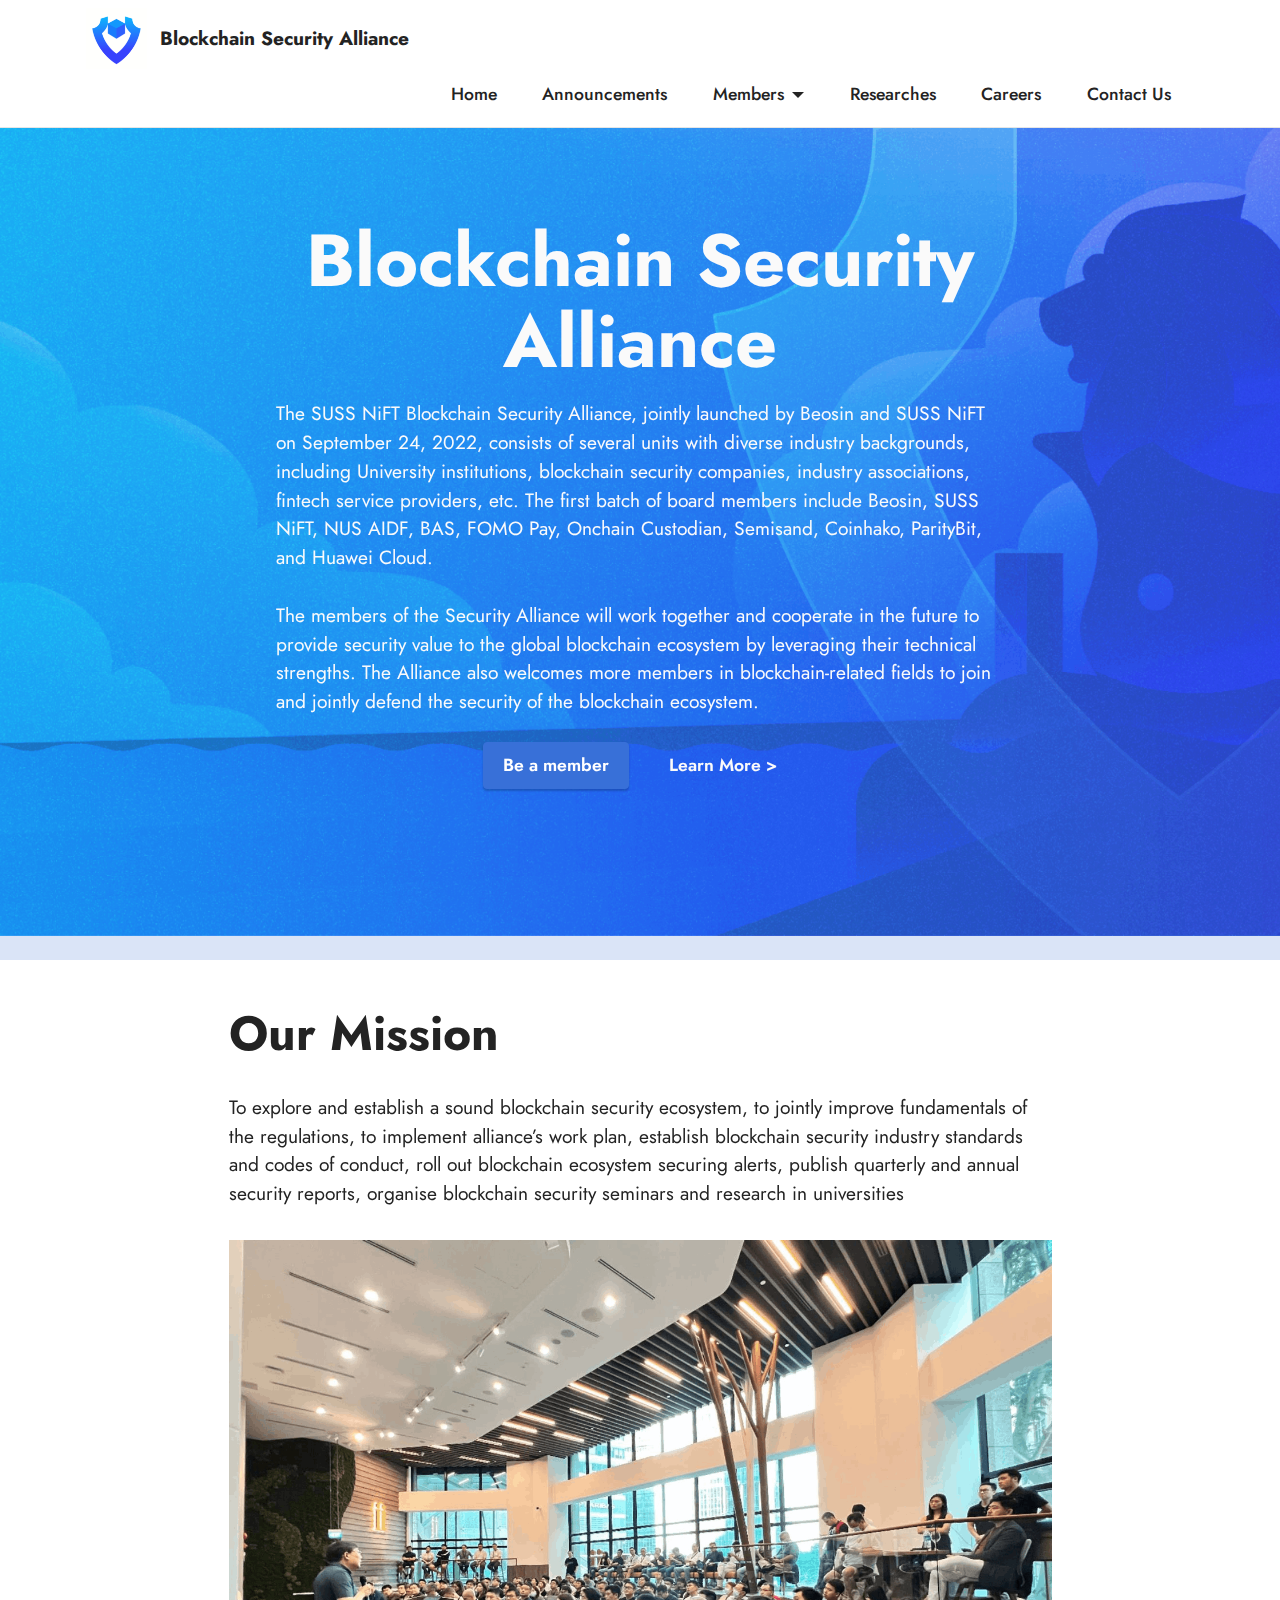
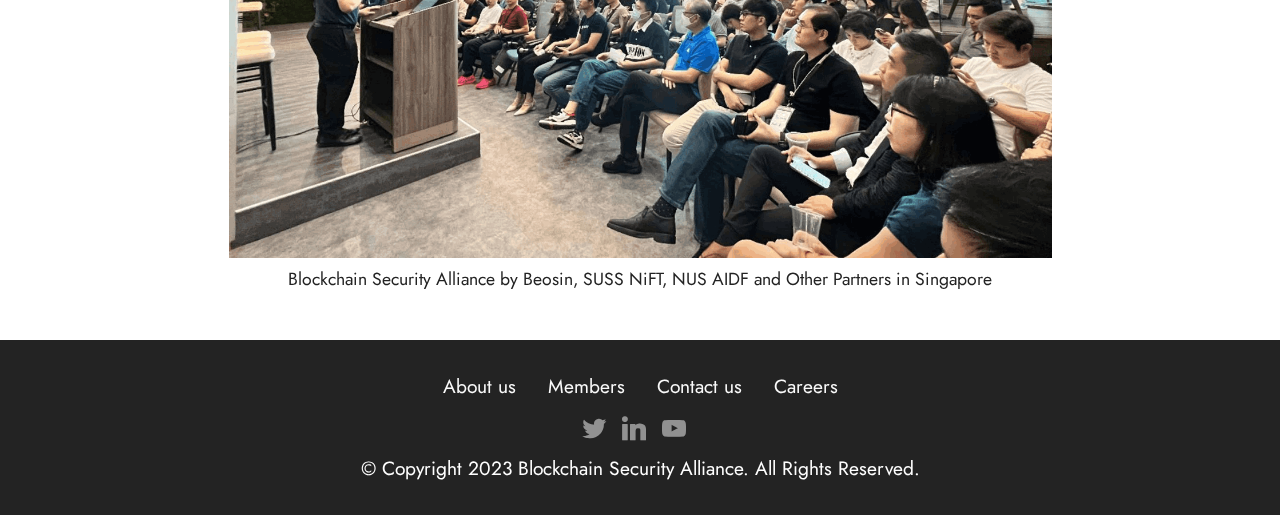
==== index.html @ 14bfdc86 "BSA" ====
<!DOCTYPE html>
<html>
  <head>
    <!-- Site made with Mobirise Website Builder v5.8.9, https://mobirise.com -->
    <meta charset="UTF-8" />
    <meta http-equiv="X-UA-Compatible" content="IE=edge" />
    <meta name="generator" content="Mobirise v5.8.9, mobirise.com" />
    <meta
      name="viewport"
      content="width=device-width, initial-scale=1, minimum-scale=1"
    />
    <link
      rel="shortcut icon"
      href="assets/images/untitled-design-241x241.png"
      type="image/x-icon"
    />
    <meta name="description" content="" />

    <title>Home</title>
    <link rel="stylesheet" href="assets/bootstrap/css/bootstrap.min.css" />
    <link rel="stylesheet" href="assets/bootstrap/css/bootstrap-grid.min.css" />
    <link
      rel="stylesheet"
      href="assets/bootstrap/css/bootstrap-reboot.min.css"
    />
    <link rel="stylesheet" href="assets/parallax/jarallax.css" />
    <link rel="stylesheet" href="assets/dropdown/css/style.css" />
    <link rel="stylesheet" href="assets/socicon/css/styles.css" />
    <link rel="stylesheet" href="assets/theme/css/style.css" />
    <link
      rel="preload"
      href="https://fonts.googleapis.com/css?family=Jost:100,200,300,400,500,600,700,800,900,100i,200i,300i,400i,500i,600i,700i,800i,900i&display=swap"
      as="style"
      onload="this.onload=null;this.rel='stylesheet'"
    />
    <noscript
      ><link
        rel="stylesheet"
        href="https://fonts.googleapis.com/css?family=Jost:100,200,300,400,500,600,700,800,900,100i,200i,300i,400i,500i,600i,700i,800i,900i&display=swap"
    /></noscript>
    <link
      rel="preload"
      as="style"
      href="assets/mobirise/css/mbr-additional.css"
    />
    <link
      rel="stylesheet"
      href="assets/mobirise/css/mbr-additional.css"
      type="text/css"
    />
  </head>
  <body>
    <section
      data-bs-version="5.1"
      class="menu cid-tE1Vtpq5dO"
      once="menu"
      id="menu1-25"
    >
      <nav class="navbar navbar-dropdown navbar-fixed-top navbar-expand-lg">
        <div class="container">
          <div class="navbar-brand">
            <span class="navbar-logo">
              <a href="index.html">
                <img
                  src="assets/images/untitled-design-241x241.png"
                  alt="Mobirise Website Builder"
                  style="height: 3.8rem"
                />
              </a>
            </span>
            <span class="navbar-caption-wrap"
              ><a
                class="navbar-caption text-black text-primary display-7"
                href="index.html"
                >Blockchain Security Alliance</a
              ></span
            >
          </div>
          <button
            class="navbar-toggler"
            type="button"
            data-toggle="collapse"
            data-bs-toggle="collapse"
            data-target="#navbarSupportedContent"
            data-bs-target="#navbarSupportedContent"
            aria-controls="navbarNavAltMarkup"
            aria-expanded="false"
            aria-label="Toggle navigation"
          >
            <div class="hamburger">
              <span></span>
              <span></span>
              <span></span>
              <span></span>
            </div>
          </button>
          <div class="collapse navbar-collapse" id="navbarSupportedContent">
            <ul
              class="navbar-nav nav-dropdown nav-right"
              data-app-modern-menu="true"
            >
              <li class="nav-item">
                <a
                  class="nav-link link text-black text-primary display-4"
                  href="index.html"
                  >Home</a
                >
              </li>
              <li class="nav-item">
                <a
                  class="nav-link link text-black text-primary display-4"
                  href="page5.html"
                  >Announcements</a
                >
              </li>
              <li class="nav-item dropdown">
                <a
                  class="nav-link link text-black text-primary dropdown-toggle show display-4"
                  href="page2.html"
                  data-toggle="dropdown-submenu"
                  data-bs-toggle="dropdown"
                  data-bs-auto-close="outside"
                  aria-expanded="false"
                  >Members</a
                >
                <div
                  class="dropdown-menu show"
                  aria-labelledby="dropdown-732"
                  data-bs-popper="none"
                >
                  <a
                    class="text-black text-primary dropdown-item display-4"
                    href="page2.html"
                    >Current</a
                  ><a
                    class="text-black text-primary show dropdown-item display-4"
                    href="page6.html"
                    >Be a member</a
                  >
                </div>
              </li>
              <li class="nav-item">
                <a
                  class="nav-link link text-black text-primary display-4"
                  href="page3.html"
                  >Researches</a
                >
              </li>
              <li class="nav-item">
                <a
                  class="nav-link link text-black text-primary display-4"
                  href="page4.html"
                  >Careers</a
                >
              </li>
              <li class="nav-item">
                <a
                  class="nav-link link text-black text-primary display-4"
                  href="page7.html"
                  target="_blank"
                  >Contact Us</a
                >
              </li>
            </ul>
          </div>
        </div>
      </nav>
    </section>

    <section
      data-bs-version="5.1"
      class="header1 cid-s48MCQYojq mbr-fullscreen mbr-parallax-background"
      id="header1-f"
    >
      <div
        class="mbr-overlay"
        style="opacity: 0.2; background-color: rgb(68, 121, 217)"
      ></div>

      <div class="align-center container">
        <div class="row justify-content-center">
          <div class="col-12 col-lg-8">
            <h1 class="mbr-section-title mbr-fonts-style mb-3 display-1">
              <strong>Blockchain Security Alliance</strong>
            </h1>

            <p class="mbr-text mbr-fonts-style display-7">
              The SUSS NiFT Blockchain Security Alliance, jointly launched by
              Beosin and SUSS NiFT on September 24, 2022, consists of several
              units with diverse industry backgrounds, including University
              institutions, blockchain security companies, industry
              associations, fintech service providers, etc. The first batch of
              board members include Beosin, SUSS NiFT, NUS AIDF, BAS, FOMO Pay,
              Onchain Custodian, Semisand, Coinhako, ParityBit, and Huawei
              Cloud.<br /><br />The members of the Security Alliance will work
              together and cooperate in the future to provide security value to
              the global blockchain ecosystem by leveraging their technical
              strengths. The Alliance also welcomes more members in
              blockchain-related fields to join and jointly defend the security
              of the blockchain ecosystem.<br />
            </p>
            <div class="mbr-section-btn mt-3">
              <a
                class="btn btn-primary display-4"
                href="https://forms.gle/74qaN1Ye8geXEo3w9"
                target="_blank"
                >Be a member</a
              >
              <a class="btn btn-white-outline display-4" href="page2.html"
                >Learn More &gt;</a
              >
            </div>
          </div>
        </div>
      </div>
    </section>

    <section
      data-bs-version="5.1"
      class="content1 cid-s48udlf8KU"
      id="content1-8"
    >
      <div class="container">
        <div class="row justify-content-center">
          <div class="title col-12 col-md-9">
            <h3
              class="mbr-section-title mbr-fonts-style align-center mb-4 display-2"
            >
              <strong>Our Mission</strong>
            </h3>
            <h4
              class="mbr-section-subtitle align-center mbr-fonts-style mb-4 display-7"
            >
              To explore and establish a sound blockchain security ecosystem, to
              jointly improve fundamentals of the regulations, to implement
              alliance’s work plan, establish blockchain security industry
              standards and codes of conduct, roll out blockchain ecosystem
              securing alerts, publish quarterly and annual security reports,
              organise blockchain security seminars and research in universities
            </h4>
          </div>
        </div>
      </div>
    </section>

    <section data-bs-version="5.1" class="image3 cid-s48upRUlSD" id="image3-9">
      <div class="container">
        <div class="row justify-content-center">
          <div class="col-12 col-lg-9">
            <div class="image-wrapper">
              <img
                src="assets/images/bsa10-1439x1080.png"
                alt="Mobirise Website Builder"
              />
              <p
                class="mbr-description mbr-fonts-style mt-2 align-center display-4"
              >
                Blockchain Security Alliance by Beosin, SUSS NiFT, NUS AIDF and
                Other Partners in Singapore
              </p>
            </div>
          </div>
        </div>
      </div>
    </section>

    <section
      data-bs-version="5.1"
      class="footer3 cid-tH3dw56JhU"
      once="footers"
      id="footer3-1p"
    >
      <div class="container">
        <div class="media-container-row align-center mbr-white">
          <div class="row row-links">
            <ul class="foot-menu">
              <li class="foot-menu-item mbr-fonts-style display-7">
                <a
                  class="text-white text-primary"
                  href="index.html#top"
                  target="_blank"
                  >About us</a
                >
              </li>
              <li class="foot-menu-item mbr-fonts-style display-7">
                <a
                  class="text-white text-primary"
                  href="page2.html"
                  target="_blank"
                  >Members</a
                >
              </li>
              <li class="foot-menu-item mbr-fonts-style display-7">
                <a
                  class="text-white text-primary"
                  href="page7.html"
                  target="_blank"
                  >Contact us</a
                >
              </li>
              <li class="foot-menu-item mbr-fonts-style display-7">
                <a
                  class="text-white text-primary"
                  href="page4.html"
                  target="_blank"
                  >Careers</a
                >
              </li>
            </ul>
          </div>
          <div class="row social-row">
            <div class="social-list align-right pb-2">
              <div class="soc-item">
                <a href="https://twitter.com/sussblockchain" target="_blank">
                  <span
                    class="mbr-iconfont mbr-iconfont-social socicon-twitter socicon"
                  ></span>
                </a>
              </div>
              <div class="soc-item">
                <a
                  href="https://www.linkedin.com/company/suss-nift/"
                  target="_blank"
                >
                  <span
                    class="mbr-iconfont mbr-iconfont-social socicon-linkedin socicon"
                  ></span>
                </a>
              </div>
              <div class="soc-item">
                <a href="https://www.youtube.com/@SUSSNiFT" target="_blank">
                  <span
                    class="mbr-iconfont mbr-iconfont-social socicon-youtube socicon"
                  ></span>
                </a>
              </div>
            </div>
          </div>
          <div class="row row-copirayt">
            <p
              class="mbr-text mb-0 mbr-fonts-style mbr-white align-center display-7"
            >
              © Copyright 2023 Blockchain Security Alliance. All Rights
              Reserved.
            </p>
          </div>
        </div>
      </div>
    </section>
    <script src="assets/bootstrap/js/bootstrap.bundle.min.js"></script>
    <script src="assets/parallax/jarallax.js"></script>
    <script src="assets/smoothscroll/smooth-scroll.js"></script>
    <script src="assets/ytplayer/index.js"></script>
    <script src="assets/dropdown/js/navbar-dropdown.js"></script>
    <script src="assets/theme/js/script.js"></script>
  </body>
</html>
---- assets/parallax/jarallax.css ----
.jarallax {
    position: relative;
    z-index: 0;
}
.jarallax > .jarallax-img {
    position: absolute;
    object-fit: cover;
    /* support for plugin https://github.com/bfred-it/object-fit-images */
    font-family: 'object-fit: cover;';
    top: 0;
    left: 0;
    width: 100%;
    height: 100%;
    z-index: -1;
}
---- assets/dropdown/css/style.css ----
.navbar-dropdown {
  left: 0;
  padding: 0;
  position: absolute;
  right: 0;
  top: 0;
  transition: all 0.45s ease;
  z-index: 1030;
  background: #282828; }
  .navbar-dropdown .navbar-logo {
    margin-right: 0.8rem;
    transition: margin 0.3s ease-in-out;
    vertical-align: middle; }
    .navbar-dropdown .navbar-logo img {
      height: 3.125rem;
      transition: all 0.3s ease-in-out; }
    .navbar-dropdown .navbar-logo.mbr-iconfont {
      font-size: 3.125rem;
      line-height: 3.125rem; }
  .navbar-dropdown .navbar-caption {
    font-weight: 700;
    white-space: normal;
    vertical-align: -4px;
    line-height: 3.125rem !important; }
    .navbar-dropdown .navbar-caption, .navbar-dropdown .navbar-caption:hover {
      color: inherit;
      text-decoration: none; }
  .navbar-dropdown .mbr-iconfont + .navbar-caption {
    vertical-align: -1px; }
  .navbar-dropdown.navbar-fixed-top {
    position: fixed; }
  .navbar-dropdown .navbar-brand span {
    vertical-align: -4px; }
  .navbar-dropdown.bg-color.transparent {
    background: none; }
  .navbar-dropdown.navbar-short .navbar-brand {
    padding: 0.625rem 0; }
    .navbar-dropdown.navbar-short .navbar-brand span {
      vertical-align: -1px; }
  .navbar-dropdown.navbar-short .navbar-caption {
    line-height: 2.375rem !important;
    vertical-align: -2px; }
  .navbar-dropdown.navbar-short .navbar-logo {
    margin-right: 0.5rem; }
    .navbar-dropdown.navbar-short .navbar-logo img {
      height: 2.375rem; }
    .navbar-dropdown.navbar-short .navbar-logo.mbr-iconfont {
      font-size: 2.375rem;
      line-height: 2.375rem; }
  .navbar-dropdown.navbar-short .mbr-table-cell {
    height: 3.625rem; }
  .navbar-dropdown .navbar-close {
    left: 0.6875rem;
    position: fixed;
    top: 0.75rem;
    z-index: 1000; }
  .navbar-dropdown .hamburger-icon {
    content: "";
    display: inline-block;
    vertical-align: middle;
    width: 16px;
    -webkit-box-shadow: 0 -6px 0 1px #282828,0 0 0 1px #282828,0 6px 0 1px #282828;
    -moz-box-shadow: 0 -6px 0 1px #282828,0 0 0 1px #282828,0 6px 0 1px #282828;
    box-shadow: 0 -6px 0 1px #282828,0 0 0 1px #282828,0 6px 0 1px #282828; }

.dropdown-menu .dropdown-toggle[data-toggle="dropdown-submenu"]::after {
  border-bottom: 0.35em solid transparent;
  border-left: 0.35em solid;
  border-right: 0;
  border-top: 0.35em solid transparent;
  margin-left: 0.3rem; }

.dropdown-menu .dropdown-item:focus {
  outline: 0; }

.nav-dropdown {
  font-size: 0.75rem;
  font-weight: 500;
  height: auto !important; }
  .nav-dropdown .nav-btn {
    padding-left: 1rem; }
  .nav-dropdown .link {
    margin: .667em 1.667em;
    font-weight: 500;
    padding: 0;
    transition: color .2s ease-in-out; }
    .nav-dropdown .link.dropdown-toggle {
      margin-right: 2.583em; }
      .nav-dropdown .link.dropdown-toggle::after {
        margin-left: .25rem;
        border-top: 0.35em solid;
        border-right: 0.35em solid transparent;
        border-left: 0.35em solid transparent;
        border-bottom: 0; }
      .nav-dropdown .link.dropdown-toggle[aria-expanded="true"] {
        margin: 0;
        padding: 0.667em 3.263em  0.667em 1.667em; }
  .nav-dropdown .link::after,
  .nav-dropdown .dropdown-item::after {
    color: inherit; }
  .nav-dropdown .btn {
    font-size: 0.75rem;
    font-weight: 700;
    letter-spacing: 0;
    margin-bottom: 0;
    padding-left: 1.25rem;
    padding-right: 1.25rem; }
  .nav-dropdown .dropdown-menu {
    border-radius: 0;
    border: 0;
    left: 0;
    margin: 0;
    padding-bottom: 1.25rem;
    padding-top: 1.25rem;
    position: relative; }
  .nav-dropdown .dropdown-submenu {
    margin-left: 0.125rem;
    top: 0; }
  .nav-dropdown .dropdown-item {
    font-weight: 500;
    line-height: 2;
    padding: 0.3846em 4.615em 0.3846em 1.5385em;
    position: relative;
    transition: color .2s ease-in-out, background-color .2s ease-in-out; }
    .nav-dropdown .dropdown-item::after {
      margin-top: -0.3077em;
      position: absolute;
      right: 1.1538em;
      top: 50%; }
    .nav-dropdown .dropdown-item:focus, .nav-dropdown .dropdown-item:hover {
      background: none; }

@media (max-width: 767px) {
  .nav-dropdown.navbar-toggleable-sm {
    bottom: 0;
    display: none;
    left: 0;
    overflow-x: hidden;
    position: fixed;
    top: 0;
    transform: translateX(-100%);
    -ms-transform: translateX(-100%);
    -webkit-transform: translateX(-100%);
    width: 18.75rem;
    z-index: 999; } }
.nav-dropdown.navbar-toggleable-xl {
  bottom: 0;
  display: none;
  left: 0;
  overflow-x: hidden;
  position: fixed;
  top: 0;
  transform: translateX(-100%);
  -ms-transform: translateX(-100%);
  -webkit-transform: translateX(-100%);
  width: 18.75rem;
  z-index: 999; }

.nav-dropdown-sm {
  display: block !important;
  overflow-x: hidden;
  overflow: auto;
  padding-top: 3.875rem; }
  .nav-dropdown-sm::after {
    content: "";
    display: block;
    height: 3rem;
    width: 100%; }
  .nav-dropdown-sm.collapse.in ~ .navbar-close {
    display: block !important; }
  .nav-dropdown-sm.collapsing, .nav-dropdown-sm.collapse.in {
    transform: translateX(0);
    -ms-transform: translateX(0);
    -webkit-transform: translateX(0);
    transition: all 0.25s ease-out;
    -webkit-transition: all 0.25s ease-out;
    background: #282828; }
  .nav-dropdown-sm.collapsing[aria-expanded="false"] {
    transform: translateX(-100%);
    -ms-transform: translateX(-100%);
    -webkit-transform: translateX(-100%); }
  .nav-dropdown-sm .nav-item {
    display: block;
    margin-left: 0 !important;
    padding-left: 0; }
  .nav-dropdown-sm .link,
  .nav-dropdown-sm .dropdown-item {
    border-top: 1px dotted rgba(255, 255, 255, 0.1);
    font-size: 0.8125rem;
    line-height: 1.6;
    margin: 0 !important;
    padding: 0.875rem 2.4rem 0.875rem 1.5625rem !important;
    position: relative;
    white-space: normal; }
    .nav-dropdown-sm .link:focus, .nav-dropdown-sm .link:hover,
    .nav-dropdown-sm .dropdown-item:focus,
    .nav-dropdown-sm .dropdown-item:hover {
      background: rgba(0, 0, 0, 0.2) !important;
      color: #c0a375; }
  .nav-dropdown-sm .nav-btn {
    position: relative;
    padding: 1.5625rem 1.5625rem 0 1.5625rem; }
    .nav-dropdown-sm .nav-btn::before {
      border-top: 1px dotted rgba(255, 255, 255, 0.1);
      content: "";
      left: 0;
      position: absolute;
      top: 0;
      width: 100%; }
    .nav-dropdown-sm .nav-btn + .nav-btn {
      padding-top: 0.625rem; }
      .nav-dropdown-sm .nav-btn + .nav-btn::before {
        display: none; }
  .nav-dropdown-sm .btn {
    padding: 0.625rem 0; }
  .nav-dropdown-sm .dropdown-toggle[data-toggle="dropdown-submenu"]::after {
    margin-left: .25rem;
    border-top: 0.35em solid;
    border-right: 0.35em solid transparent;
    border-left: 0.35em solid transparent;
    border-bottom: 0; }
  .nav-dropdown-sm .dropdown-toggle[data-toggle="dropdown-submenu"][aria-expanded="true"]::after {
    border-top: 0;
    border-right: 0.35em solid transparent;
    border-left: 0.35em solid transparent;
    border-bottom: 0.35em solid; }
  .nav-dropdown-sm .dropdown-menu {
    margin: 0;
    padding: 0;
    position: relative;
    top: 0;
    left: 0;
    width: 100%;
    border: 0;
    float: none;
    border-radius: 0;
    background: none; }
  .nav-dropdown-sm .dropdown-submenu {
    left: 100%;
    margin-left: 0.125rem;
    margin-top: -1.25rem;
    top: 0; }

.navbar-toggleable-sm .nav-dropdown .dropdown-menu {
  position: absolute; }

.navbar-toggleable-sm .nav-dropdown .dropdown-submenu {
  left: 100%;
  margin-left: 0.125rem;
  margin-top: -1.25rem;
  top: 0; }

.navbar-toggleable-sm.opened .nav-dropdown .dropdown-menu {
  position: relative; }

.navbar-toggleable-sm.opened .nav-dropdown .dropdown-submenu {
  left: 0;
  margin-left: 00rem;
  margin-top: 0rem;
  top: 0; }

.is-builder .nav-dropdown.collapsing {
  transition: none !important; }
---- assets/socicon/css/styles.css ----
@charset "UTF-8";

@font-face {
  font-family: 'Socicon';
  src:  url('../fonts/socicon.eot');
  src:  url('../fonts/socicon.eot?#iefix') format('embedded-opentype'),
    url('../fonts/socicon.woff2') format('woff2'),
    url('../fonts/socicon.ttf') format('truetype'),
    url('../fonts/socicon.woff') format('woff'),
    url('../fonts/socicon.svg#socicon') format('svg');
  font-weight: normal;
  font-style: normal;
  font-display: swap;
}

[data-icon]:before {
  font-family: "socicon" !important;
  content: attr(data-icon);
  font-style: normal !important;
  font-weight: normal !important;
  font-variant: normal !important;
  text-transform: none !important;
  speak: none;
  line-height: 1;
  -webkit-font-smoothing: antialiased;
  -moz-osx-font-smoothing: grayscale;
}

[class^="socicon-"], [class*=" socicon-"] {
  /* use !important to prevent issues with browser extensions that change fonts */
  font-family: 'Socicon' !important;
  speak: none;
  font-style: normal;
  font-weight: normal;
  font-variant: normal;
  text-transform: none;
  line-height: 1;

  /* Better Font Rendering =========== */
  -webkit-font-smoothing: antialiased;
  -moz-osx-font-smoothing: grayscale;
}

.socicon-eitaa:before {
  content: "\e97c";
}
.socicon-soroush:before {
  content: "\e97d";
}
.socicon-bale:before {
  content: "\e97e";
}
.socicon-zazzle:before {
  content: "\e97b";
}
.socicon-society6:before {
  content: "\e97a";
}
.socicon-redbubble:before {
  content: "\e979";
}
.socicon-avvo:before {
  content: "\e978";
}
.socicon-stitcher:before {
  content: "\e977";
}
.socicon-googlehangouts:before {
  content: "\e974";
}
.socicon-dlive:before {
  content: "\e975";
}
.socicon-vsco:before {
  content: "\e976";
}
.socicon-flipboard:before {
  content: "\e973";
}
.socicon-ubuntu:before {
  content: "\e958";
}
.socicon-artstation:before {
  content: "\e959";
}
.socicon-invision:before {
  content: "\e95a";
}
.socicon-torial:before {
  content: "\e95b";
}
.socicon-collectorz:before {
  content: "\e95c";
}
.socicon-seenthis:before {
  content: "\e95d";
}
.socicon-googleplaymusic:before {
  content: "\e95e";
}
.socicon-debian:before {
  content: "\e95f";
}
.socicon-filmfreeway:before {
  content: "\e960";
}
.socicon-gnome:before {
  content: "\e961";
}
.socicon-itchio:before {
  content: "\e962";
}
.socicon-jamendo:before {
  content: "\e963";
}
.socicon-mix:before {
  content: "\e964";
}
.socicon-sharepoint:before {
  content: "\e965";
}
.socicon-tinder:before {
  content: "\e966";
}
.socicon-windguru:before {
  content: "\e967";
}
.socicon-cdbaby:before {
  content: "\e968";
}
.socicon-elementaryos:before {
  content: "\e969";
}
.socicon-stage32:before {
  content: "\e96a";
}
.socicon-tiktok:before {
  content: "\e96b";
}
.socicon-gitter:before {
  content: "\e96c";
}
.socicon-letterboxd:before {
  content: "\e96d";
}
.socicon-threema:before {
  content: "\e96e";
}
.socicon-splice:before {
  content: "\e96f";
}
.socicon-metapop:before {
  content: "\e970";
}
.socicon-naver:before {
  content: "\e971";
}
.socicon-remote:before {
  content: "\e972";
}
.socicon-internet:before {
  content: "\e957";
}
.socicon-moddb:before {
  content: "\e94b";
}
.socicon-indiedb:before {
  content: "\e94c";
}
.socicon-traxsource:before {
  content: "\e94d";
}
.socicon-gamefor:before {
  content: "\e94e";
}
.socicon-pixiv:before {
  content: "\e94f";
}
.socicon-myanimelist:before {
  content: "\e950";
}
.socicon-blackberry:before {
  content: "\e951";
}
.socicon-wickr:before {
  content: "\e952";
}
.socicon-spip:before {
  content: "\e953";
}
.socicon-napster:before {
  content: "\e954";
}
.socicon-beatport:before {
  content: "\e955";
}
.socicon-hackerone:before {
  content: "\e956";
}
.socicon-hackernews:before {
  content: "\e946";
}
.socicon-smashwords:before {
  content: "\e947";
}
.socicon-kobo:before {
  content: "\e948";
}
.socicon-bookbub:before {
  content: "\e949";
}
.socicon-mailru:before {
  content: "\e94a";
}
.socicon-gitlab:before {
  content: "\e945";
}
.socicon-instructables:before {
  content: "\e944";
}
.socicon-portfolio:before {
  content: "\e943";
}
.socicon-codered:before {
  content: "\e940";
}
.socicon-origin:before {
  content: "\e941";
}
.socicon-nextdoor:before {
  content: "\e942";
}
.socicon-udemy:before {
  content: "\e93f";
}
.socicon-livemaster:before {
  content: "\e93e";
}
.socicon-crunchbase:before {
  content: "\e93b";
}
.socicon-homefy:before {
  content: "\e93c";
}
.socicon-calendly:before {
  content: "\e93d";
}
.socicon-realtor:before {
  content: "\e90f";
}
.socicon-tidal:before {
  content: "\e910";
}
.socicon-qobuz:before {
  content: "\e911";
}
.socicon-natgeo:before {
  content: "\e912";
}
.socicon-mastodon:before {
  content: "\e913";
}
.socicon-unsplash:before {
  content: "\e914";
}
.socicon-homeadvisor:before {
  content: "\e915";
}
.socicon-angieslist:before {
  content: "\e916";
}
.socicon-codepen:before {
  content: "\e917";
}
.socicon-slack:before {
  content: "\e918";
}
.socicon-openaigym:before {
  content: "\e919";
}
.socicon-logmein:before {
  content: "\e91a";
}
.socicon-fiverr:before {
  content: "\e91b";
}
.socicon-gotomeeting:before {
  content: "\e91c";
}
.socicon-aliexpress:before {
  content: "\e91d";
}
.socicon-guru:before {
  content: "\e91e";
}
.socicon-appstore:before {
  content: "\e91f";
}
.socicon-homes:before {
  content: "\e920";
}
.socicon-zoom:before {
  content: "\e921";
}
.socicon-alibaba:before {
  content: "\e922";
}
.socicon-craigslist:before {
  content: "\e923";
}
.socicon-wix:before {
  content: "\e924";
}
.socicon-redfin:before {
  content: "\e925";
}
.socicon-googlecalendar:before {
  content: "\e926";
}
.socicon-shopify:before {
  content: "\e927";
}
.socicon-freelancer:before {
  content: "\e928";
}
.socicon-seedrs:before {
  content: "\e929";
}
.socicon-bing:before {
  content: "\e92a";
}
.socicon-doodle:before {
  content: "\e92b";
}
.socicon-bonanza:before {
  content: "\e92c";
}
.socicon-squarespace:before {
  content: "\e92d";
}
.socicon-toptal:before {
  content: "\e92e";
}
.socicon-gust:before {
  content: "\e92f";
}
.socicon-ask:before {
  content: "\e930";
}
.socicon-trulia:before {
  content: "\e931";
}
.socicon-loomly:before {
  content: "\e932";
}
.socicon-ghost:before {
  content: "\e933";
}
.socicon-upwork:before {
  content: "\e934";
}
.socicon-fundable:before {
  content: "\e935";
}
.socicon-booking:before {
  content: "\e936";
}
.socicon-googlemaps:before {
  content: "\e937";
}
.socicon-zillow:before {
  content: "\e938";
}
.socicon-niconico:before {
  content: "\e939";
}
.socicon-toneden:before {
  content: "\e93a";
}
.socicon-augment:before {
  content: "\e908";
}
.socicon-bitbucket:before {
  content: "\e909";
}
.socicon-fyuse:before {
  content: "\e90a";
}
.socicon-yt-gaming:before {
  content: "\e90b";
}
.socicon-sketchfab:before {
  content: "\e90c";
}
.socicon-mobcrush:before {
  content: "\e90d";
}
.socicon-microsoft:before {
  content: "\e90e";
}
.socicon-pandora:before {
  content: "\e907";
}
.socicon-messenger:before {
  content: "\e906";
}
.socicon-gamewisp:before {
  content: "\e905";
}
.socicon-bloglovin:before {
  content: "\e904";
}
.socicon-tunein:before {
  content: "\e903";
}
.socicon-gamejolt:before {
  content: "\e901";
}
.socicon-trello:before {
  content: "\e902";
}
.socicon-spreadshirt:before {
  content: "\e900";
}
.socicon-500px:before {
  content: "\e000";
}
.socicon-8tracks:before {
  content: "\e001";
}
.socicon-airbnb:before {
  content: "\e002";
}
.socicon-alliance:before {
  content: "\e003";
}
.socicon-amazon:before {
  content: "\e004";
}
.socicon-amplement:before {
  content: "\e005";
}
.socicon-android:before {
  content: "\e006";
}
.socicon-angellist:before {
  content: "\e007";
}
.socicon-apple:before {
  content: "\e008";
}
.socicon-appnet:before {
  content: "\e009";
}
.socicon-baidu:before {
  content: "\e00a";
}
.socicon-bandcamp:before {
  content: "\e00b";
}
.socicon-battlenet:before {
  content: "\e00c";
}
.socicon-mixer:before {
  content: "\e00d";
}
.socicon-bebee:before {
  content: "\e00e";
}
.socicon-bebo:before {
  content: "\e00f";
}
.socicon-behance:before {
  content: "\e010";
}
.socicon-blizzard:before {
  content: "\e011";
}
.socicon-blogger:before {
  content: "\e012";
}
.socicon-buffer:before {
  content: "\e013";
}
.socicon-chrome:before {
  content: "\e014";
}
.socicon-coderwall:before {
  content: "\e015";
}
.socicon-curse:before {
  content: "\e016";
}
.socicon-dailymotion:before {
  content: "\e017";
}
.socicon-deezer:before {
  content: "\e018";
}
.socicon-delicious:before {
  content: "\e019";
}
.socicon-deviantart:before {
  content: "\e01a";
}
.socicon-diablo:before {
  content: "\e01b";
}
.socicon-digg:before {
  content: "\e01c";
}
.socicon-discord:before {
  content: "\e01d";
}
.socicon-disqus:before {
  content: "\e01e";
}
.socicon-douban:before {
  content: "\e01f";
}
.socicon-draugiem:before {
  content: "\e020";
}
.socicon-dribbble:before {
  content: "\e021";
}
.socicon-drupal:before {
  content: "\e022";
}
.socicon-ebay:before {
  content: "\e023";
}
.socicon-ello:before {
  content: "\e024";
}
.socicon-endomodo:before {
  content: "\e025";
}
.socicon-envato:before {
  content: "\e026";
}
.socicon-etsy:before {
  content: "\e027";
}
.socicon-facebook:before {
  content: "\e028";
}
.socicon-feedburner:before {
  content: "\e029";
}
.socicon-filmweb:before {
  content: "\e02a";
}
.socicon-firefox:before {
  content: "\e02b";
}
.socicon-flattr:before {
  content: "\e02c";
}
.socicon-flickr:before {
  content: "\e02d";
}
.socicon-formulr:before {
  content: "\e02e";
}
.socicon-forrst:before {
  content: "\e02f";
}
.socicon-foursquare:before {
  content: "\e030";
}
.socicon-friendfeed:before {
  content: "\e031";
}
.socicon-github:before {
  content: "\e032";
}
.socicon-goodreads:before {
  content: "\e033";
}
.socicon-google:before {
  content: "\e034";
}
.socicon-googlescholar:before {
  content: "\e035";
}
.socicon-googlegroups:before {
  content: "\e036";
}
.socicon-googlephotos:before {
  content: "\e037";
}
.socicon-googleplus:before {
  content: "\e038";
}
.socicon-grooveshark:before {
  content: "\e039";
}
.socicon-hackerrank:before {
  content: "\e03a";
}
.socicon-hearthstone:before {
  content: "\e03b";
}
.socicon-hellocoton:before {
  content: "\e03c";
}
.socicon-heroes:before {
  content: "\e03d";
}
.socicon-smashcast:before {
  content: "\e03e";
}
.socicon-horde:before {
  content: "\e03f";
}
.socicon-houzz:before {
  content: "\e040";
}
.socicon-icq:before {
  content: "\e041";
}
.socicon-identica:before {
  content: "\e042";
}
.socicon-imdb:before {
  content: "\e043";
}
.socicon-instagram:before {
  content: "\e044";
}
.socicon-issuu:before {
  content: "\e045";
}
.socicon-istock:before {
  content: "\e046";
}
.socicon-itunes:before {
  content: "\e047";
}
.socicon-keybase:before {
  content: "\e048";
}
.socicon-lanyrd:before {
  content: "\e049";
}
.socicon-lastfm:before {
  content: "\e04a";
}
.socicon-line:before {
  content: "\e04b";
}
.socicon-linkedin:before {
  content: "\e04c";
}
.socicon-livejournal:before {
  content: "\e04d";
}
.socicon-lyft:before {
  content: "\e04e";
}
.socicon-macos:before {
  content: "\e04f";
}
.socicon-mail:before {
  content: "\e050";
}
.socicon-medium:before {
  content: "\e051";
}
.socicon-meetup:before {
  content: "\e052";
}
.socicon-mixcloud:before {
  content: "\e053";
}
.socicon-modelmayhem:before {
  content: "\e054";
}
.socicon-mumble:before {
  content: "\e055";
}
.socicon-myspace:before {
  content: "\e056";
}
.socicon-newsvine:before {
  content: "\e057";
}
.socicon-nintendo:before {
  content: "\e058";
}
.socicon-npm:before {
  content: "\e059";
}
.socicon-odnoklassniki:before {
  content: "\e05a";
}
.socicon-openid:before {
  content: "\e05b";
}
.socicon-opera:before {
  content: "\e05c";
}
.socicon-outlook:before {
  content: "\e05d";
}
.socicon-overwatch:before {
  content: "\e05e";
}
.socicon-patreon:before {
  content: "\e05f";
}
.socicon-paypal:before {
  content: "\e060";
}
.socicon-periscope:before {
  content: "\e061";
}
.socicon-persona:before {
  content: "\e062";
}
.socicon-pinterest:before {
  content: "\e063";
}
.socicon-play:before {
  content: "\e064";
}
.socicon-player:before {
  content: "\e065";
}
.socicon-playstation:before {
  content: "\e066";
}
.socicon-pocket:before {
  content: "\e067";
}
.socicon-qq:before {
  content: "\e068";
}
.socicon-quora:before {
  content: "\e069";
}
.socicon-raidcall:before {
  content: "\e06a";
}
.socicon-ravelry:before {
  content: "\e06b";
}
.socicon-reddit:before {
  content: "\e06c";
}
.socicon-renren:before {
  content: "\e06d";
}
.socicon-researchgate:before {
  content: "\e06e";
}
.socicon-residentadvisor:before {
  content: "\e06f";
}
.socicon-reverbnation:before {
  content: "\e070";
}
.socicon-rss:before {
  content: "\e071";
}
.socicon-sharethis:before {
  content: "\e072";
}
.socicon-skype:before {
  content: "\e073";
}
.socicon-slideshare:before {
  content: "\e074";
}
.socicon-smugmug:before {
  content: "\e075";
}
.socicon-snapchat:before {
  content: "\e076";
}
.socicon-songkick:before {
  content: "\e077";
}
.socicon-soundcloud:before {
  content: "\e078";
}
.socicon-spotify:before {
  content: "\e079";
}
.socicon-stackexchange:before {
  content: "\e07a";
}
.socicon-stackoverflow:before {
  content: "\e07b";
}
.socicon-starcraft:before {
  content: "\e07c";
}
.socicon-stayfriends:before {
  content: "\e07d";
}
.socicon-steam:before {
  content: "\e07e";
}
.socicon-storehouse:before {
  content: "\e07f";
}
.socicon-strava:before {
  content: "\e080";
}
.socicon-streamjar:before {
  content: "\e081";
}
.socicon-stumbleupon:before {
  content: "\e082";
}
.socicon-swarm:before {
  content: "\e083";
}
.socicon-teamspeak:before {
  content: "\e084";
}
.socicon-teamviewer:before {
  content: "\e085";
}
.socicon-technorati:before {
  content: "\e086";
}
.socicon-telegram:before {
  content: "\e087";
}
.socicon-tripadvisor:before {
  content: "\e088";
}
.socicon-tripit:before {
  content: "\e089";
}
.socicon-triplej:before {
  content: "\e08a";
}
.socicon-tumblr:before {
  content: "\e08b";
}
.socicon-twitch:before {
  content: "\e08c";
}
.socicon-twitter:before {
  content: "\e08d";
}
.socicon-uber:before {
  content: "\e08e";
}
.socicon-ventrilo:before {
  content: "\e08f";
}
.socicon-viadeo:before {
  content: "\e090";
}
.socicon-viber:before {
  content: "\e091";
}
.socicon-viewbug:before {
  content: "\e092";
}
.socicon-vimeo:before {
  content: "\e093";
}
.socicon-vine:before {
  content: "\e094";
}
.socicon-vkontakte:before {
  content: "\e095";
}
.socicon-warcraft:before {
  content: "\e096";
}
.socicon-wechat:before {
  content: "\e097";
}
.socicon-weibo:before {
  content: "\e098";
}
.socicon-whatsapp:before {
  content: "\e099";
}
.socicon-wikipedia:before {
  content: "\e09a";
}
.socicon-windows:before {
  content: "\e09b";
}
.socicon-wordpress:before {
  content: "\e09c";
}
.socicon-wykop:before {
  content: "\e09d";
}
.socicon-xbox:before {
  content: "\e09e";
}
.socicon-xing:before {
  content: "\e09f";
}
.socicon-yahoo:before {
  content: "\e0a0";
}
.socicon-yammer:before {
  content: "\e0a1";
}
.socicon-yandex:before {
  content: "\e0a2";
}
.socicon-yelp:before {
  content: "\e0a3";
}
.socicon-younow:before {
  content: "\e0a4";
}
.socicon-youtube:before {
  content: "\e0a5";
}
.socicon-zapier:before {
  content: "\e0a6";
}
.socicon-zerply:before {
  content: "\e0a7";
}
.socicon-zomato:before {
  content: "\e0a8";
}
.socicon-zynga:before {
  content: "\e0a9";
}
---- assets/theme/css/style.css ----
@charset "UTF-8";
section {
  background-color: #ffffff;
}

body {
  font-style: normal;
  line-height: 1.5;
  font-weight: 400;
  color: #232323;
  position: relative;
}

button {
  background-color: transparent;
  border-color: transparent;
}

section,
.container,
.container-fluid {
  position: relative;
  word-wrap: break-word;
}

a.mbr-iconfont:hover {
  text-decoration: none;
}

.article .lead p,
.article .lead ul,
.article .lead ol,
.article .lead pre,
.article .lead blockquote {
  margin-bottom: 0;
}

a {
  font-style: normal;
  font-weight: 400;
  cursor: pointer;
}
a, a:hover {
  text-decoration: none;
}

.mbr-section-title {
  font-style: normal;
  line-height: 1.3;
}

.mbr-section-subtitle {
  line-height: 1.3;
}

.mbr-text {
  font-style: normal;
  line-height: 1.7;
}

h1,
h2,
h3,
h4,
h5,
h6,
.display-1,
.display-2,
.display-4,
.display-5,
.display-7,
span,
p,
a {
  line-height: 1;
  word-break: break-word;
  word-wrap: break-word;
  font-weight: 400;
}

b,
strong {
  font-weight: bold;
}

input:-webkit-autofill, input:-webkit-autofill:hover, input:-webkit-autofill:focus, input:-webkit-autofill:active {
  transition-delay: 9999s;
  -webkit-transition-property: background-color, color;
  transition-property: background-color, color;
}

textarea[type=hidden] {
  display: none;
}

section {
  background-position: 50% 50%;
  background-repeat: no-repeat;
  background-size: cover;
}
section .mbr-background-video,
section .mbr-background-video-preview {
  position: absolute;
  bottom: 0;
  left: 0;
  right: 0;
  top: 0;
}

.hidden {
  visibility: hidden;
}

.mbr-z-index20 {
  z-index: 20;
}

/*! Base colors */
.mbr-white {
  color: #ffffff;
}

.mbr-black {
  color: #111111;
}

.mbr-bg-white {
  background-color: #ffffff;
}

.mbr-bg-black {
  background-color: #000000;
}

/*! Text-aligns */
.align-left {
  text-align: left;
}

.align-center {
  text-align: center;
}

.align-right {
  text-align: right;
}

/*! Font-weight  */
.mbr-light {
  font-weight: 300;
}

.mbr-regular {
  font-weight: 400;
}

.mbr-semibold {
  font-weight: 500;
}

.mbr-bold {
  font-weight: 700;
}

/*! Media  */
.media-content {
  flex-basis: 100%;
}

.media-container-row {
  display: flex;
  flex-direction: row;
  flex-wrap: wrap;
  justify-content: center;
  align-content: center;
  align-items: start;
}
.media-container-row .media-size-item {
  width: 400px;
}

.media-container-column {
  display: flex;
  flex-direction: column;
  flex-wrap: wrap;
  justify-content: center;
  align-content: center;
  align-items: stretch;
}
.media-container-column > * {
  width: 100%;
}

@media (min-width: 992px) {
  .media-container-row {
    flex-wrap: nowrap;
  }
}
figure {
  margin-bottom: 0;
  overflow: hidden;
}

figure[mbr-media-size] {
  transition: width 0.1s;
}

img,
iframe {
  display: block;
  width: 100%;
}

.card {
  background-color: transparent;
  border: none;
}

.card-box {
  width: 100%;
}

.card-img {
  text-align: center;
  flex-shrink: 0;
  -webkit-flex-shrink: 0;
}

.media {
  max-width: 100%;
  margin: 0 auto;
}

.mbr-figure {
  align-self: center;
}

.media-container > div {
  max-width: 100%;
}

.mbr-figure img,
.card-img img {
  width: 100%;
}

@media (max-width: 991px) {
  .media-size-item {
    width: auto !important;
  }

  .media {
    width: auto;
  }

  .mbr-figure {
    width: 100% !important;
  }
}
/*! Buttons */
.mbr-section-btn {
  margin-left: -0.6rem;
  margin-right: -0.6rem;
  font-size: 0;
}

.btn {
  font-weight: 600;
  border-width: 1px;
  font-style: normal;
  margin: 0.6rem 0.6rem;
  white-space: normal;
  transition: all 0.2s ease-in-out;
  display: inline-flex;
  align-items: center;
  justify-content: center;
  word-break: break-word;
}

.btn-sm {
  font-weight: 600;
  letter-spacing: 0px;
  transition: all 0.3s ease-in-out;
}

.btn-md {
  font-weight: 600;
  letter-spacing: 0px;
  transition: all 0.3s ease-in-out;
}

.btn-lg {
  font-weight: 600;
  letter-spacing: 0px;
  transition: all 0.3s ease-in-out;
}

.btn-form {
  margin: 0;
}
.btn-form:hover {
  cursor: pointer;
}

nav .mbr-section-btn {
  margin-left: 0rem;
  margin-right: 0rem;
}

/*! Btn icon margin */
.btn .mbr-iconfont,
.btn.btn-sm .mbr-iconfont {
  order: 1;
  cursor: pointer;
  margin-left: 0.5rem;
  vertical-align: sub;
}

.btn.btn-md .mbr-iconfont,
.btn.btn-md .mbr-iconfont {
  margin-left: 0.8rem;
}

.mbr-regular {
  font-weight: 400;
}

.mbr-semibold {
  font-weight: 500;
}

.mbr-bold {
  font-weight: 700;
}

[type=submit] {
  -webkit-appearance: none;
}

/*! Full-screen */
.mbr-fullscreen .mbr-overlay {
  min-height: 100vh;
}

.mbr-fullscreen {
  display: flex;
  display: -moz-flex;
  display: -ms-flex;
  display: -o-flex;
  align-items: center;
  min-height: 100vh;
  padding-top: 3rem;
  padding-bottom: 3rem;
}

/*! Map */
.map {
  height: 25rem;
  position: relative;
}
.map iframe {
  width: 100%;
  height: 100%;
}

/*! Scroll to top arrow */
.mbr-arrow-up {
  bottom: 25px;
  right: 90px;
  position: fixed;
  text-align: right;
  z-index: 5000;
  color: #ffffff;
  font-size: 22px;
}

.mbr-arrow-up a {
  background: rgba(0, 0, 0, 0.2);
  border-radius: 50%;
  color: #fff;
  display: inline-block;
  height: 60px;
  width: 60px;
  border: 2px solid #fff;
  outline-style: none !important;
  position: relative;
  text-decoration: none;
  transition: all 0.3s ease-in-out;
  cursor: pointer;
  text-align: center;
}
.mbr-arrow-up a:hover {
  background-color: rgba(0, 0, 0, 0.4);
}
.mbr-arrow-up a i {
  line-height: 60px;
}

.mbr-arrow-up-icon {
  display: block;
  color: #fff;
}

.mbr-arrow-up-icon::before {
  content: "›";
  display: inline-block;
  font-family: serif;
  font-size: 22px;
  line-height: 1;
  font-style: normal;
  position: relative;
  top: 6px;
  left: -4px;
  transform: rotate(-90deg);
}

/*! Arrow Down */
.mbr-arrow {
  position: absolute;
  bottom: 45px;
  left: 50%;
  width: 60px;
  height: 60px;
  cursor: pointer;
  background-color: rgba(80, 80, 80, 0.5);
  border-radius: 50%;
  transform: translateX(-50%);
}
@media (max-width: 767px) {
  .mbr-arrow {
    display: none;
  }
}
.mbr-arrow > a {
  display: inline-block;
  text-decoration: none;
  outline-style: none;
  -webkit-animation: arrowdown 1.7s ease-in-out infinite;
          animation: arrowdown 1.7s ease-in-out infinite;
  color: #ffffff;
}
.mbr-arrow > a > i {
  position: absolute;
  top: -2px;
  left: 15px;
  font-size: 2rem;
}

#scrollToTop a i::before {
  content: "";
  position: absolute;
  display: block;
  border-bottom: 2.5px solid #fff;
  border-left: 2.5px solid #fff;
  width: 27.8%;
  height: 27.8%;
  left: 50%;
  top: 51%;
  transform: translateY(-30%) translateX(-50%) rotate(135deg);
}

@keyframes arrowdown {
  0% {
    transform: translateY(0px);
  }
  50% {
    transform: translateY(-5px);
  }
  100% {
    transform: translateY(0px);
  }
}
@-webkit-keyframes arrowdown {
  0% {
    transform: translateY(0px);
  }
  50% {
    transform: translateY(-5px);
  }
  100% {
    transform: translateY(0px);
  }
}
@media (max-width: 500px) {
  .mbr-arrow-up {
    left: 0;
    right: 0;
    text-align: center;
  }
}
/*Gradients animation*/
@keyframes gradient-animation {
  from {
    background-position: 0% 100%;
    -webkit-animation-timing-function: ease-in-out;
            animation-timing-function: ease-in-out;
  }
  to {
    background-position: 100% 0%;
    -webkit-animation-timing-function: ease-in-out;
            animation-timing-function: ease-in-out;
  }
}
@-webkit-keyframes gradient-animation {
  from {
    background-position: 0% 100%;
    -webkit-animation-timing-function: ease-in-out;
            animation-timing-function: ease-in-out;
  }
  to {
    background-position: 100% 0%;
    -webkit-animation-timing-function: ease-in-out;
            animation-timing-function: ease-in-out;
  }
}
.bg-gradient {
  background-size: 200% 200%;
  animation: gradient-animation 5s infinite alternate;
  -webkit-animation: gradient-animation 5s infinite alternate;
}

.menu .navbar-brand {
  display: -webkit-flex;
}
.menu .navbar-brand span {
  display: flex;
  display: -webkit-flex;
}
.menu .navbar-brand .navbar-caption-wrap {
  display: -webkit-flex;
}
.menu .navbar-brand .navbar-logo img {
  display: -webkit-flex;
  width: auto;
}
@media (min-width: 768px) and (max-width: 991px) {
  .menu .navbar-toggleable-sm .navbar-nav {
    display: -ms-flexbox;
  }
}
@media (max-width: 991px) {
  .menu .navbar-collapse {
    max-height: 93.5vh;
  }
  .menu .navbar-collapse.show {
    overflow: auto;
  }
}
@media (min-width: 992px) {
  .menu .navbar-nav.nav-dropdown {
    display: -webkit-flex;
  }
  .menu .navbar-toggleable-sm .navbar-collapse {
    display: -webkit-flex !important;
  }
  .menu .collapsed .navbar-collapse {
    max-height: 93.5vh;
  }
  .menu .collapsed .navbar-collapse.show {
    overflow: auto;
  }
}
@media (max-width: 767px) {
  .menu .navbar-collapse {
    max-height: 80vh;
  }
}

.nav-link .mbr-iconfont {
  margin-right: 0.5rem;
}

.navbar {
  display: -webkit-flex;
  -webkit-flex-wrap: wrap;
  -webkit-align-items: center;
  -webkit-justify-content: space-between;
}

.navbar-collapse {
  -webkit-flex-basis: 100%;
  -webkit-flex-grow: 1;
  -webkit-align-items: center;
}

.nav-dropdown .link {
  padding: 0.667em 1.667em !important;
  margin: 0 !important;
}

.nav {
  display: -webkit-flex;
  -webkit-flex-wrap: wrap;
}

.row {
  display: -webkit-flex;
  -webkit-flex-wrap: wrap;
}

.justify-content-center {
  -webkit-justify-content: center;
}

.form-inline {
  display: -webkit-flex;
}

.card-wrapper {
  -webkit-flex: 1;
}

.carousel-control {
  z-index: 10;
  display: -webkit-flex;
}

.carousel-controls {
  display: -webkit-flex;
}

.media {
  display: -webkit-flex;
}

.form-group:focus {
  outline: none;
}

.jq-selectbox__select {
  padding: 7px 0;
  position: relative;
}

.jq-selectbox__dropdown {
  overflow: hidden;
  border-radius: 10px;
  position: absolute;
  top: 100%;
  left: 0 !important;
  width: 100% !important;
}

.jq-selectbox__trigger-arrow {
  right: 0;
  transform: translateY(-50%);
}

.jq-selectbox li {
  padding: 1.07em 0.5em;
}

input[type=range] {
  padding-left: 0 !important;
  padding-right: 0 !important;
}

.modal-dialog,
.modal-content {
  height: 100%;
}

.modal-dialog .carousel-inner {
  height: calc(100vh - 1.75rem);
}
@media (max-width: 575px) {
  .modal-dialog .carousel-inner {
    height: calc(100vh - 1rem);
  }
}

.carousel-item {
  text-align: center;
}

.carousel-item img {
  margin: auto;
}

.navbar-toggler {
  align-self: flex-start;
  padding: 0.25rem 0.75rem;
  font-size: 1.25rem;
  line-height: 1;
  background: transparent;
  border: 1px solid transparent;
  border-radius: 0.25rem;
}

.navbar-toggler:focus,
.navbar-toggler:hover {
  text-decoration: none;
  box-shadow: none;
}

.navbar-toggler-icon {
  display: inline-block;
  width: 1.5em;
  height: 1.5em;
  vertical-align: middle;
  content: "";
  background: no-repeat center center;
  background-size: 100% 100%;
}

.navbar-toggler-left {
  position: absolute;
  left: 1rem;
}

.navbar-toggler-right {
  position: absolute;
  right: 1rem;
}

.card-img {
  width: auto;
}

.menu .navbar.collapsed:not(.beta-menu) {
  flex-direction: column;
}

.carousel-item.active,
.carousel-item-next,
.carousel-item-prev {
  display: flex;
}

.note-air-layout .dropup .dropdown-menu,
.note-air-layout .navbar-fixed-bottom .dropdown .dropdown-menu {
  bottom: initial !important;
}

html,
body {
  height: auto;
  min-height: 100vh;
}

.dropup .dropdown-toggle::after {
  display: none;
}

.form-asterisk {
  font-family: initial;
  position: absolute;
  top: -2px;
  font-weight: normal;
}

.form-control-label {
  position: relative;
  cursor: pointer;
  margin-bottom: 0.357em;
  padding: 0;
}

.alert {
  color: #ffffff;
  border-radius: 0;
  border: 0;
  font-size: 1.1rem;
  line-height: 1.5;
  margin-bottom: 1.875rem;
  padding: 1.25rem;
  position: relative;
  text-align: center;
}
.alert.alert-form::after {
  background-color: inherit;
  bottom: -7px;
  content: "";
  display: block;
  height: 14px;
  left: 50%;
  margin-left: -7px;
  position: absolute;
  transform: rotate(45deg);
  width: 14px;
}

.form-control {
  background-color: #ffffff;
  background-clip: border-box;
  color: #232323;
  line-height: 1rem !important;
  height: auto;
  padding: 0.6rem 1.2rem;
  transition: border-color 0.25s ease 0s;
  border: 1px solid transparent !important;
  border-radius: 4px;
  box-shadow: rgba(0, 0, 0, 0.07) 0px 1px 1px 0px, rgba(0, 0, 0, 0.07) 0px 1px 3px 0px, rgba(0, 0, 0, 0.03) 0px 0px 0px 1px;
}
.form-active .form-control:invalid {
  border-color: red;
}

form .row {
  margin-left: -0.6rem;
  margin-right: -0.6rem;
}
form .row [class*=col] {
  padding-left: 0.6rem;
  padding-right: 0.6rem;
}

form .mbr-section-btn {
  margin: 0;
  padding-left: 0.6rem;
  padding-right: 0.6rem;
}

form .btn {
  display: flex;
  padding: 0.6rem 1.2rem;
  margin: 0;
}

form .form-check-input {
  margin-top: 0.5;
}

textarea.form-control {
  line-height: 1.5rem !important;
}

.form-group {
  margin-bottom: 1.2rem;
}

.form-control,
form .btn {
  min-height: 48px;
}

.gdpr-block label span.textGDPR input[name=gdpr] {
  top: 7px;
}

.form-control:focus {
  box-shadow: none;
}

:focus {
  outline: none;
}

.mbr-overlay {
  background-color: #000;
  bottom: 0;
  left: 0;
  opacity: 0.5;
  position: absolute;
  right: 0;
  top: 0;
  z-index: 0;
  pointer-events: none;
}

blockquote {
  font-style: italic;
  padding: 3rem;
  font-size: 1.09rem;
  position: relative;
  border-left: 3px solid;
}

ul,
ol,
pre,
blockquote {
  margin-bottom: 2.3125rem;
}

.mt-4 {
  margin-top: 2rem !important;
}

.mb-4 {
  margin-bottom: 2rem !important;
}

@media (min-width: 992px) {
  .container {
    padding-left: 16px;
    padding-right: 16px;
  }

  .row {
    margin-left: -16px;
    margin-right: -16px;
  }
  .row > [class*=col] {
    padding-left: 16px;
    padding-right: 16px;
  }
}
@media (min-width: 768px) {
  .container-fluid {
    padding-left: 32px;
    padding-right: 32px;
  }
}
@media (min-width: 768px) and (max-width: 991px) {
  .mbr-container {
    padding-left: 32px;
    padding-right: 32px;
  }
}
@media (max-width: 767px) {
  .mbr-container {
    padding-left: 16px;
    padding-right: 16px;
  }
}
.card-wrapper,
.item-wrapper {
  overflow: hidden;
}

.app-video-wrapper > img {
  opacity: 1;
}

.item {
  position: relative;
}

.dropdown-menu .dropdown-menu {
  left: 100%;
}

.dropdown-item + .dropdown-menu {
  display: none;
}

.dropdown-item:hover + .dropdown-menu,
.dropdown-menu:hover {
  display: block;
}

@media (min-aspect-ratio: 16/9) {
  .mbr-video-foreground {
    height: 300% !important;
    top: -100% !important;
  }
}
@media (max-aspect-ratio: 16/9) {
  .mbr-video-foreground {
    width: 300% !important;
    left: -100% !important;
  }
}.engine {
	position: absolute;
	text-indent: -2400px;
	text-align: center;
	padding: 0;
	top: 0;
	left: -2400px;
}
---- assets/mobirise/css/mbr-additional.css ----
body {
  font-family: Jost;
}
.display-1 {
  font-family: 'Jost', sans-serif;
  font-size: 4.6rem;
  line-height: 1.1;
}
.display-1 > .mbr-iconfont {
  font-size: 5.75rem;
}
.display-2 {
  font-family: 'Jost', sans-serif;
  font-size: 3rem;
  line-height: 1.1;
}
.display-2 > .mbr-iconfont {
  font-size: 3.75rem;
}
.display-4 {
  font-family: 'Jost', sans-serif;
  font-size: 1.1rem;
  line-height: 1.5;
}
.display-4 > .mbr-iconfont {
  font-size: 1.375rem;
}
.display-5 {
  font-family: 'Jost', sans-serif;
  font-size: 2.2rem;
  line-height: 1.5;
}
.display-5 > .mbr-iconfont {
  font-size: 2.75rem;
}
.display-7 {
  font-family: 'Jost', sans-serif;
  font-size: 1.2rem;
  line-height: 1.5;
}
.display-7 > .mbr-iconfont {
  font-size: 1.5rem;
}
/* ---- Fluid typography for mobile devices ---- */
/* 1.4 - font scale ratio ( bootstrap == 1.42857 ) */
/* 100vw - current viewport width */
/* (48 - 20)  48 == 48rem == 768px, 20 == 20rem == 320px(minimal supported viewport) */
/* 0.65 - min scale variable, may vary */
@media (max-width: 992px) {
  .display-1 {
    font-size: 3.68rem;
  }
}
@media (max-width: 768px) {
  .display-1 {
    font-size: 3.22rem;
    font-size: calc( 2.26rem + (4.6 - 2.26) * ((100vw - 20rem) / (48 - 20)));
    line-height: calc( 1.1 * (2.26rem + (4.6 - 2.26) * ((100vw - 20rem) / (48 - 20))));
  }
  .display-2 {
    font-size: 2.4rem;
    font-size: calc( 1.7rem + (3 - 1.7) * ((100vw - 20rem) / (48 - 20)));
    line-height: calc( 1.3 * (1.7rem + (3 - 1.7) * ((100vw - 20rem) / (48 - 20))));
  }
  .display-4 {
    font-size: 0.88rem;
    font-size: calc( 1.0350000000000001rem + (1.1 - 1.0350000000000001) * ((100vw - 20rem) / (48 - 20)));
    line-height: calc( 1.4 * (1.0350000000000001rem + (1.1 - 1.0350000000000001) * ((100vw - 20rem) / (48 - 20))));
  }
  .display-5 {
    font-size: 1.76rem;
    font-size: calc( 1.42rem + (2.2 - 1.42) * ((100vw - 20rem) / (48 - 20)));
    line-height: calc( 1.4 * (1.42rem + (2.2 - 1.42) * ((100vw - 20rem) / (48 - 20))));
  }
  .display-7 {
    font-size: 0.96rem;
    font-size: calc( 1.07rem + (1.2 - 1.07) * ((100vw - 20rem) / (48 - 20)));
    line-height: calc( 1.4 * (1.07rem + (1.2 - 1.07) * ((100vw - 20rem) / (48 - 20))));
  }
}
/* Buttons */
.btn {
  padding: 0.6rem 1.2rem;
  border-radius: 4px;
}
.btn-sm {
  padding: 0.6rem 1.2rem;
  border-radius: 4px;
}
.btn-md {
  padding: 0.6rem 1.2rem;
  border-radius: 4px;
}
.btn-lg {
  padding: 1rem 2.6rem;
  border-radius: 4px;
}
.bg-primary {
  background-color: #3870d8 !important;
}
.bg-success {
  background-color: #40b0bf !important;
}
.bg-info {
  background-color: #47b5ed !important;
}
.bg-warning {
  background-color: #ffe161 !important;
}
.bg-danger {
  background-color: #ff9966 !important;
}
.btn-primary,
.btn-primary:active {
  background-color: #3870d8 !important;
  border-color: #3870d8 !important;
  color: #ffffff !important;
  box-shadow: 0 2px 2px 0 rgba(0, 0, 0, 0.2);
}
.btn-primary:hover,
.btn-primary:focus,
.btn-primary.focus,
.btn-primary.active {
  color: #ffffff !important;
  background-color: #1e4a9b !important;
  border-color: #1e4a9b !important;
  box-shadow: 0 2px 5px 0 rgba(0, 0, 0, 0.2);
}
.btn-primary.disabled,
.btn-primary:disabled {
  color: #ffffff !important;
  background-color: #1e4a9b !important;
  border-color: #1e4a9b !important;
}
.btn-secondary,
.btn-secondary:active {
  background-color: #ff6666 !important;
  border-color: #ff6666 !important;
  color: #ffffff !important;
  box-shadow: 0 2px 2px 0 rgba(0, 0, 0, 0.2);
}
.btn-secondary:hover,
.btn-secondary:focus,
.btn-secondary.focus,
.btn-secondary.active {
  color: #ffffff !important;
  background-color: #ff0f0f !important;
  border-color: #ff0f0f !important;
  box-shadow: 0 2px 5px 0 rgba(0, 0, 0, 0.2);
}
.btn-secondary.disabled,
.btn-secondary:disabled {
  color: #ffffff !important;
  background-color: #ff0f0f !important;
  border-color: #ff0f0f !important;
}
.btn-info,
.btn-info:active {
  background-color: #47b5ed !important;
  border-color: #47b5ed !important;
  color: #ffffff !important;
  box-shadow: 0 2px 2px 0 rgba(0, 0, 0, 0.2);
}
.btn-info:hover,
.btn-info:focus,
.btn-info.focus,
.btn-info.active {
  color: #ffffff !important;
  background-color: #148cca !important;
  border-color: #148cca !important;
  box-shadow: 0 2px 5px 0 rgba(0, 0, 0, 0.2);
}
.btn-info.disabled,
.btn-info:disabled {
  color: #ffffff !important;
  background-color: #148cca !important;
  border-color: #148cca !important;
}
.btn-success,
.btn-success:active {
  background-color: #40b0bf !important;
  border-color: #40b0bf !important;
  color: #ffffff !important;
  box-shadow: 0 2px 2px 0 rgba(0, 0, 0, 0.2);
}
.btn-success:hover,
.btn-success:focus,
.btn-success.focus,
.btn-success.active {
  color: #ffffff !important;
  background-color: #2a747e !important;
  border-color: #2a747e !important;
  box-shadow: 0 2px 5px 0 rgba(0, 0, 0, 0.2);
}
.btn-success.disabled,
.btn-success:disabled {
  color: #ffffff !important;
  background-color: #2a747e !important;
  border-color: #2a747e !important;
}
.btn-warning,
.btn-warning:active {
  background-color: #ffe161 !important;
  border-color: #ffe161 !important;
  color: #614f00 !important;
  box-shadow: 0 2px 2px 0 rgba(0, 0, 0, 0.2);
}
.btn-warning:hover,
.btn-warning:focus,
.btn-warning.focus,
.btn-warning.active {
  color: #0a0800 !important;
  background-color: #ffd10a !important;
  border-color: #ffd10a !important;
  box-shadow: 0 2px 5px 0 rgba(0, 0, 0, 0.2);
}
.btn-warning.disabled,
.btn-warning:disabled {
  color: #614f00 !important;
  background-color: #ffd10a !important;
  border-color: #ffd10a !important;
}
.btn-danger,
.btn-danger:active {
  background-color: #ff9966 !important;
  border-color: #ff9966 !important;
  color: #ffffff !important;
  box-shadow: 0 2px 2px 0 rgba(0, 0, 0, 0.2);
}
.btn-danger:hover,
.btn-danger:focus,
.btn-danger.focus,
.btn-danger.active {
  color: #ffffff !important;
  background-color: #ff5f0f !important;
  border-color: #ff5f0f !important;
  box-shadow: 0 2px 5px 0 rgba(0, 0, 0, 0.2);
}
.btn-danger.disabled,
.btn-danger:disabled {
  color: #ffffff !important;
  background-color: #ff5f0f !important;
  border-color: #ff5f0f !important;
}
.btn-white,
.btn-white:active {
  background-color: #fafafa !important;
  border-color: #fafafa !important;
  color: #7a7a7a !important;
  box-shadow: 0 2px 2px 0 rgba(0, 0, 0, 0.2);
}
.btn-white:hover,
.btn-white:focus,
.btn-white.focus,
.btn-white.active {
  color: #4f4f4f !important;
  background-color: #cfcfcf !important;
  border-color: #cfcfcf !important;
  box-shadow: 0 2px 5px 0 rgba(0, 0, 0, 0.2);
}
.btn-white.disabled,
.btn-white:disabled {
  color: #7a7a7a !important;
  background-color: #cfcfcf !important;
  border-color: #cfcfcf !important;
}
.btn-black,
.btn-black:active {
  background-color: #232323 !important;
  border-color: #232323 !important;
  color: #ffffff !important;
  box-shadow: 0 2px 2px 0 rgba(0, 0, 0, 0.2);
}
.btn-black:hover,
.btn-black:focus,
.btn-black.focus,
.btn-black.active {
  color: #ffffff !important;
  background-color: #000000 !important;
  border-color: #000000 !important;
  box-shadow: 0 2px 5px 0 rgba(0, 0, 0, 0.2);
}
.btn-black.disabled,
.btn-black:disabled {
  color: #ffffff !important;
  background-color: #000000 !important;
  border-color: #000000 !important;
}
.btn-primary-outline,
.btn-primary-outline:active {
  background-color: transparent !important;
  border-color: transparent;
  color: #3870d8;
}
.btn-primary-outline:hover,
.btn-primary-outline:focus,
.btn-primary-outline.focus,
.btn-primary-outline.active {
  color: #1e4a9b !important;
  background-color: transparent!important;
  border-color: transparent!important;
  box-shadow: none!important;
}
.btn-primary-outline.disabled,
.btn-primary-outline:disabled {
  color: #ffffff !important;
  background-color: #3870d8 !important;
  border-color: #3870d8 !important;
}
.btn-secondary-outline,
.btn-secondary-outline:active {
  background-color: transparent !important;
  border-color: transparent;
  color: #ff6666;
}
.btn-secondary-outline:hover,
.btn-secondary-outline:focus,
.btn-secondary-outline.focus,
.btn-secondary-outline.active {
  color: #ff0f0f !important;
  background-color: transparent!important;
  border-color: transparent!important;
  box-shadow: none!important;
}
.btn-secondary-outline.disabled,
.btn-secondary-outline:disabled {
  color: #ffffff !important;
  background-color: #ff6666 !important;
  border-color: #ff6666 !important;
}
.btn-info-outline,
.btn-info-outline:active {
  background-color: transparent !important;
  border-color: transparent;
  color: #47b5ed;
}
.btn-info-outline:hover,
.btn-info-outline:focus,
.btn-info-outline.focus,
.btn-info-outline.active {
  color: #148cca !important;
  background-color: transparent!important;
  border-color: transparent!important;
  box-shadow: none!important;
}
.btn-info-outline.disabled,
.btn-info-outline:disabled {
  color: #ffffff !important;
  background-color: #47b5ed !important;
  border-color: #47b5ed !important;
}
.btn-success-outline,
.btn-success-outline:active {
  background-color: transparent !important;
  border-color: transparent;
  color: #40b0bf;
}
.btn-success-outline:hover,
.btn-success-outline:focus,
.btn-success-outline.focus,
.btn-success-outline.active {
  color: #2a747e !important;
  background-color: transparent!important;
  border-color: transparent!important;
  box-shadow: none!important;
}
.btn-success-outline.disabled,
.btn-success-outline:disabled {
  color: #ffffff !important;
  background-color: #40b0bf !important;
  border-color: #40b0bf !important;
}
.btn-warning-outline,
.btn-warning-outline:active {
  background-color: transparent !important;
  border-color: transparent;
  color: #ffe161;
}
.btn-warning-outline:hover,
.btn-warning-outline:focus,
.btn-warning-outline.focus,
.btn-warning-outline.active {
  color: #ffd10a !important;
  background-color: transparent!important;
  border-color: transparent!important;
  box-shadow: none!important;
}
.btn-warning-outline.disabled,
.btn-warning-outline:disabled {
  color: #614f00 !important;
  background-color: #ffe161 !important;
  border-color: #ffe161 !important;
}
.btn-danger-outline,
.btn-danger-outline:active {
  background-color: transparent !important;
  border-color: transparent;
  color: #ff9966;
}
.btn-danger-outline:hover,
.btn-danger-outline:focus,
.btn-danger-outline.focus,
.btn-danger-outline.active {
  color: #ff5f0f !important;
  background-color: transparent!important;
  border-color: transparent!important;
  box-shadow: none!important;
}
.btn-danger-outline.disabled,
.btn-danger-outline:disabled {
  color: #ffffff !important;
  background-color: #ff9966 !important;
  border-color: #ff9966 !important;
}
.btn-black-outline,
.btn-black-outline:active {
  background-color: transparent !important;
  border-color: transparent;
  color: #232323;
}
.btn-black-outline:hover,
.btn-black-outline:focus,
.btn-black-outline.focus,
.btn-black-outline.active {
  color: #000000 !important;
  background-color: transparent!important;
  border-color: transparent!important;
  box-shadow: none!important;
}
.btn-black-outline.disabled,
.btn-black-outline:disabled {
  color: #ffffff !important;
  background-color: #232323 !important;
  border-color: #232323 !important;
}
.btn-white-outline,
.btn-white-outline:active {
  background-color: transparent !important;
  border-color: transparent;
  color: #fafafa;
}
.btn-white-outline:hover,
.btn-white-outline:focus,
.btn-white-outline.focus,
.btn-white-outline.active {
  color: #cfcfcf !important;
  background-color: transparent!important;
  border-color: transparent!important;
  box-shadow: none!important;
}
.btn-white-outline.disabled,
.btn-white-outline:disabled {
  color: #7a7a7a !important;
  background-color: #fafafa !important;
  border-color: #fafafa !important;
}
.text-primary {
  color: #3870d8 !important;
}
.text-secondary {
  color: #ff6666 !important;
}
.text-success {
  color: #40b0bf !important;
}
.text-info {
  color: #47b5ed !important;
}
.text-warning {
  color: #ffe161 !important;
}
.text-danger {
  color: #ff9966 !important;
}
.text-white {
  color: #fafafa !important;
}
.text-black {
  color: #232323 !important;
}
a.text-primary:hover,
a.text-primary:focus,
a.text-primary.active {
  color: #1c448e !important;
}
a.text-secondary:hover,
a.text-secondary:focus,
a.text-secondary.active {
  color: #ff0000 !important;
}
a.text-success:hover,
a.text-success:focus,
a.text-success.active {
  color: #266a73 !important;
}
a.text-info:hover,
a.text-info:focus,
a.text-info.active {
  color: #1283bc !important;
}
a.text-warning:hover,
a.text-warning:focus,
a.text-warning.active {
  color: #facb00 !important;
}
a.text-danger:hover,
a.text-danger:focus,
a.text-danger.active {
  color: #ff5500 !important;
}
a.text-white:hover,
a.text-white:focus,
a.text-white.active {
  color: #c7c7c7 !important;
}
a.text-black:hover,
a.text-black:focus,
a.text-black.active {
  color: #000000 !important;
}
a[class*="text-"]:not(.nav-link):not(.dropdown-item):not([role]):not(.navbar-caption) {
  position: relative;
  background-image: transparent;
  background-size: 10000px 2px;
  background-repeat: no-repeat;
  background-position: 0px 1.2em;
  background-position: -10000px 1.2em;
}
a[class*="text-"]:not(.nav-link):not(.dropdown-item):not([role]):not(.navbar-caption):hover {
  transition: background-position 2s ease-in-out;
  background-image: linear-gradient(currentColor 50%, currentColor 50%);
  background-position: 0px 1.2em;
}
.nav-tabs .nav-link.active {
  color: #3870d8;
}
.nav-tabs .nav-link:not(.active) {
  color: #232323;
}
.alert-success {
  background-color: #70c770;
}
.alert-info {
  background-color: #47b5ed;
}
.alert-warning {
  background-color: #ffe161;
}
.alert-danger {
  background-color: #ff9966;
}
.mbr-gallery-filter li.active .btn {
  background-color: #3870d8;
  border-color: #3870d8;
  color: #ffffff;
}
.mbr-gallery-filter li.active .btn:focus {
  box-shadow: none;
}
a,
a:hover {
  color: #3870d8;
}
.mbr-plan-header.bg-primary .mbr-plan-subtitle,
.mbr-plan-header.bg-primary .mbr-plan-price-desc {
  color: #e3ebf9;
}
.mbr-plan-header.bg-success .mbr-plan-subtitle,
.mbr-plan-header.bg-success .mbr-plan-price-desc {
  color: #a0d8df;
}
.mbr-plan-header.bg-info .mbr-plan-subtitle,
.mbr-plan-header.bg-info .mbr-plan-price-desc {
  color: #ffffff;
}
.mbr-plan-header.bg-warning .mbr-plan-subtitle,
.mbr-plan-header.bg-warning .mbr-plan-price-desc {
  color: #ffffff;
}
.mbr-plan-header.bg-danger .mbr-plan-subtitle,
.mbr-plan-header.bg-danger .mbr-plan-price-desc {
  color: #ffffff;
}
/* Scroll to top button*/
.scrollToTop_wraper {
  display: none;
}
.form-control {
  font-family: 'Jost', sans-serif;
  font-size: 1.1rem;
  line-height: 1.5;
  font-weight: 400;
}
.form-control > .mbr-iconfont {
  font-size: 1.375rem;
}
.form-control:hover,
.form-control:focus {
  box-shadow: rgba(0, 0, 0, 0.07) 0px 1px 1px 0px, rgba(0, 0, 0, 0.07) 0px 1px 3px 0px, rgba(0, 0, 0, 0.03) 0px 0px 0px 1px;
  border-color: #3870d8 !important;
}
.form-control:-webkit-input-placeholder {
  font-family: 'Jost', sans-serif;
  font-size: 1.1rem;
  line-height: 1.5;
  font-weight: 400;
}
.form-control:-webkit-input-placeholder > .mbr-iconfont {
  font-size: 1.375rem;
}
blockquote {
  border-color: #3870d8;
}
/* Forms */
.jq-selectbox li:hover,
.jq-selectbox li.selected {
  background-color: #3870d8;
  color: #ffffff;
}
.jq-number__spin {
  transition: 0.25s ease;
}
.jq-number__spin:hover {
  border-color: #3870d8;
}
.jq-selectbox .jq-selectbox__trigger-arrow,
.jq-number__spin.minus:after,
.jq-number__spin.plus:after {
  transition: 0.4s;
  border-top-color: #353535;
  border-bottom-color: #353535;
}
.jq-selectbox:hover .jq-selectbox__trigger-arrow,
.jq-number__spin.minus:hover:after,
.jq-number__spin.plus:hover:after {
  border-top-color: #3870d8;
  border-bottom-color: #3870d8;
}
.xdsoft_datetimepicker .xdsoft_calendar td.xdsoft_default,
.xdsoft_datetimepicker .xdsoft_calendar td.xdsoft_current,
.xdsoft_datetimepicker .xdsoft_timepicker .xdsoft_time_box > div > div.xdsoft_current {
  color: #ffffff !important;
  background-color: #3870d8 !important;
  box-shadow: none !important;
}
.xdsoft_datetimepicker .xdsoft_calendar td:hover,
.xdsoft_datetimepicker .xdsoft_timepicker .xdsoft_time_box > div > div:hover {
  color: #000000 !important;
  background: #ff6666 !important;
  box-shadow: none !important;
}
.lazy-bg {
  background-image: none !important;
}
.lazy-placeholder:not(section),
.lazy-none {
  display: block;
  position: relative;
  padding-bottom: 56.25%;
  width: 100%;
  height: auto;
}
iframe.lazy-placeholder,
.lazy-placeholder:after {
  content: '';
  position: absolute;
  width: 200px;
  height: 200px;
  background: transparent no-repeat center;
  background-size: contain;
  top: 50%;
  left: 50%;
  transform: translateX(-50%) translateY(-50%);
  background-image: url("data:image/svg+xml;charset=UTF-8,%3csvg width='32' height='32' viewBox='0 0 64 64' xmlns='http://www.w3.org/2000/svg' stroke='%233870d8' %3e%3cg fill='none' fill-rule='evenodd'%3e%3cg transform='translate(16 16)' stroke-width='2'%3e%3ccircle stroke-opacity='.5' cx='16' cy='16' r='16'/%3e%3cpath d='M32 16c0-9.94-8.06-16-16-16'%3e%3canimateTransform attributeName='transform' type='rotate' from='0 16 16' to='360 16 16' dur='1s' repeatCount='indefinite'/%3e%3c/path%3e%3c/g%3e%3c/g%3e%3c/svg%3e");
}
section.lazy-placeholder:after {
  opacity: 0.5;
}
body {
  overflow-x: hidden;
}
a {
  transition: color 0.6s;
}
.cid-tE1Vtpq5dO {
  z-index: 1000;
  width: 100%;
  position: relative;
  min-height: 60px;
}
.cid-tE1Vtpq5dO nav.navbar {
  position: fixed;
}
.cid-tE1Vtpq5dO .dropdown-item:before {
  font-family: Moririse2 !important;
  content: '\e966';
  display: inline-block;
  width: 0;
  position: absolute;
  left: 1rem;
  top: 0.5rem;
  margin-right: 0.5rem;
  line-height: 1;
  font-size: inherit;
  vertical-align: middle;
  text-align: center;
  overflow: hidden;
  transform: scale(0, 1);
  transition: all 0.25s ease-in-out;
}
.cid-tE1Vtpq5dO .dropdown-menu {
  padding: 0;
}
.cid-tE1Vtpq5dO .dropdown-item {
  border-bottom: 1px solid #e6e6e6;
}
.cid-tE1Vtpq5dO .dropdown-item:hover,
.cid-tE1Vtpq5dO .dropdown-item:focus {
  background: #3870d8 !important;
  color: white !important;
}
.cid-tE1Vtpq5dO .nav-dropdown .link {
  padding: 0 0.3em !important;
  margin: .667em 1em !important;
}
.cid-tE1Vtpq5dO .nav-dropdown .link.dropdown-toggle::after {
  margin-left: 0.5rem;
  margin-top: 0.2rem;
}
.cid-tE1Vtpq5dO .nav-link {
  position: relative;
}
.cid-tE1Vtpq5dO .container {
  display: flex;
  margin: auto;
}
.cid-tE1Vtpq5dO .iconfont-wrapper {
  color: #000000 !important;
  font-size: 1.5rem;
  padding-right: .5rem;
}
.cid-tE1Vtpq5dO .navbar-caption {
  padding-right: 4rem;
}
.cid-tE1Vtpq5dO .dropdown-menu,
.cid-tE1Vtpq5dO .navbar.opened {
  background: #ffffff !important;
}
.cid-tE1Vtpq5dO .nav-item:focus,
.cid-tE1Vtpq5dO .nav-link:focus {
  outline: none;
}
.cid-tE1Vtpq5dO .dropdown .dropdown-menu .dropdown-item {
  width: auto;
  transition: all 0.25s ease-in-out;
}
.cid-tE1Vtpq5dO .dropdown .dropdown-menu .dropdown-item::after {
  right: 0.5rem;
}
.cid-tE1Vtpq5dO .dropdown .dropdown-menu .dropdown-item .mbr-iconfont {
  margin-left: -1.8rem;
  padding-right: 1rem;
  font-size: inherit;
}
.cid-tE1Vtpq5dO .dropdown .dropdown-menu .dropdown-item .mbr-iconfont:before {
  display: inline-block;
  transform: scale(1, 1);
  transition: all 0.25s ease-in-out;
}
.cid-tE1Vtpq5dO .collapsed .dropdown-menu .dropdown-item:before {
  display: none;
}
.cid-tE1Vtpq5dO .collapsed .dropdown .dropdown-menu .dropdown-item {
  padding: 0.235em 1.5em 0.235em 1.5em !important;
  transition: none;
  margin: 0 !important;
}
.cid-tE1Vtpq5dO .navbar {
  min-height: 77px;
  transition: all .3s;
  border-bottom: 1px solid transparent;
  background: #ffffff;
}
.cid-tE1Vtpq5dO .navbar:not(.navbar-short) {
  border-bottom: 1px solid #e6e6e6;
}
.cid-tE1Vtpq5dO .navbar.opened {
  transition: all .3s;
}
.cid-tE1Vtpq5dO .navbar .dropdown-item {
  padding: .5rem 1.8rem;
}
.cid-tE1Vtpq5dO .navbar .navbar-logo img {
  width: auto;
}
.cid-tE1Vtpq5dO .navbar .navbar-collapse {
  justify-content: flex-end;
  z-index: 1;
}
.cid-tE1Vtpq5dO .navbar.collapsed .nav-item .nav-link::before {
  display: none;
}
.cid-tE1Vtpq5dO .navbar.collapsed.opened .dropdown-menu {
  top: 0;
}
@media (min-width: 992px) {
  .cid-tE1Vtpq5dO .navbar.collapsed.opened:not(.navbar-short) .navbar-collapse {
    max-height: calc(98.5vh - 3.8rem);
  }
}
.cid-tE1Vtpq5dO .navbar.collapsed .dropdown-menu .dropdown-submenu {
  left: 0 !important;
}
.cid-tE1Vtpq5dO .navbar.collapsed .dropdown-menu .dropdown-item:after {
  right: auto;
}
.cid-tE1Vtpq5dO .navbar.collapsed .dropdown-menu .dropdown-toggle[data-toggle="dropdown-submenu"]:after {
  margin-left: 0.5rem;
  margin-top: 0.2rem;
  border-top: 0.35em solid;
  border-right: 0.35em solid transparent;
  border-left: 0.35em solid transparent;
  border-bottom: 0;
  top: 55%;
}
.cid-tE1Vtpq5dO .navbar.collapsed ul.navbar-nav li {
  margin: auto;
}
.cid-tE1Vtpq5dO .navbar.collapsed .dropdown-menu .dropdown-item {
  padding: .25rem 1.5rem;
  text-align: center;
}
.cid-tE1Vtpq5dO .navbar.collapsed .icons-menu {
  padding-left: 0;
  padding-right: 0;
  padding-top: .5rem;
  padding-bottom: .5rem;
}
@media (max-width: 991px) {
  .cid-tE1Vtpq5dO .navbar .nav-item .nav-link::before {
    display: none;
  }
  .cid-tE1Vtpq5dO .navbar.opened .dropdown-menu {
    top: 0;
  }
  .cid-tE1Vtpq5dO .navbar .dropdown-menu .dropdown-submenu {
    left: 0 !important;
  }
  .cid-tE1Vtpq5dO .navbar .dropdown-menu .dropdown-item:after {
    right: auto;
  }
  .cid-tE1Vtpq5dO .navbar .dropdown-menu .dropdown-toggle[data-toggle="dropdown-submenu"]:after {
    margin-left: 0.5rem;
    margin-top: 0.2rem;
    border-top: 0.35em solid;
    border-right: 0.35em solid transparent;
    border-left: 0.35em solid transparent;
    border-bottom: 0;
    top: 55%;
  }
  .cid-tE1Vtpq5dO .navbar .navbar-logo img {
    height: 3.8rem !important;
  }
  .cid-tE1Vtpq5dO .navbar ul.navbar-nav li {
    margin: auto;
  }
  .cid-tE1Vtpq5dO .navbar .dropdown-menu .dropdown-item {
    padding: .25rem 1.5rem !important;
    text-align: center;
  }
  .cid-tE1Vtpq5dO .navbar .navbar-brand {
    flex-shrink: initial;
    flex-basis: auto;
    word-break: break-word;
    padding-right: 2rem;
  }
  .cid-tE1Vtpq5dO .navbar .navbar-toggler {
    flex-basis: auto;
  }
  .cid-tE1Vtpq5dO .navbar .icons-menu {
    padding-left: 0;
    padding-top: .5rem;
    padding-bottom: .5rem;
  }
}
.cid-tE1Vtpq5dO .navbar.navbar-short {
  min-height: 60px;
}
.cid-tE1Vtpq5dO .navbar.navbar-short .navbar-logo img {
  height: 3rem !important;
}
.cid-tE1Vtpq5dO .navbar.navbar-short .navbar-brand {
  padding: 0;
}
.cid-tE1Vtpq5dO .navbar-brand {
  flex-shrink: 0;
  align-items: center;
  margin-right: 0;
  padding: 0;
  transition: all .3s;
  word-break: break-word;
  z-index: 1;
}
.cid-tE1Vtpq5dO .navbar-brand .navbar-caption {
  line-height: inherit !important;
}
.cid-tE1Vtpq5dO .navbar-brand .navbar-logo a {
  outline: none;
}
.cid-tE1Vtpq5dO .dropdown-item.active,
.cid-tE1Vtpq5dO .dropdown-item:active {
  background-color: transparent;
}
.cid-tE1Vtpq5dO .navbar-expand-lg .navbar-nav .nav-link {
  padding: 0;
}
.cid-tE1Vtpq5dO .nav-dropdown .link.dropdown-toggle {
  margin-right: 1.667em;
}
.cid-tE1Vtpq5dO .nav-dropdown .link.dropdown-toggle[aria-expanded="true"] {
  margin-right: 0;
  padding: 0.667em 1.667em;
}
.cid-tE1Vtpq5dO .navbar.navbar-expand-lg .dropdown .dropdown-menu {
  background: #ffffff;
}
.cid-tE1Vtpq5dO .navbar.navbar-expand-lg .dropdown .dropdown-menu .dropdown-submenu {
  margin: 0;
  left: 100%;
}
.cid-tE1Vtpq5dO .navbar .dropdown.open > .dropdown-menu {
  display: block;
}
.cid-tE1Vtpq5dO ul.navbar-nav {
  flex-wrap: wrap;
}
.cid-tE1Vtpq5dO .navbar-buttons {
  text-align: center;
  min-width: 170px;
}
.cid-tE1Vtpq5dO button.navbar-toggler {
  outline: none;
  width: 31px;
  height: 20px;
  cursor: pointer;
  transition: all .2s;
  position: relative;
  align-self: center;
}
.cid-tE1Vtpq5dO button.navbar-toggler .hamburger span {
  position: absolute;
  right: 0;
  width: 30px;
  height: 2px;
  border-right: 5px;
  background-color: currentColor;
}
.cid-tE1Vtpq5dO button.navbar-toggler .hamburger span:nth-child(1) {
  top: 0;
  transition: all .2s;
}
.cid-tE1Vtpq5dO button.navbar-toggler .hamburger span:nth-child(2) {
  top: 8px;
  transition: all .15s;
}
.cid-tE1Vtpq5dO button.navbar-toggler .hamburger span:nth-child(3) {
  top: 8px;
  transition: all .15s;
}
.cid-tE1Vtpq5dO button.navbar-toggler .hamburger span:nth-child(4) {
  top: 16px;
  transition: all .2s;
}
.cid-tE1Vtpq5dO nav.opened .hamburger span:nth-child(1) {
  top: 8px;
  width: 0;
  opacity: 0;
  right: 50%;
  transition: all .2s;
}
.cid-tE1Vtpq5dO nav.opened .hamburger span:nth-child(2) {
  transform: rotate(45deg);
  transition: all .25s;
}
.cid-tE1Vtpq5dO nav.opened .hamburger span:nth-child(3) {
  transform: rotate(-45deg);
  transition: all .25s;
}
.cid-tE1Vtpq5dO nav.opened .hamburger span:nth-child(4) {
  top: 8px;
  width: 0;
  opacity: 0;
  right: 50%;
  transition: all .2s;
}
.cid-tE1Vtpq5dO .navbar-dropdown {
  padding: .5rem 1rem;
  position: fixed;
}
.cid-tE1Vtpq5dO a.nav-link {
  display: flex;
  align-items: center;
  justify-content: center;
}
.cid-tE1Vtpq5dO .icons-menu {
  flex-wrap: nowrap;
  display: flex;
  justify-content: center;
  padding-left: 1rem;
  padding-right: 1rem;
  padding-top: 0.3rem;
  text-align: center;
}
@media screen and (-ms-high-contrast: active), (-ms-high-contrast: none) {
  .cid-tE1Vtpq5dO .navbar {
    height: 77px;
  }
  .cid-tE1Vtpq5dO .navbar.opened {
    height: auto;
  }
  .cid-tE1Vtpq5dO .nav-item .nav-link:hover::before {
    width: 175%;
    max-width: calc(100% + 2rem);
    left: -1rem;
  }
}
.cid-s48MCQYojq {
  background-image: url("../../../assets/images/background-2000x1125.png");
}
.cid-s48MCQYojq .mbr-section-title {
  text-align: center;
  color: #fafafa;
}
.cid-s48MCQYojq .mbr-text {
  color: #000000;
  text-align: left;
}
@media (max-width: 991px) {
  .cid-s48MCQYojq .mbr-section-title,
  .cid-s48MCQYojq .mbr-section-btn,
  .cid-s48MCQYojq .mbr-text {
    text-align: center;
  }
}
.cid-s48MCQYojq .mbr-text,
.cid-s48MCQYojq .mbr-section-btn {
  color: #fafafa;
}
.cid-s48udlf8KU {
  padding-top: 3rem;
  padding-bottom: 0rem;
  background-color: #ffffff;
}
.cid-s48udlf8KU .mbr-section-title {
  text-align: left;
}
.cid-s48udlf8KU .mbr-section-subtitle {
  text-align: left;
}
.cid-s48upRUlSD {
  padding-top: 0rem;
  padding-bottom: 2rem;
  background-color: #ffffff;
}
@media (max-width: 991px) {
  .cid-s48upRUlSD .image-wrapper {
    margin-bottom: 1rem;
  }
}
.cid-s48upRUlSD .row {
  flex-direction: row-reverse;
}
.cid-s48upRUlSD img {
  width: 100%;
}
.cid-tH3dw56JhU {
  padding-top: 2rem;
  padding-bottom: 2rem;
  background-color: #232323;
}
.cid-tH3dw56JhU .row-links {
  width: 100%;
  justify-content: center;
}
.cid-tH3dw56JhU .social-row {
  width: 100%;
  justify-content: center;
}
.cid-tH3dw56JhU .media-container-row {
  flex-direction: column;
  justify-content: center;
  align-items: center;
}
.cid-tH3dw56JhU .media-container-row .foot-menu {
  list-style: none;
  display: flex;
  justify-content: center;
  flex-wrap: wrap;
  padding: 0;
  margin-bottom: 0;
}
.cid-tH3dw56JhU .media-container-row .foot-menu li {
  padding: 0 1rem 1rem 1rem;
}
.cid-tH3dw56JhU .media-container-row .foot-menu li p {
  margin: 0;
}
.cid-tH3dw56JhU .media-container-row .social-list {
  width: auto;
  padding-left: 0;
  margin-bottom: 0;
  list-style: none;
  display: flex;
  flex-wrap: wrap;
  justify-content: flex-end;
}
.cid-tH3dw56JhU .media-container-row .social-list .mbr-iconfont-social {
  font-size: 1.5rem;
  color: #ffffff;
}
.cid-tH3dw56JhU .media-container-row .social-list .soc-item {
  margin: 0 .5rem;
}
.cid-tH3dw56JhU .media-container-row .social-list a {
  margin: 0;
  opacity: .5;
  transition: .2s linear;
}
.cid-tH3dw56JhU .media-container-row .social-list a:hover {
  opacity: 1;
}
@media (max-width: 767px) {
  .cid-tH3dw56JhU .media-container-row .social-list {
    -webkit-justify-content: center;
    justify-content: center;
  }
}
.cid-tH3dw56JhU .media-container-row .row-copirayt {
  word-break: break-word;
  width: 100%;
}
.cid-tH3dw56JhU .media-container-row .row-copirayt p {
  width: 100%;
}
.cid-tE1Vtpq5dO {
  z-index: 1000;
  width: 100%;
  position: relative;
  min-height: 60px;
}
.cid-tE1Vtpq5dO nav.navbar {
  position: fixed;
}
.cid-tE1Vtpq5dO .dropdown-item:before {
  font-family: Moririse2 !important;
  content: '\e966';
  display: inline-block;
  width: 0;
  position: absolute;
  left: 1rem;
  top: 0.5rem;
  margin-right: 0.5rem;
  line-height: 1;
  font-size: inherit;
  vertical-align: middle;
  text-align: center;
  overflow: hidden;
  transform: scale(0, 1);
  transition: all 0.25s ease-in-out;
}
.cid-tE1Vtpq5dO .dropdown-menu {
  padding: 0;
}
.cid-tE1Vtpq5dO .dropdown-item {
  border-bottom: 1px solid #e6e6e6;
}
.cid-tE1Vtpq5dO .dropdown-item:hover,
.cid-tE1Vtpq5dO .dropdown-item:focus {
  background: #3870d8 !important;
  color: white !important;
}
.cid-tE1Vtpq5dO .nav-dropdown .link {
  padding: 0 0.3em !important;
  margin: .667em 1em !important;
}
.cid-tE1Vtpq5dO .nav-dropdown .link.dropdown-toggle::after {
  margin-left: 0.5rem;
  margin-top: 0.2rem;
}
.cid-tE1Vtpq5dO .nav-link {
  position: relative;
}
.cid-tE1Vtpq5dO .container {
  display: flex;
  margin: auto;
}
.cid-tE1Vtpq5dO .iconfont-wrapper {
  color: #000000 !important;
  font-size: 1.5rem;
  padding-right: .5rem;
}
.cid-tE1Vtpq5dO .navbar-caption {
  padding-right: 4rem;
}
.cid-tE1Vtpq5dO .dropdown-menu,
.cid-tE1Vtpq5dO .navbar.opened {
  background: #ffffff !important;
}
.cid-tE1Vtpq5dO .nav-item:focus,
.cid-tE1Vtpq5dO .nav-link:focus {
  outline: none;
}
.cid-tE1Vtpq5dO .dropdown .dropdown-menu .dropdown-item {
  width: auto;
  transition: all 0.25s ease-in-out;
}
.cid-tE1Vtpq5dO .dropdown .dropdown-menu .dropdown-item::after {
  right: 0.5rem;
}
.cid-tE1Vtpq5dO .dropdown .dropdown-menu .dropdown-item .mbr-iconfont {
  margin-left: -1.8rem;
  padding-right: 1rem;
  font-size: inherit;
}
.cid-tE1Vtpq5dO .dropdown .dropdown-menu .dropdown-item .mbr-iconfont:before {
  display: inline-block;
  transform: scale(1, 1);
  transition: all 0.25s ease-in-out;
}
.cid-tE1Vtpq5dO .collapsed .dropdown-menu .dropdown-item:before {
  display: none;
}
.cid-tE1Vtpq5dO .collapsed .dropdown .dropdown-menu .dropdown-item {
  padding: 0.235em 1.5em 0.235em 1.5em !important;
  transition: none;
  margin: 0 !important;
}
.cid-tE1Vtpq5dO .navbar {
  min-height: 77px;
  transition: all .3s;
  border-bottom: 1px solid transparent;
  background: #ffffff;
}
.cid-tE1Vtpq5dO .navbar:not(.navbar-short) {
  border-bottom: 1px solid #e6e6e6;
}
.cid-tE1Vtpq5dO .navbar.opened {
  transition: all .3s;
}
.cid-tE1Vtpq5dO .navbar .dropdown-item {
  padding: .5rem 1.8rem;
}
.cid-tE1Vtpq5dO .navbar .navbar-logo img {
  width: auto;
}
.cid-tE1Vtpq5dO .navbar .navbar-collapse {
  justify-content: flex-end;
  z-index: 1;
}
.cid-tE1Vtpq5dO .navbar.collapsed .nav-item .nav-link::before {
  display: none;
}
.cid-tE1Vtpq5dO .navbar.collapsed.opened .dropdown-menu {
  top: 0;
}
@media (min-width: 992px) {
  .cid-tE1Vtpq5dO .navbar.collapsed.opened:not(.navbar-short) .navbar-collapse {
    max-height: calc(98.5vh - 3.8rem);
  }
}
.cid-tE1Vtpq5dO .navbar.collapsed .dropdown-menu .dropdown-submenu {
  left: 0 !important;
}
.cid-tE1Vtpq5dO .navbar.collapsed .dropdown-menu .dropdown-item:after {
  right: auto;
}
.cid-tE1Vtpq5dO .navbar.collapsed .dropdown-menu .dropdown-toggle[data-toggle="dropdown-submenu"]:after {
  margin-left: 0.5rem;
  margin-top: 0.2rem;
  border-top: 0.35em solid;
  border-right: 0.35em solid transparent;
  border-left: 0.35em solid transparent;
  border-bottom: 0;
  top: 55%;
}
.cid-tE1Vtpq5dO .navbar.collapsed ul.navbar-nav li {
  margin: auto;
}
.cid-tE1Vtpq5dO .navbar.collapsed .dropdown-menu .dropdown-item {
  padding: .25rem 1.5rem;
  text-align: center;
}
.cid-tE1Vtpq5dO .navbar.collapsed .icons-menu {
  padding-left: 0;
  padding-right: 0;
  padding-top: .5rem;
  padding-bottom: .5rem;
}
@media (max-width: 991px) {
  .cid-tE1Vtpq5dO .navbar .nav-item .nav-link::before {
    display: none;
  }
  .cid-tE1Vtpq5dO .navbar.opened .dropdown-menu {
    top: 0;
  }
  .cid-tE1Vtpq5dO .navbar .dropdown-menu .dropdown-submenu {
    left: 0 !important;
  }
  .cid-tE1Vtpq5dO .navbar .dropdown-menu .dropdown-item:after {
    right: auto;
  }
  .cid-tE1Vtpq5dO .navbar .dropdown-menu .dropdown-toggle[data-toggle="dropdown-submenu"]:after {
    margin-left: 0.5rem;
    margin-top: 0.2rem;
    border-top: 0.35em solid;
    border-right: 0.35em solid transparent;
    border-left: 0.35em solid transparent;
    border-bottom: 0;
    top: 55%;
  }
  .cid-tE1Vtpq5dO .navbar .navbar-logo img {
    height: 3.8rem !important;
  }
  .cid-tE1Vtpq5dO .navbar ul.navbar-nav li {
    margin: auto;
  }
  .cid-tE1Vtpq5dO .navbar .dropdown-menu .dropdown-item {
    padding: .25rem 1.5rem !important;
    text-align: center;
  }
  .cid-tE1Vtpq5dO .navbar .navbar-brand {
    flex-shrink: initial;
    flex-basis: auto;
    word-break: break-word;
    padding-right: 2rem;
  }
  .cid-tE1Vtpq5dO .navbar .navbar-toggler {
    flex-basis: auto;
  }
  .cid-tE1Vtpq5dO .navbar .icons-menu {
    padding-left: 0;
    padding-top: .5rem;
    padding-bottom: .5rem;
  }
}
.cid-tE1Vtpq5dO .navbar.navbar-short {
  min-height: 60px;
}
.cid-tE1Vtpq5dO .navbar.navbar-short .navbar-logo img {
  height: 3rem !important;
}
.cid-tE1Vtpq5dO .navbar.navbar-short .navbar-brand {
  padding: 0;
}
.cid-tE1Vtpq5dO .navbar-brand {
  flex-shrink: 0;
  align-items: center;
  margin-right: 0;
  padding: 0;
  transition: all .3s;
  word-break: break-word;
  z-index: 1;
}
.cid-tE1Vtpq5dO .navbar-brand .navbar-caption {
  line-height: inherit !important;
}
.cid-tE1Vtpq5dO .navbar-brand .navbar-logo a {
  outline: none;
}
.cid-tE1Vtpq5dO .dropdown-item.active,
.cid-tE1Vtpq5dO .dropdown-item:active {
  background-color: transparent;
}
.cid-tE1Vtpq5dO .navbar-expand-lg .navbar-nav .nav-link {
  padding: 0;
}
.cid-tE1Vtpq5dO .nav-dropdown .link.dropdown-toggle {
  margin-right: 1.667em;
}
.cid-tE1Vtpq5dO .nav-dropdown .link.dropdown-toggle[aria-expanded="true"] {
  margin-right: 0;
  padding: 0.667em 1.667em;
}
.cid-tE1Vtpq5dO .navbar.navbar-expand-lg .dropdown .dropdown-menu {
  background: #ffffff;
}
.cid-tE1Vtpq5dO .navbar.navbar-expand-lg .dropdown .dropdown-menu .dropdown-submenu {
  margin: 0;
  left: 100%;
}
.cid-tE1Vtpq5dO .navbar .dropdown.open > .dropdown-menu {
  display: block;
}
.cid-tE1Vtpq5dO ul.navbar-nav {
  flex-wrap: wrap;
}
.cid-tE1Vtpq5dO .navbar-buttons {
  text-align: center;
  min-width: 170px;
}
.cid-tE1Vtpq5dO button.navbar-toggler {
  outline: none;
  width: 31px;
  height: 20px;
  cursor: pointer;
  transition: all .2s;
  position: relative;
  align-self: center;
}
.cid-tE1Vtpq5dO button.navbar-toggler .hamburger span {
  position: absolute;
  right: 0;
  width: 30px;
  height: 2px;
  border-right: 5px;
  background-color: currentColor;
}
.cid-tE1Vtpq5dO button.navbar-toggler .hamburger span:nth-child(1) {
  top: 0;
  transition: all .2s;
}
.cid-tE1Vtpq5dO button.navbar-toggler .hamburger span:nth-child(2) {
  top: 8px;
  transition: all .15s;
}
.cid-tE1Vtpq5dO button.navbar-toggler .hamburger span:nth-child(3) {
  top: 8px;
  transition: all .15s;
}
.cid-tE1Vtpq5dO button.navbar-toggler .hamburger span:nth-child(4) {
  top: 16px;
  transition: all .2s;
}
.cid-tE1Vtpq5dO nav.opened .hamburger span:nth-child(1) {
  top: 8px;
  width: 0;
  opacity: 0;
  right: 50%;
  transition: all .2s;
}
.cid-tE1Vtpq5dO nav.opened .hamburger span:nth-child(2) {
  transform: rotate(45deg);
  transition: all .25s;
}
.cid-tE1Vtpq5dO nav.opened .hamburger span:nth-child(3) {
  transform: rotate(-45deg);
  transition: all .25s;
}
.cid-tE1Vtpq5dO nav.opened .hamburger span:nth-child(4) {
  top: 8px;
  width: 0;
  opacity: 0;
  right: 50%;
  transition: all .2s;
}
.cid-tE1Vtpq5dO .navbar-dropdown {
  padding: .5rem 1rem;
  position: fixed;
}
.cid-tE1Vtpq5dO a.nav-link {
  display: flex;
  align-items: center;
  justify-content: center;
}
.cid-tE1Vtpq5dO .icons-menu {
  flex-wrap: nowrap;
  display: flex;
  justify-content: center;
  padding-left: 1rem;
  padding-right: 1rem;
  padding-top: 0.3rem;
  text-align: center;
}
@media screen and (-ms-high-contrast: active), (-ms-high-contrast: none) {
  .cid-tE1Vtpq5dO .navbar {
    height: 77px;
  }
  .cid-tE1Vtpq5dO .navbar.opened {
    height: auto;
  }
  .cid-tE1Vtpq5dO .nav-item .nav-link:hover::before {
    width: 175%;
    max-width: calc(100% + 2rem);
    left: -1rem;
  }
}
.cid-sFzxmVl7J6 {
  padding-top: 0rem;
  padding-bottom: 0rem;
  background-color: #ffffff;
}
.cid-sFzxmVl7J6 .row {
  flex-direction: row-reverse;
}
@media (max-width: 991px) {
  .cid-sFzxmVl7J6 .image-wrapper {
    margin-bottom: 2rem;
  }
}
.cid-sFzxmVl7J6 .image-wrapper img {
  width: 100%;
  object-fit: cover;
}
@media (min-width: 992px) {
  .cid-sFzxmVl7J6 .text-wrapper {
    padding: 0 2rem;
  }
}
@media (max-width: 768px) {
  .cid-sFzxmVl7J6 .text-wrapper {
    margin-bottom: 2rem;
  }
}
.cid-sFzxmVl7J6 .mbr-text,
.cid-sFzxmVl7J6 .mbr-section-btn {
  color: #353535;
}
.cid-tH2PiKcrlD {
  padding-top: 0rem;
  padding-bottom: 2rem;
  background-color: #ffffff;
}
.cid-tH2PiKcrlD img {
  width: 120px;
  margin: auto;
}
.cid-tH2PiKcrlD .card {
  transition: all 0.3s;
  height: fit-content;
  padding: 1rem 0;
  opacity: 0.7;
  margin-bottom: 1rem;
}
@media (min-width: 992px) {
  .cid-tH2PiKcrlD .card {
    max-width: 12.5%;
  }
}
.cid-tH2PiKcrlD .mbr-section-subtitle {
  color: #353535;
}
.cid-tH2GndI6h5 {
  padding-top: 0rem;
  padding-bottom: 0rem;
  background-color: #fafafa;
}
.cid-tH2GndI6h5 .mbr-fallback-image.disabled {
  display: none;
}
.cid-tH2GndI6h5 .mbr-fallback-image {
  display: block;
  background-size: cover;
  background-position: center center;
  width: 100%;
  height: 100%;
  position: absolute;
  top: 0;
}
@media (max-width: 767px) {
  .cid-tH2GndI6h5 .card-box {
    padding: 1rem;
  }
}
@media (min-width: 768px) {
  .cid-tH2GndI6h5 .card-box {
    padding-right: 2rem;
  }
}
@media (min-width: 992px) {
  .cid-tH2GndI6h5 .card-box {
    padding-left: 2rem;
    padding-right: 4rem;
  }
}
.cid-tH2GndI6h5 .card-wrapper {
  border-radius: 4px;
  background-color: #ffffff;
}
.cid-tH2GndI6h5 .image-wrapper img {
  width: 100%;
  object-fit: cover;
}
.cid-tH2GndI6h5 .card:not(:nth-last-child(1)) {
  margin-bottom: 2rem;
}
.cid-tH2HjCindm {
  padding-top: 2rem;
  padding-bottom: 2rem;
  background-color: #fafafa;
}
.cid-tH2HjCindm .mbr-fallback-image.disabled {
  display: none;
}
.cid-tH2HjCindm .mbr-fallback-image {
  display: block;
  background-size: cover;
  background-position: center center;
  width: 100%;
  height: 100%;
  position: absolute;
  top: 0;
}
@media (max-width: 767px) {
  .cid-tH2HjCindm .card-box {
    padding: 1rem;
  }
}
@media (min-width: 768px) {
  .cid-tH2HjCindm .card-box {
    padding-right: 2rem;
  }
}
@media (min-width: 992px) {
  .cid-tH2HjCindm .card-box {
    padding-left: 2rem;
    padding-right: 4rem;
  }
}
.cid-tH2HjCindm .card-wrapper {
  border-radius: 4px;
  background-color: #ffffff;
}
.cid-tH2HjCindm .image-wrapper img {
  width: 100%;
  object-fit: cover;
}
.cid-tH2HjCindm .card:not(:nth-last-child(1)) {
  margin-bottom: 2rem;
}
.cid-tH2HVMXVxq {
  padding-top: 0rem;
  padding-bottom: 2rem;
  background-color: #fafafa;
}
.cid-tH2HVMXVxq .mbr-fallback-image.disabled {
  display: none;
}
.cid-tH2HVMXVxq .mbr-fallback-image {
  display: block;
  background-size: cover;
  background-position: center center;
  width: 100%;
  height: 100%;
  position: absolute;
  top: 0;
}
@media (max-width: 767px) {
  .cid-tH2HVMXVxq .card-box {
    padding: 1rem;
  }
}
@media (min-width: 768px) {
  .cid-tH2HVMXVxq .card-box {
    padding-right: 2rem;
  }
}
@media (min-width: 992px) {
  .cid-tH2HVMXVxq .card-box {
    padding-left: 2rem;
    padding-right: 4rem;
  }
}
.cid-tH2HVMXVxq .card-wrapper {
  border-radius: 4px;
  background-color: #ffffff;
}
.cid-tH2HVMXVxq .image-wrapper img {
  width: 100%;
  object-fit: cover;
}
.cid-tH2HVMXVxq .card:not(:nth-last-child(1)) {
  margin-bottom: 2rem;
}
.cid-tH2INJXMjP {
  padding-top: 0rem;
  padding-bottom: 2rem;
  background-color: #fafafa;
}
.cid-tH2INJXMjP .mbr-fallback-image.disabled {
  display: none;
}
.cid-tH2INJXMjP .mbr-fallback-image {
  display: block;
  background-size: cover;
  background-position: center center;
  width: 100%;
  height: 100%;
  position: absolute;
  top: 0;
}
@media (max-width: 767px) {
  .cid-tH2INJXMjP .card-box {
    padding: 1rem;
  }
}
@media (min-width: 768px) {
  .cid-tH2INJXMjP .card-box {
    padding-right: 2rem;
  }
}
@media (min-width: 992px) {
  .cid-tH2INJXMjP .card-box {
    padding-left: 2rem;
    padding-right: 4rem;
  }
}
.cid-tH2INJXMjP .card-wrapper {
  border-radius: 4px;
  background-color: #ffffff;
}
.cid-tH2INJXMjP .image-wrapper img {
  width: 100%;
  object-fit: cover;
}
.cid-tH2INJXMjP .card:not(:nth-last-child(1)) {
  margin-bottom: 2rem;
}
.cid-sFAw7z51L3 {
  padding-top: 3rem;
  padding-bottom: 0rem;
  background-color: #fafafa;
}
.cid-sFAw7z51L3 img {
  width: 120px;
  margin: auto;
}
.cid-sFAw7z51L3 .card {
  transition: all 0.3s;
  height: fit-content;
  padding: 1rem 0;
  opacity: 0.7;
  margin-bottom: 1rem;
}
@media (min-width: 992px) {
  .cid-sFAw7z51L3 .card {
    max-width: 12.5%;
  }
}
.cid-sFAw7z51L3 .mbr-section-subtitle {
  color: #353535;
}
.cid-tH3eVojiLh {
  padding-top: 2rem;
  padding-bottom: 2rem;
  background-color: #232323;
}
.cid-tH3eVojiLh .row-links {
  width: 100%;
  justify-content: center;
}
.cid-tH3eVojiLh .social-row {
  width: 100%;
  justify-content: center;
}
.cid-tH3eVojiLh .media-container-row {
  flex-direction: column;
  justify-content: center;
  align-items: center;
}
.cid-tH3eVojiLh .media-container-row .foot-menu {
  list-style: none;
  display: flex;
  justify-content: center;
  flex-wrap: wrap;
  padding: 0;
  margin-bottom: 0;
}
.cid-tH3eVojiLh .media-container-row .foot-menu li {
  padding: 0 1rem 1rem 1rem;
}
.cid-tH3eVojiLh .media-container-row .foot-menu li p {
  margin: 0;
}
.cid-tH3eVojiLh .media-container-row .social-list {
  width: auto;
  padding-left: 0;
  margin-bottom: 0;
  list-style: none;
  display: flex;
  flex-wrap: wrap;
  justify-content: flex-end;
}
.cid-tH3eVojiLh .media-container-row .social-list .mbr-iconfont-social {
  font-size: 1.5rem;
  color: #ffffff;
}
.cid-tH3eVojiLh .media-container-row .social-list .soc-item {
  margin: 0 .5rem;
}
.cid-tH3eVojiLh .media-container-row .social-list a {
  margin: 0;
  opacity: .5;
  transition: .2s linear;
}
.cid-tH3eVojiLh .media-container-row .social-list a:hover {
  opacity: 1;
}
@media (max-width: 767px) {
  .cid-tH3eVojiLh .media-container-row .social-list {
    -webkit-justify-content: center;
    justify-content: center;
  }
}
.cid-tH3eVojiLh .media-container-row .row-copirayt {
  word-break: break-word;
  width: 100%;
}
.cid-tH3eVojiLh .media-container-row .row-copirayt p {
  width: 100%;
}
.cid-tE1Vtpq5dO {
  z-index: 1000;
  width: 100%;
  position: relative;
  min-height: 60px;
}
.cid-tE1Vtpq5dO nav.navbar {
  position: fixed;
}
.cid-tE1Vtpq5dO .dropdown-item:before {
  font-family: Moririse2 !important;
  content: '\e966';
  display: inline-block;
  width: 0;
  position: absolute;
  left: 1rem;
  top: 0.5rem;
  margin-right: 0.5rem;
  line-height: 1;
  font-size: inherit;
  vertical-align: middle;
  text-align: center;
  overflow: hidden;
  transform: scale(0, 1);
  transition: all 0.25s ease-in-out;
}
.cid-tE1Vtpq5dO .dropdown-menu {
  padding: 0;
}
.cid-tE1Vtpq5dO .dropdown-item {
  border-bottom: 1px solid #e6e6e6;
}
.cid-tE1Vtpq5dO .dropdown-item:hover,
.cid-tE1Vtpq5dO .dropdown-item:focus {
  background: #3870d8 !important;
  color: white !important;
}
.cid-tE1Vtpq5dO .nav-dropdown .link {
  padding: 0 0.3em !important;
  margin: .667em 1em !important;
}
.cid-tE1Vtpq5dO .nav-dropdown .link.dropdown-toggle::after {
  margin-left: 0.5rem;
  margin-top: 0.2rem;
}
.cid-tE1Vtpq5dO .nav-link {
  position: relative;
}
.cid-tE1Vtpq5dO .container {
  display: flex;
  margin: auto;
}
.cid-tE1Vtpq5dO .iconfont-wrapper {
  color: #000000 !important;
  font-size: 1.5rem;
  padding-right: .5rem;
}
.cid-tE1Vtpq5dO .navbar-caption {
  padding-right: 4rem;
}
.cid-tE1Vtpq5dO .dropdown-menu,
.cid-tE1Vtpq5dO .navbar.opened {
  background: #ffffff !important;
}
.cid-tE1Vtpq5dO .nav-item:focus,
.cid-tE1Vtpq5dO .nav-link:focus {
  outline: none;
}
.cid-tE1Vtpq5dO .dropdown .dropdown-menu .dropdown-item {
  width: auto;
  transition: all 0.25s ease-in-out;
}
.cid-tE1Vtpq5dO .dropdown .dropdown-menu .dropdown-item::after {
  right: 0.5rem;
}
.cid-tE1Vtpq5dO .dropdown .dropdown-menu .dropdown-item .mbr-iconfont {
  margin-left: -1.8rem;
  padding-right: 1rem;
  font-size: inherit;
}
.cid-tE1Vtpq5dO .dropdown .dropdown-menu .dropdown-item .mbr-iconfont:before {
  display: inline-block;
  transform: scale(1, 1);
  transition: all 0.25s ease-in-out;
}
.cid-tE1Vtpq5dO .collapsed .dropdown-menu .dropdown-item:before {
  display: none;
}
.cid-tE1Vtpq5dO .collapsed .dropdown .dropdown-menu .dropdown-item {
  padding: 0.235em 1.5em 0.235em 1.5em !important;
  transition: none;
  margin: 0 !important;
}
.cid-tE1Vtpq5dO .navbar {
  min-height: 77px;
  transition: all .3s;
  border-bottom: 1px solid transparent;
  background: #ffffff;
}
.cid-tE1Vtpq5dO .navbar:not(.navbar-short) {
  border-bottom: 1px solid #e6e6e6;
}
.cid-tE1Vtpq5dO .navbar.opened {
  transition: all .3s;
}
.cid-tE1Vtpq5dO .navbar .dropdown-item {
  padding: .5rem 1.8rem;
}
.cid-tE1Vtpq5dO .navbar .navbar-logo img {
  width: auto;
}
.cid-tE1Vtpq5dO .navbar .navbar-collapse {
  justify-content: flex-end;
  z-index: 1;
}
.cid-tE1Vtpq5dO .navbar.collapsed .nav-item .nav-link::before {
  display: none;
}
.cid-tE1Vtpq5dO .navbar.collapsed.opened .dropdown-menu {
  top: 0;
}
@media (min-width: 992px) {
  .cid-tE1Vtpq5dO .navbar.collapsed.opened:not(.navbar-short) .navbar-collapse {
    max-height: calc(98.5vh - 3.8rem);
  }
}
.cid-tE1Vtpq5dO .navbar.collapsed .dropdown-menu .dropdown-submenu {
  left: 0 !important;
}
.cid-tE1Vtpq5dO .navbar.collapsed .dropdown-menu .dropdown-item:after {
  right: auto;
}
.cid-tE1Vtpq5dO .navbar.collapsed .dropdown-menu .dropdown-toggle[data-toggle="dropdown-submenu"]:after {
  margin-left: 0.5rem;
  margin-top: 0.2rem;
  border-top: 0.35em solid;
  border-right: 0.35em solid transparent;
  border-left: 0.35em solid transparent;
  border-bottom: 0;
  top: 55%;
}
.cid-tE1Vtpq5dO .navbar.collapsed ul.navbar-nav li {
  margin: auto;
}
.cid-tE1Vtpq5dO .navbar.collapsed .dropdown-menu .dropdown-item {
  padding: .25rem 1.5rem;
  text-align: center;
}
.cid-tE1Vtpq5dO .navbar.collapsed .icons-menu {
  padding-left: 0;
  padding-right: 0;
  padding-top: .5rem;
  padding-bottom: .5rem;
}
@media (max-width: 991px) {
  .cid-tE1Vtpq5dO .navbar .nav-item .nav-link::before {
    display: none;
  }
  .cid-tE1Vtpq5dO .navbar.opened .dropdown-menu {
    top: 0;
  }
  .cid-tE1Vtpq5dO .navbar .dropdown-menu .dropdown-submenu {
    left: 0 !important;
  }
  .cid-tE1Vtpq5dO .navbar .dropdown-menu .dropdown-item:after {
    right: auto;
  }
  .cid-tE1Vtpq5dO .navbar .dropdown-menu .dropdown-toggle[data-toggle="dropdown-submenu"]:after {
    margin-left: 0.5rem;
    margin-top: 0.2rem;
    border-top: 0.35em solid;
    border-right: 0.35em solid transparent;
    border-left: 0.35em solid transparent;
    border-bottom: 0;
    top: 55%;
  }
  .cid-tE1Vtpq5dO .navbar .navbar-logo img {
    height: 3.8rem !important;
  }
  .cid-tE1Vtpq5dO .navbar ul.navbar-nav li {
    margin: auto;
  }
  .cid-tE1Vtpq5dO .navbar .dropdown-menu .dropdown-item {
    padding: .25rem 1.5rem !important;
    text-align: center;
  }
  .cid-tE1Vtpq5dO .navbar .navbar-brand {
    flex-shrink: initial;
    flex-basis: auto;
    word-break: break-word;
    padding-right: 2rem;
  }
  .cid-tE1Vtpq5dO .navbar .navbar-toggler {
    flex-basis: auto;
  }
  .cid-tE1Vtpq5dO .navbar .icons-menu {
    padding-left: 0;
    padding-top: .5rem;
    padding-bottom: .5rem;
  }
}
.cid-tE1Vtpq5dO .navbar.navbar-short {
  min-height: 60px;
}
.cid-tE1Vtpq5dO .navbar.navbar-short .navbar-logo img {
  height: 3rem !important;
}
.cid-tE1Vtpq5dO .navbar.navbar-short .navbar-brand {
  padding: 0;
}
.cid-tE1Vtpq5dO .navbar-brand {
  flex-shrink: 0;
  align-items: center;
  margin-right: 0;
  padding: 0;
  transition: all .3s;
  word-break: break-word;
  z-index: 1;
}
.cid-tE1Vtpq5dO .navbar-brand .navbar-caption {
  line-height: inherit !important;
}
.cid-tE1Vtpq5dO .navbar-brand .navbar-logo a {
  outline: none;
}
.cid-tE1Vtpq5dO .dropdown-item.active,
.cid-tE1Vtpq5dO .dropdown-item:active {
  background-color: transparent;
}
.cid-tE1Vtpq5dO .navbar-expand-lg .navbar-nav .nav-link {
  padding: 0;
}
.cid-tE1Vtpq5dO .nav-dropdown .link.dropdown-toggle {
  margin-right: 1.667em;
}
.cid-tE1Vtpq5dO .nav-dropdown .link.dropdown-toggle[aria-expanded="true"] {
  margin-right: 0;
  padding: 0.667em 1.667em;
}
.cid-tE1Vtpq5dO .navbar.navbar-expand-lg .dropdown .dropdown-menu {
  background: #ffffff;
}
.cid-tE1Vtpq5dO .navbar.navbar-expand-lg .dropdown .dropdown-menu .dropdown-submenu {
  margin: 0;
  left: 100%;
}
.cid-tE1Vtpq5dO .navbar .dropdown.open > .dropdown-menu {
  display: block;
}
.cid-tE1Vtpq5dO ul.navbar-nav {
  flex-wrap: wrap;
}
.cid-tE1Vtpq5dO .navbar-buttons {
  text-align: center;
  min-width: 170px;
}
.cid-tE1Vtpq5dO button.navbar-toggler {
  outline: none;
  width: 31px;
  height: 20px;
  cursor: pointer;
  transition: all .2s;
  position: relative;
  align-self: center;
}
.cid-tE1Vtpq5dO button.navbar-toggler .hamburger span {
  position: absolute;
  right: 0;
  width: 30px;
  height: 2px;
  border-right: 5px;
  background-color: currentColor;
}
.cid-tE1Vtpq5dO button.navbar-toggler .hamburger span:nth-child(1) {
  top: 0;
  transition: all .2s;
}
.cid-tE1Vtpq5dO button.navbar-toggler .hamburger span:nth-child(2) {
  top: 8px;
  transition: all .15s;
}
.cid-tE1Vtpq5dO button.navbar-toggler .hamburger span:nth-child(3) {
  top: 8px;
  transition: all .15s;
}
.cid-tE1Vtpq5dO button.navbar-toggler .hamburger span:nth-child(4) {
  top: 16px;
  transition: all .2s;
}
.cid-tE1Vtpq5dO nav.opened .hamburger span:nth-child(1) {
  top: 8px;
  width: 0;
  opacity: 0;
  right: 50%;
  transition: all .2s;
}
.cid-tE1Vtpq5dO nav.opened .hamburger span:nth-child(2) {
  transform: rotate(45deg);
  transition: all .25s;
}
.cid-tE1Vtpq5dO nav.opened .hamburger span:nth-child(3) {
  transform: rotate(-45deg);
  transition: all .25s;
}
.cid-tE1Vtpq5dO nav.opened .hamburger span:nth-child(4) {
  top: 8px;
  width: 0;
  opacity: 0;
  right: 50%;
  transition: all .2s;
}
.cid-tE1Vtpq5dO .navbar-dropdown {
  padding: .5rem 1rem;
  position: fixed;
}
.cid-tE1Vtpq5dO a.nav-link {
  display: flex;
  align-items: center;
  justify-content: center;
}
.cid-tE1Vtpq5dO .icons-menu {
  flex-wrap: nowrap;
  display: flex;
  justify-content: center;
  padding-left: 1rem;
  padding-right: 1rem;
  padding-top: 0.3rem;
  text-align: center;
}
@media screen and (-ms-high-contrast: active), (-ms-high-contrast: none) {
  .cid-tE1Vtpq5dO .navbar {
    height: 77px;
  }
  .cid-tE1Vtpq5dO .navbar.opened {
    height: auto;
  }
  .cid-tE1Vtpq5dO .nav-item .nav-link:hover::before {
    width: 175%;
    max-width: calc(100% + 2rem);
    left: -1rem;
  }
}
.cid-tLR0qrE8HN {
  padding-top: 0rem;
  padding-bottom: 0rem;
  background-color: #ffffff;
}
@media (min-width: 992px) {
  .cid-tLR0qrE8HN .carousel {
    min-height: 800px;
  }
  .cid-tLR0qrE8HN .carousel img {
    max-height: 800px;
    object-fit: contain;
  }
}
@media (max-width: 991px) and (min-width: 768px) {
  .cid-tLR0qrE8HN .carousel {
    min-height: 520px;
  }
  .cid-tLR0qrE8HN .carousel img {
    max-height: 520px;
    object-fit: contain;
  }
}
@media (max-width: 767px) {
  .cid-tLR0qrE8HN .carousel {
    min-height: 440px;
  }
  .cid-tLR0qrE8HN .carousel img {
    max-height: 440px;
    object-fit: contain;
  }
  .cid-tLR0qrE8HN .container .carousel-control {
    margin-bottom: 0;
  }
  .cid-tLR0qrE8HN .content-slider-wrap {
    width: 100% !important;
  }
}
.cid-tLR0qrE8HN .carousel,
.cid-tLR0qrE8HN .carousel-inner {
  display: flex;
  align-items: center;
}
.cid-tLR0qrE8HN .item-wrapper {
  width: 100%;
}
.cid-tLR0qrE8HN .carousel-caption {
  bottom: 40px;
}
.cid-tLR0qrE8HN .carousel-control:hover {
  background: #1b1b1b;
  color: #fff;
  opacity: 1;
}
.cid-tLR0qrE8HN .mobi-mbri-arrow-next {
  margin-left: 5px;
}
.cid-tLR0qrE8HN .mobi-mbri-arrow-prev {
  margin-right: 5px;
}
.cid-tLR0qrE8HN .container .carousel-indicators {
  margin-bottom: 3px;
}
.cid-tLR0qrE8HN .carousel-control {
  top: 50%;
  width: 60px;
  height: 60px;
  margin-top: -1.5rem;
  font-size: 22px;
  background-color: rgba(0, 0, 0, 0.5);
  border: 2px solid #fff;
  border-radius: 50%;
  transition: all 0.3s;
}
.cid-tLR0qrE8HN .carousel-control.carousel-control-prev {
  left: 0;
  margin-left: 2.5rem;
}
.cid-tLR0qrE8HN .carousel-control.carousel-control-next {
  right: 0;
  margin-right: 2.5rem;
}
@media (max-width: 767px) {
  .cid-tLR0qrE8HN .carousel-control {
    top: auto;
    bottom: 1rem;
  }
}
.cid-tLR0qrE8HN .carousel-indicators {
  position: absolute;
  bottom: 0;
  margin-bottom: 1.5rem !important;
}
.cid-tLR0qrE8HN .carousel-indicators li {
  max-width: 15px;
  height: 15px;
  width: 15px;
  max-height: 15px;
  margin: 3px;
  background-color: rgba(0, 0, 0, 0.5);
  border: 2px solid #fff;
  border-radius: 50%;
  opacity: 0.5;
  transition: all 0.3s;
}
.cid-tLR0qrE8HN .carousel-indicators li.active,
.cid-tLR0qrE8HN .carousel-indicators li:hover {
  opacity: 0.9;
}
.cid-tLR0qrE8HN .carousel-indicators li::after,
.cid-tLR0qrE8HN .carousel-indicators li::before {
  content: none;
}
.cid-tLR0qrE8HN .carousel-indicators.ie-fix {
  left: 50%;
  display: block;
  width: 60%;
  margin-left: -30%;
  text-align: center;
}
@media (max-width: 768px) {
  .cid-tLR0qrE8HN .carousel-indicators {
    display: none !important;
  }
}
.cid-sFGNGNNW5A {
  padding-top: 6rem;
  padding-bottom: 6rem;
  background-color: #fafafa;
}
.cid-sFGNGNNW5A img,
.cid-sFGNGNNW5A .item-img {
  width: 100%;
}
.cid-sFGNGNNW5A .item:focus,
.cid-sFGNGNNW5A span:focus {
  outline: none;
}
.cid-sFGNGNNW5A .item {
  cursor: pointer;
  margin-bottom: 2rem;
}
.cid-sFGNGNNW5A .item-wrapper {
  position: relative;
  border-radius: 4px;
  background: #ffffff;
  height: 100%;
  display: flex;
  flex-flow: column nowrap;
}
@media (min-width: 992px) {
  .cid-sFGNGNNW5A .item-wrapper .item-content {
    padding: 2rem 2rem 0;
  }
  .cid-sFGNGNNW5A .item-wrapper .item-footer {
    padding: 0 2rem 2rem;
  }
}
@media (max-width: 991px) {
  .cid-sFGNGNNW5A .item-wrapper .item-content {
    padding: 1rem 1rem 0;
  }
  .cid-sFGNGNNW5A .item-wrapper .item-footer {
    padding: 0 1rem 1rem;
  }
}
.cid-sFGNGNNW5A .mbr-section-btn {
  margin-top: auto !important;
}
.cid-sFGNGNNW5A .mbr-section-title {
  color: #232323;
}
.cid-sFGNGNNW5A .mbr-text,
.cid-sFGNGNNW5A .mbr-section-btn {
  text-align: left;
  color: #5f6366;
}
.cid-sFGNGNNW5A .item-title {
  text-align: left;
}
.cid-sFGNGNNW5A .item-subtitle {
  text-align: left;
}
.cid-tLQMSyuQjl {
  padding-top: 2rem;
  padding-bottom: 2rem;
  background-color: #232323;
}
.cid-tLQMSyuQjl .row-links {
  width: 100%;
  justify-content: center;
}
.cid-tLQMSyuQjl .social-row {
  width: 100%;
  justify-content: center;
}
.cid-tLQMSyuQjl .media-container-row {
  flex-direction: column;
  justify-content: center;
  align-items: center;
}
.cid-tLQMSyuQjl .media-container-row .foot-menu {
  list-style: none;
  display: flex;
  justify-content: center;
  flex-wrap: wrap;
  padding: 0;
  margin-bottom: 0;
}
.cid-tLQMSyuQjl .media-container-row .foot-menu li {
  padding: 0 1rem 1rem 1rem;
}
.cid-tLQMSyuQjl .media-container-row .foot-menu li p {
  margin: 0;
}
.cid-tLQMSyuQjl .media-container-row .social-list {
  width: auto;
  padding-left: 0;
  margin-bottom: 0;
  list-style: none;
  display: flex;
  flex-wrap: wrap;
  justify-content: flex-end;
}
.cid-tLQMSyuQjl .media-container-row .social-list .mbr-iconfont-social {
  font-size: 1.5rem;
  color: #ffffff;
}
.cid-tLQMSyuQjl .media-container-row .social-list .soc-item {
  margin: 0 .5rem;
}
.cid-tLQMSyuQjl .media-container-row .social-list a {
  margin: 0;
  opacity: .5;
  transition: .2s linear;
}
.cid-tLQMSyuQjl .media-container-row .social-list a:hover {
  opacity: 1;
}
@media (max-width: 767px) {
  .cid-tLQMSyuQjl .media-container-row .social-list {
    -webkit-justify-content: center;
    justify-content: center;
  }
}
.cid-tLQMSyuQjl .media-container-row .row-copirayt {
  word-break: break-word;
  width: 100%;
}
.cid-tLQMSyuQjl .media-container-row .row-copirayt p {
  width: 100%;
}
.cid-tE1Vtpq5dO {
  z-index: 1000;
  width: 100%;
  position: relative;
  min-height: 60px;
}
.cid-tE1Vtpq5dO nav.navbar {
  position: fixed;
}
.cid-tE1Vtpq5dO .dropdown-item:before {
  font-family: Moririse2 !important;
  content: '\e966';
  display: inline-block;
  width: 0;
  position: absolute;
  left: 1rem;
  top: 0.5rem;
  margin-right: 0.5rem;
  line-height: 1;
  font-size: inherit;
  vertical-align: middle;
  text-align: center;
  overflow: hidden;
  transform: scale(0, 1);
  transition: all 0.25s ease-in-out;
}
.cid-tE1Vtpq5dO .dropdown-menu {
  padding: 0;
}
.cid-tE1Vtpq5dO .dropdown-item {
  border-bottom: 1px solid #e6e6e6;
}
.cid-tE1Vtpq5dO .dropdown-item:hover,
.cid-tE1Vtpq5dO .dropdown-item:focus {
  background: #3870d8 !important;
  color: white !important;
}
.cid-tE1Vtpq5dO .nav-dropdown .link {
  padding: 0 0.3em !important;
  margin: .667em 1em !important;
}
.cid-tE1Vtpq5dO .nav-dropdown .link.dropdown-toggle::after {
  margin-left: 0.5rem;
  margin-top: 0.2rem;
}
.cid-tE1Vtpq5dO .nav-link {
  position: relative;
}
.cid-tE1Vtpq5dO .container {
  display: flex;
  margin: auto;
}
.cid-tE1Vtpq5dO .iconfont-wrapper {
  color: #000000 !important;
  font-size: 1.5rem;
  padding-right: .5rem;
}
.cid-tE1Vtpq5dO .navbar-caption {
  padding-right: 4rem;
}
.cid-tE1Vtpq5dO .dropdown-menu,
.cid-tE1Vtpq5dO .navbar.opened {
  background: #ffffff !important;
}
.cid-tE1Vtpq5dO .nav-item:focus,
.cid-tE1Vtpq5dO .nav-link:focus {
  outline: none;
}
.cid-tE1Vtpq5dO .dropdown .dropdown-menu .dropdown-item {
  width: auto;
  transition: all 0.25s ease-in-out;
}
.cid-tE1Vtpq5dO .dropdown .dropdown-menu .dropdown-item::after {
  right: 0.5rem;
}
.cid-tE1Vtpq5dO .dropdown .dropdown-menu .dropdown-item .mbr-iconfont {
  margin-left: -1.8rem;
  padding-right: 1rem;
  font-size: inherit;
}
.cid-tE1Vtpq5dO .dropdown .dropdown-menu .dropdown-item .mbr-iconfont:before {
  display: inline-block;
  transform: scale(1, 1);
  transition: all 0.25s ease-in-out;
}
.cid-tE1Vtpq5dO .collapsed .dropdown-menu .dropdown-item:before {
  display: none;
}
.cid-tE1Vtpq5dO .collapsed .dropdown .dropdown-menu .dropdown-item {
  padding: 0.235em 1.5em 0.235em 1.5em !important;
  transition: none;
  margin: 0 !important;
}
.cid-tE1Vtpq5dO .navbar {
  min-height: 77px;
  transition: all .3s;
  border-bottom: 1px solid transparent;
  background: #ffffff;
}
.cid-tE1Vtpq5dO .navbar:not(.navbar-short) {
  border-bottom: 1px solid #e6e6e6;
}
.cid-tE1Vtpq5dO .navbar.opened {
  transition: all .3s;
}
.cid-tE1Vtpq5dO .navbar .dropdown-item {
  padding: .5rem 1.8rem;
}
.cid-tE1Vtpq5dO .navbar .navbar-logo img {
  width: auto;
}
.cid-tE1Vtpq5dO .navbar .navbar-collapse {
  justify-content: flex-end;
  z-index: 1;
}
.cid-tE1Vtpq5dO .navbar.collapsed .nav-item .nav-link::before {
  display: none;
}
.cid-tE1Vtpq5dO .navbar.collapsed.opened .dropdown-menu {
  top: 0;
}
@media (min-width: 992px) {
  .cid-tE1Vtpq5dO .navbar.collapsed.opened:not(.navbar-short) .navbar-collapse {
    max-height: calc(98.5vh - 3.8rem);
  }
}
.cid-tE1Vtpq5dO .navbar.collapsed .dropdown-menu .dropdown-submenu {
  left: 0 !important;
}
.cid-tE1Vtpq5dO .navbar.collapsed .dropdown-menu .dropdown-item:after {
  right: auto;
}
.cid-tE1Vtpq5dO .navbar.collapsed .dropdown-menu .dropdown-toggle[data-toggle="dropdown-submenu"]:after {
  margin-left: 0.5rem;
  margin-top: 0.2rem;
  border-top: 0.35em solid;
  border-right: 0.35em solid transparent;
  border-left: 0.35em solid transparent;
  border-bottom: 0;
  top: 55%;
}
.cid-tE1Vtpq5dO .navbar.collapsed ul.navbar-nav li {
  margin: auto;
}
.cid-tE1Vtpq5dO .navbar.collapsed .dropdown-menu .dropdown-item {
  padding: .25rem 1.5rem;
  text-align: center;
}
.cid-tE1Vtpq5dO .navbar.collapsed .icons-menu {
  padding-left: 0;
  padding-right: 0;
  padding-top: .5rem;
  padding-bottom: .5rem;
}
@media (max-width: 991px) {
  .cid-tE1Vtpq5dO .navbar .nav-item .nav-link::before {
    display: none;
  }
  .cid-tE1Vtpq5dO .navbar.opened .dropdown-menu {
    top: 0;
  }
  .cid-tE1Vtpq5dO .navbar .dropdown-menu .dropdown-submenu {
    left: 0 !important;
  }
  .cid-tE1Vtpq5dO .navbar .dropdown-menu .dropdown-item:after {
    right: auto;
  }
  .cid-tE1Vtpq5dO .navbar .dropdown-menu .dropdown-toggle[data-toggle="dropdown-submenu"]:after {
    margin-left: 0.5rem;
    margin-top: 0.2rem;
    border-top: 0.35em solid;
    border-right: 0.35em solid transparent;
    border-left: 0.35em solid transparent;
    border-bottom: 0;
    top: 55%;
  }
  .cid-tE1Vtpq5dO .navbar .navbar-logo img {
    height: 3.8rem !important;
  }
  .cid-tE1Vtpq5dO .navbar ul.navbar-nav li {
    margin: auto;
  }
  .cid-tE1Vtpq5dO .navbar .dropdown-menu .dropdown-item {
    padding: .25rem 1.5rem !important;
    text-align: center;
  }
  .cid-tE1Vtpq5dO .navbar .navbar-brand {
    flex-shrink: initial;
    flex-basis: auto;
    word-break: break-word;
    padding-right: 2rem;
  }
  .cid-tE1Vtpq5dO .navbar .navbar-toggler {
    flex-basis: auto;
  }
  .cid-tE1Vtpq5dO .navbar .icons-menu {
    padding-left: 0;
    padding-top: .5rem;
    padding-bottom: .5rem;
  }
}
.cid-tE1Vtpq5dO .navbar.navbar-short {
  min-height: 60px;
}
.cid-tE1Vtpq5dO .navbar.navbar-short .navbar-logo img {
  height: 3rem !important;
}
.cid-tE1Vtpq5dO .navbar.navbar-short .navbar-brand {
  padding: 0;
}
.cid-tE1Vtpq5dO .navbar-brand {
  flex-shrink: 0;
  align-items: center;
  margin-right: 0;
  padding: 0;
  transition: all .3s;
  word-break: break-word;
  z-index: 1;
}
.cid-tE1Vtpq5dO .navbar-brand .navbar-caption {
  line-height: inherit !important;
}
.cid-tE1Vtpq5dO .navbar-brand .navbar-logo a {
  outline: none;
}
.cid-tE1Vtpq5dO .dropdown-item.active,
.cid-tE1Vtpq5dO .dropdown-item:active {
  background-color: transparent;
}
.cid-tE1Vtpq5dO .navbar-expand-lg .navbar-nav .nav-link {
  padding: 0;
}
.cid-tE1Vtpq5dO .nav-dropdown .link.dropdown-toggle {
  margin-right: 1.667em;
}
.cid-tE1Vtpq5dO .nav-dropdown .link.dropdown-toggle[aria-expanded="true"] {
  margin-right: 0;
  padding: 0.667em 1.667em;
}
.cid-tE1Vtpq5dO .navbar.navbar-expand-lg .dropdown .dropdown-menu {
  background: #ffffff;
}
.cid-tE1Vtpq5dO .navbar.navbar-expand-lg .dropdown .dropdown-menu .dropdown-submenu {
  margin: 0;
  left: 100%;
}
.cid-tE1Vtpq5dO .navbar .dropdown.open > .dropdown-menu {
  display: block;
}
.cid-tE1Vtpq5dO ul.navbar-nav {
  flex-wrap: wrap;
}
.cid-tE1Vtpq5dO .navbar-buttons {
  text-align: center;
  min-width: 170px;
}
.cid-tE1Vtpq5dO button.navbar-toggler {
  outline: none;
  width: 31px;
  height: 20px;
  cursor: pointer;
  transition: all .2s;
  position: relative;
  align-self: center;
}
.cid-tE1Vtpq5dO button.navbar-toggler .hamburger span {
  position: absolute;
  right: 0;
  width: 30px;
  height: 2px;
  border-right: 5px;
  background-color: currentColor;
}
.cid-tE1Vtpq5dO button.navbar-toggler .hamburger span:nth-child(1) {
  top: 0;
  transition: all .2s;
}
.cid-tE1Vtpq5dO button.navbar-toggler .hamburger span:nth-child(2) {
  top: 8px;
  transition: all .15s;
}
.cid-tE1Vtpq5dO button.navbar-toggler .hamburger span:nth-child(3) {
  top: 8px;
  transition: all .15s;
}
.cid-tE1Vtpq5dO button.navbar-toggler .hamburger span:nth-child(4) {
  top: 16px;
  transition: all .2s;
}
.cid-tE1Vtpq5dO nav.opened .hamburger span:nth-child(1) {
  top: 8px;
  width: 0;
  opacity: 0;
  right: 50%;
  transition: all .2s;
}
.cid-tE1Vtpq5dO nav.opened .hamburger span:nth-child(2) {
  transform: rotate(45deg);
  transition: all .25s;
}
.cid-tE1Vtpq5dO nav.opened .hamburger span:nth-child(3) {
  transform: rotate(-45deg);
  transition: all .25s;
}
.cid-tE1Vtpq5dO nav.opened .hamburger span:nth-child(4) {
  top: 8px;
  width: 0;
  opacity: 0;
  right: 50%;
  transition: all .2s;
}
.cid-tE1Vtpq5dO .navbar-dropdown {
  padding: .5rem 1rem;
  position: fixed;
}
.cid-tE1Vtpq5dO a.nav-link {
  display: flex;
  align-items: center;
  justify-content: center;
}
.cid-tE1Vtpq5dO .icons-menu {
  flex-wrap: nowrap;
  display: flex;
  justify-content: center;
  padding-left: 1rem;
  padding-right: 1rem;
  padding-top: 0.3rem;
  text-align: center;
}
@media screen and (-ms-high-contrast: active), (-ms-high-contrast: none) {
  .cid-tE1Vtpq5dO .navbar {
    height: 77px;
  }
  .cid-tE1Vtpq5dO .navbar.opened {
    height: auto;
  }
  .cid-tE1Vtpq5dO .nav-item .nav-link:hover::before {
    width: 175%;
    max-width: calc(100% + 2rem);
    left: -1rem;
  }
}
.cid-tGnLrjkULO {
  padding-top: 4rem;
  padding-bottom: 1rem;
  background-color: #ffffff;
}
.cid-tGnLrjkULO .mbr-fallback-image.disabled {
  display: none;
}
.cid-tGnLrjkULO .mbr-fallback-image {
  display: block;
  background-size: cover;
  background-position: center center;
  width: 100%;
  height: 100%;
  position: absolute;
  top: 0;
}
.cid-tH36LlLjxy {
  padding-top: 0rem;
  padding-bottom: 0rem;
  background-color: #fafafa;
}
.cid-tH36LlLjxy .mbr-fallback-image.disabled {
  display: none;
}
.cid-tH36LlLjxy .mbr-fallback-image {
  display: block;
  background-size: cover;
  background-position: center center;
  width: 100%;
  height: 100%;
  position: absolute;
  top: 0;
}
@media (max-width: 767px) {
  .cid-tH36LlLjxy .card-box {
    padding: 1rem;
  }
}
@media (min-width: 768px) {
  .cid-tH36LlLjxy .card-box {
    padding-right: 2rem;
  }
}
@media (min-width: 992px) {
  .cid-tH36LlLjxy .card-box {
    padding-left: 2rem;
    padding-right: 4rem;
  }
}
.cid-tH36LlLjxy .card-wrapper {
  border-radius: 4px;
  background-color: #ffffff;
}
.cid-tH36LlLjxy .image-wrapper img {
  width: 100%;
  object-fit: cover;
}
.cid-tH36LlLjxy .card:not(:nth-last-child(1)) {
  margin-bottom: 2rem;
}
.cid-tLQMzqScux {
  padding-top: 2rem;
  padding-bottom: 2rem;
  background-color: #232323;
}
.cid-tLQMzqScux .row-links {
  width: 100%;
  justify-content: center;
}
.cid-tLQMzqScux .social-row {
  width: 100%;
  justify-content: center;
}
.cid-tLQMzqScux .media-container-row {
  flex-direction: column;
  justify-content: center;
  align-items: center;
}
.cid-tLQMzqScux .media-container-row .foot-menu {
  list-style: none;
  display: flex;
  justify-content: center;
  flex-wrap: wrap;
  padding: 0;
  margin-bottom: 0;
}
.cid-tLQMzqScux .media-container-row .foot-menu li {
  padding: 0 1rem 1rem 1rem;
}
.cid-tLQMzqScux .media-container-row .foot-menu li p {
  margin: 0;
}
.cid-tLQMzqScux .media-container-row .social-list {
  width: auto;
  padding-left: 0;
  margin-bottom: 0;
  list-style: none;
  display: flex;
  flex-wrap: wrap;
  justify-content: flex-end;
}
.cid-tLQMzqScux .media-container-row .social-list .mbr-iconfont-social {
  font-size: 1.5rem;
  color: #ffffff;
}
.cid-tLQMzqScux .media-container-row .social-list .soc-item {
  margin: 0 .5rem;
}
.cid-tLQMzqScux .media-container-row .social-list a {
  margin: 0;
  opacity: .5;
  transition: .2s linear;
}
.cid-tLQMzqScux .media-container-row .social-list a:hover {
  opacity: 1;
}
@media (max-width: 767px) {
  .cid-tLQMzqScux .media-container-row .social-list {
    -webkit-justify-content: center;
    justify-content: center;
  }
}
.cid-tLQMzqScux .media-container-row .row-copirayt {
  word-break: break-word;
  width: 100%;
}
.cid-tLQMzqScux .media-container-row .row-copirayt p {
  width: 100%;
}
.cid-tE1Vtpq5dO {
  z-index: 1000;
  width: 100%;
  position: relative;
  min-height: 60px;
}
.cid-tE1Vtpq5dO nav.navbar {
  position: fixed;
}
.cid-tE1Vtpq5dO .dropdown-item:before {
  font-family: Moririse2 !important;
  content: '\e966';
  display: inline-block;
  width: 0;
  position: absolute;
  left: 1rem;
  top: 0.5rem;
  margin-right: 0.5rem;
  line-height: 1;
  font-size: inherit;
  vertical-align: middle;
  text-align: center;
  overflow: hidden;
  transform: scale(0, 1);
  transition: all 0.25s ease-in-out;
}
.cid-tE1Vtpq5dO .dropdown-menu {
  padding: 0;
}
.cid-tE1Vtpq5dO .dropdown-item {
  border-bottom: 1px solid #e6e6e6;
}
.cid-tE1Vtpq5dO .dropdown-item:hover,
.cid-tE1Vtpq5dO .dropdown-item:focus {
  background: #3870d8 !important;
  color: white !important;
}
.cid-tE1Vtpq5dO .nav-dropdown .link {
  padding: 0 0.3em !important;
  margin: .667em 1em !important;
}
.cid-tE1Vtpq5dO .nav-dropdown .link.dropdown-toggle::after {
  margin-left: 0.5rem;
  margin-top: 0.2rem;
}
.cid-tE1Vtpq5dO .nav-link {
  position: relative;
}
.cid-tE1Vtpq5dO .container {
  display: flex;
  margin: auto;
}
.cid-tE1Vtpq5dO .iconfont-wrapper {
  color: #000000 !important;
  font-size: 1.5rem;
  padding-right: .5rem;
}
.cid-tE1Vtpq5dO .navbar-caption {
  padding-right: 4rem;
}
.cid-tE1Vtpq5dO .dropdown-menu,
.cid-tE1Vtpq5dO .navbar.opened {
  background: #ffffff !important;
}
.cid-tE1Vtpq5dO .nav-item:focus,
.cid-tE1Vtpq5dO .nav-link:focus {
  outline: none;
}
.cid-tE1Vtpq5dO .dropdown .dropdown-menu .dropdown-item {
  width: auto;
  transition: all 0.25s ease-in-out;
}
.cid-tE1Vtpq5dO .dropdown .dropdown-menu .dropdown-item::after {
  right: 0.5rem;
}
.cid-tE1Vtpq5dO .dropdown .dropdown-menu .dropdown-item .mbr-iconfont {
  margin-left: -1.8rem;
  padding-right: 1rem;
  font-size: inherit;
}
.cid-tE1Vtpq5dO .dropdown .dropdown-menu .dropdown-item .mbr-iconfont:before {
  display: inline-block;
  transform: scale(1, 1);
  transition: all 0.25s ease-in-out;
}
.cid-tE1Vtpq5dO .collapsed .dropdown-menu .dropdown-item:before {
  display: none;
}
.cid-tE1Vtpq5dO .collapsed .dropdown .dropdown-menu .dropdown-item {
  padding: 0.235em 1.5em 0.235em 1.5em !important;
  transition: none;
  margin: 0 !important;
}
.cid-tE1Vtpq5dO .navbar {
  min-height: 77px;
  transition: all .3s;
  border-bottom: 1px solid transparent;
  background: #ffffff;
}
.cid-tE1Vtpq5dO .navbar:not(.navbar-short) {
  border-bottom: 1px solid #e6e6e6;
}
.cid-tE1Vtpq5dO .navbar.opened {
  transition: all .3s;
}
.cid-tE1Vtpq5dO .navbar .dropdown-item {
  padding: .5rem 1.8rem;
}
.cid-tE1Vtpq5dO .navbar .navbar-logo img {
  width: auto;
}
.cid-tE1Vtpq5dO .navbar .navbar-collapse {
  justify-content: flex-end;
  z-index: 1;
}
.cid-tE1Vtpq5dO .navbar.collapsed .nav-item .nav-link::before {
  display: none;
}
.cid-tE1Vtpq5dO .navbar.collapsed.opened .dropdown-menu {
  top: 0;
}
@media (min-width: 992px) {
  .cid-tE1Vtpq5dO .navbar.collapsed.opened:not(.navbar-short) .navbar-collapse {
    max-height: calc(98.5vh - 3.8rem);
  }
}
.cid-tE1Vtpq5dO .navbar.collapsed .dropdown-menu .dropdown-submenu {
  left: 0 !important;
}
.cid-tE1Vtpq5dO .navbar.collapsed .dropdown-menu .dropdown-item:after {
  right: auto;
}
.cid-tE1Vtpq5dO .navbar.collapsed .dropdown-menu .dropdown-toggle[data-toggle="dropdown-submenu"]:after {
  margin-left: 0.5rem;
  margin-top: 0.2rem;
  border-top: 0.35em solid;
  border-right: 0.35em solid transparent;
  border-left: 0.35em solid transparent;
  border-bottom: 0;
  top: 55%;
}
.cid-tE1Vtpq5dO .navbar.collapsed ul.navbar-nav li {
  margin: auto;
}
.cid-tE1Vtpq5dO .navbar.collapsed .dropdown-menu .dropdown-item {
  padding: .25rem 1.5rem;
  text-align: center;
}
.cid-tE1Vtpq5dO .navbar.collapsed .icons-menu {
  padding-left: 0;
  padding-right: 0;
  padding-top: .5rem;
  padding-bottom: .5rem;
}
@media (max-width: 991px) {
  .cid-tE1Vtpq5dO .navbar .nav-item .nav-link::before {
    display: none;
  }
  .cid-tE1Vtpq5dO .navbar.opened .dropdown-menu {
    top: 0;
  }
  .cid-tE1Vtpq5dO .navbar .dropdown-menu .dropdown-submenu {
    left: 0 !important;
  }
  .cid-tE1Vtpq5dO .navbar .dropdown-menu .dropdown-item:after {
    right: auto;
  }
  .cid-tE1Vtpq5dO .navbar .dropdown-menu .dropdown-toggle[data-toggle="dropdown-submenu"]:after {
    margin-left: 0.5rem;
    margin-top: 0.2rem;
    border-top: 0.35em solid;
    border-right: 0.35em solid transparent;
    border-left: 0.35em solid transparent;
    border-bottom: 0;
    top: 55%;
  }
  .cid-tE1Vtpq5dO .navbar .navbar-logo img {
    height: 3.8rem !important;
  }
  .cid-tE1Vtpq5dO .navbar ul.navbar-nav li {
    margin: auto;
  }
  .cid-tE1Vtpq5dO .navbar .dropdown-menu .dropdown-item {
    padding: .25rem 1.5rem !important;
    text-align: center;
  }
  .cid-tE1Vtpq5dO .navbar .navbar-brand {
    flex-shrink: initial;
    flex-basis: auto;
    word-break: break-word;
    padding-right: 2rem;
  }
  .cid-tE1Vtpq5dO .navbar .navbar-toggler {
    flex-basis: auto;
  }
  .cid-tE1Vtpq5dO .navbar .icons-menu {
    padding-left: 0;
    padding-top: .5rem;
    padding-bottom: .5rem;
  }
}
.cid-tE1Vtpq5dO .navbar.navbar-short {
  min-height: 60px;
}
.cid-tE1Vtpq5dO .navbar.navbar-short .navbar-logo img {
  height: 3rem !important;
}
.cid-tE1Vtpq5dO .navbar.navbar-short .navbar-brand {
  padding: 0;
}
.cid-tE1Vtpq5dO .navbar-brand {
  flex-shrink: 0;
  align-items: center;
  margin-right: 0;
  padding: 0;
  transition: all .3s;
  word-break: break-word;
  z-index: 1;
}
.cid-tE1Vtpq5dO .navbar-brand .navbar-caption {
  line-height: inherit !important;
}
.cid-tE1Vtpq5dO .navbar-brand .navbar-logo a {
  outline: none;
}
.cid-tE1Vtpq5dO .dropdown-item.active,
.cid-tE1Vtpq5dO .dropdown-item:active {
  background-color: transparent;
}
.cid-tE1Vtpq5dO .navbar-expand-lg .navbar-nav .nav-link {
  padding: 0;
}
.cid-tE1Vtpq5dO .nav-dropdown .link.dropdown-toggle {
  margin-right: 1.667em;
}
.cid-tE1Vtpq5dO .nav-dropdown .link.dropdown-toggle[aria-expanded="true"] {
  margin-right: 0;
  padding: 0.667em 1.667em;
}
.cid-tE1Vtpq5dO .navbar.navbar-expand-lg .dropdown .dropdown-menu {
  background: #ffffff;
}
.cid-tE1Vtpq5dO .navbar.navbar-expand-lg .dropdown .dropdown-menu .dropdown-submenu {
  margin: 0;
  left: 100%;
}
.cid-tE1Vtpq5dO .navbar .dropdown.open > .dropdown-menu {
  display: block;
}
.cid-tE1Vtpq5dO ul.navbar-nav {
  flex-wrap: wrap;
}
.cid-tE1Vtpq5dO .navbar-buttons {
  text-align: center;
  min-width: 170px;
}
.cid-tE1Vtpq5dO button.navbar-toggler {
  outline: none;
  width: 31px;
  height: 20px;
  cursor: pointer;
  transition: all .2s;
  position: relative;
  align-self: center;
}
.cid-tE1Vtpq5dO button.navbar-toggler .hamburger span {
  position: absolute;
  right: 0;
  width: 30px;
  height: 2px;
  border-right: 5px;
  background-color: currentColor;
}
.cid-tE1Vtpq5dO button.navbar-toggler .hamburger span:nth-child(1) {
  top: 0;
  transition: all .2s;
}
.cid-tE1Vtpq5dO button.navbar-toggler .hamburger span:nth-child(2) {
  top: 8px;
  transition: all .15s;
}
.cid-tE1Vtpq5dO button.navbar-toggler .hamburger span:nth-child(3) {
  top: 8px;
  transition: all .15s;
}
.cid-tE1Vtpq5dO button.navbar-toggler .hamburger span:nth-child(4) {
  top: 16px;
  transition: all .2s;
}
.cid-tE1Vtpq5dO nav.opened .hamburger span:nth-child(1) {
  top: 8px;
  width: 0;
  opacity: 0;
  right: 50%;
  transition: all .2s;
}
.cid-tE1Vtpq5dO nav.opened .hamburger span:nth-child(2) {
  transform: rotate(45deg);
  transition: all .25s;
}
.cid-tE1Vtpq5dO nav.opened .hamburger span:nth-child(3) {
  transform: rotate(-45deg);
  transition: all .25s;
}
.cid-tE1Vtpq5dO nav.opened .hamburger span:nth-child(4) {
  top: 8px;
  width: 0;
  opacity: 0;
  right: 50%;
  transition: all .2s;
}
.cid-tE1Vtpq5dO .navbar-dropdown {
  padding: .5rem 1rem;
  position: fixed;
}
.cid-tE1Vtpq5dO a.nav-link {
  display: flex;
  align-items: center;
  justify-content: center;
}
.cid-tE1Vtpq5dO .icons-menu {
  flex-wrap: nowrap;
  display: flex;
  justify-content: center;
  padding-left: 1rem;
  padding-right: 1rem;
  padding-top: 0.3rem;
  text-align: center;
}
@media screen and (-ms-high-contrast: active), (-ms-high-contrast: none) {
  .cid-tE1Vtpq5dO .navbar {
    height: 77px;
  }
  .cid-tE1Vtpq5dO .navbar.opened {
    height: auto;
  }
  .cid-tE1Vtpq5dO .nav-item .nav-link:hover::before {
    width: 175%;
    max-width: calc(100% + 2rem);
    left: -1rem;
  }
}
.cid-tLQFTUndGI {
  padding-top: 0rem;
  padding-bottom: 0rem;
  background-color: #ffffff;
}
@media (min-width: 992px) {
  .cid-tLQFTUndGI .carousel {
    min-height: 800px;
  }
  .cid-tLQFTUndGI .carousel img {
    max-height: 800px;
    object-fit: contain;
  }
}
@media (max-width: 991px) and (min-width: 768px) {
  .cid-tLQFTUndGI .carousel {
    min-height: 520px;
  }
  .cid-tLQFTUndGI .carousel img {
    max-height: 520px;
    object-fit: contain;
  }
}
@media (max-width: 767px) {
  .cid-tLQFTUndGI .carousel {
    min-height: 440px;
  }
  .cid-tLQFTUndGI .carousel img {
    max-height: 440px;
    object-fit: contain;
  }
  .cid-tLQFTUndGI .container .carousel-control {
    margin-bottom: 0;
  }
  .cid-tLQFTUndGI .content-slider-wrap {
    width: 100% !important;
  }
}
.cid-tLQFTUndGI .carousel,
.cid-tLQFTUndGI .carousel-inner {
  display: flex;
  align-items: center;
}
.cid-tLQFTUndGI .item-wrapper {
  width: 100%;
}
.cid-tLQFTUndGI .carousel-caption {
  bottom: 40px;
}
.cid-tLQFTUndGI .carousel-control:hover {
  background: #1b1b1b;
  color: #fff;
  opacity: 1;
}
.cid-tLQFTUndGI .mobi-mbri-arrow-next {
  margin-left: 5px;
}
.cid-tLQFTUndGI .mobi-mbri-arrow-prev {
  margin-right: 5px;
}
.cid-tLQFTUndGI .container .carousel-indicators {
  margin-bottom: 3px;
}
.cid-tLQFTUndGI .carousel-control {
  top: 50%;
  width: 60px;
  height: 60px;
  margin-top: -1.5rem;
  font-size: 22px;
  background-color: rgba(0, 0, 0, 0.5);
  border: 2px solid #fff;
  border-radius: 50%;
  transition: all 0.3s;
}
.cid-tLQFTUndGI .carousel-control.carousel-control-prev {
  left: 0;
  margin-left: 2.5rem;
}
.cid-tLQFTUndGI .carousel-control.carousel-control-next {
  right: 0;
  margin-right: 2.5rem;
}
@media (max-width: 767px) {
  .cid-tLQFTUndGI .carousel-control {
    top: auto;
    bottom: 1rem;
  }
}
.cid-tLQFTUndGI .carousel-indicators {
  position: absolute;
  bottom: 0;
  margin-bottom: 1.5rem !important;
}
.cid-tLQFTUndGI .carousel-indicators li {
  max-width: 15px;
  height: 15px;
  width: 15px;
  max-height: 15px;
  margin: 3px;
  background-color: rgba(0, 0, 0, 0.5);
  border: 2px solid #fff;
  border-radius: 50%;
  opacity: 0.5;
  transition: all 0.3s;
}
.cid-tLQFTUndGI .carousel-indicators li.active,
.cid-tLQFTUndGI .carousel-indicators li:hover {
  opacity: 0.9;
}
.cid-tLQFTUndGI .carousel-indicators li::after,
.cid-tLQFTUndGI .carousel-indicators li::before {
  content: none;
}
.cid-tLQFTUndGI .carousel-indicators.ie-fix {
  left: 50%;
  display: block;
  width: 60%;
  margin-left: -30%;
  text-align: center;
}
@media (max-width: 768px) {
  .cid-tLQFTUndGI .carousel-indicators {
    display: none !important;
  }
}
.cid-tH322H3921 {
  padding-top: 2rem;
  padding-bottom: 0rem;
  background-color: #fafafa;
}
.cid-tH322H3921 .card-wrapper {
  padding-right: 2rem;
}
@media (max-width: 992px) {
  .cid-tH322H3921 .card {
    margin-bottom: 2rem!important;
  }
  .cid-tH322H3921 .card-wrapper {
    padding: 0 1rem;
  }
}
@media (max-width: 767px) {
  .cid-tH322H3921 .link-wrap {
    align-items: center;
  }
}
.cid-tH322H3921 .image-wrapper img {
  width: 100%;
  object-fit: cover;
}
.cid-tH322HlT3n {
  padding-top: 4rem;
  padding-bottom: 6rem;
  background-color: #fafafa;
}
.cid-tH322HlT3n img,
.cid-tH322HlT3n .item-img {
  width: 100%;
}
.cid-tH322HlT3n .item:focus,
.cid-tH322HlT3n span:focus {
  outline: none;
}
.cid-tH322HlT3n .item {
  cursor: pointer;
  margin-bottom: 2rem;
}
.cid-tH322HlT3n .item-wrapper {
  position: relative;
  border-radius: 4px;
  background: #ffffff;
  height: 100%;
  display: flex;
  flex-flow: column nowrap;
}
@media (min-width: 992px) {
  .cid-tH322HlT3n .item-wrapper .item-content {
    padding: 2rem 2rem 0;
  }
  .cid-tH322HlT3n .item-wrapper .item-footer {
    padding: 0 2rem 2rem;
  }
}
@media (max-width: 991px) {
  .cid-tH322HlT3n .item-wrapper .item-content {
    padding: 1rem 1rem 0;
  }
  .cid-tH322HlT3n .item-wrapper .item-footer {
    padding: 0 1rem 1rem;
  }
}
.cid-tH322HlT3n .mbr-section-btn {
  margin-top: auto !important;
}
.cid-tH322HlT3n .mbr-section-title {
  color: #232323;
}
.cid-tH322HlT3n .mbr-text,
.cid-tH322HlT3n .mbr-section-btn {
  text-align: left;
  color: #5f6366;
}
.cid-tH322HlT3n .item-title {
  text-align: left;
}
.cid-tH322HlT3n .item-subtitle {
  text-align: left;
}
.cid-tLQML8OcQ8 {
  padding-top: 2rem;
  padding-bottom: 2rem;
  background-color: #232323;
}
.cid-tLQML8OcQ8 .row-links {
  width: 100%;
  justify-content: center;
}
.cid-tLQML8OcQ8 .social-row {
  width: 100%;
  justify-content: center;
}
.cid-tLQML8OcQ8 .media-container-row {
  flex-direction: column;
  justify-content: center;
  align-items: center;
}
.cid-tLQML8OcQ8 .media-container-row .foot-menu {
  list-style: none;
  display: flex;
  justify-content: center;
  flex-wrap: wrap;
  padding: 0;
  margin-bottom: 0;
}
.cid-tLQML8OcQ8 .media-container-row .foot-menu li {
  padding: 0 1rem 1rem 1rem;
}
.cid-tLQML8OcQ8 .media-container-row .foot-menu li p {
  margin: 0;
}
.cid-tLQML8OcQ8 .media-container-row .social-list {
  width: auto;
  padding-left: 0;
  margin-bottom: 0;
  list-style: none;
  display: flex;
  flex-wrap: wrap;
  justify-content: flex-end;
}
.cid-tLQML8OcQ8 .media-container-row .social-list .mbr-iconfont-social {
  font-size: 1.5rem;
  color: #ffffff;
}
.cid-tLQML8OcQ8 .media-container-row .social-list .soc-item {
  margin: 0 .5rem;
}
.cid-tLQML8OcQ8 .media-container-row .social-list a {
  margin: 0;
  opacity: .5;
  transition: .2s linear;
}
.cid-tLQML8OcQ8 .media-container-row .social-list a:hover {
  opacity: 1;
}
@media (max-width: 767px) {
  .cid-tLQML8OcQ8 .media-container-row .social-list {
    -webkit-justify-content: center;
    justify-content: center;
  }
}
.cid-tLQML8OcQ8 .media-container-row .row-copirayt {
  word-break: break-word;
  width: 100%;
}
.cid-tLQML8OcQ8 .media-container-row .row-copirayt p {
  width: 100%;
}
.cid-tE1Vtpq5dO {
  z-index: 1000;
  width: 100%;
  position: relative;
  min-height: 60px;
}
.cid-tE1Vtpq5dO nav.navbar {
  position: fixed;
}
.cid-tE1Vtpq5dO .dropdown-item:before {
  font-family: Moririse2 !important;
  content: '\e966';
  display: inline-block;
  width: 0;
  position: absolute;
  left: 1rem;
  top: 0.5rem;
  margin-right: 0.5rem;
  line-height: 1;
  font-size: inherit;
  vertical-align: middle;
  text-align: center;
  overflow: hidden;
  transform: scale(0, 1);
  transition: all 0.25s ease-in-out;
}
.cid-tE1Vtpq5dO .dropdown-menu {
  padding: 0;
}
.cid-tE1Vtpq5dO .dropdown-item {
  border-bottom: 1px solid #e6e6e6;
}
.cid-tE1Vtpq5dO .dropdown-item:hover,
.cid-tE1Vtpq5dO .dropdown-item:focus {
  background: #3870d8 !important;
  color: white !important;
}
.cid-tE1Vtpq5dO .nav-dropdown .link {
  padding: 0 0.3em !important;
  margin: .667em 1em !important;
}
.cid-tE1Vtpq5dO .nav-dropdown .link.dropdown-toggle::after {
  margin-left: 0.5rem;
  margin-top: 0.2rem;
}
.cid-tE1Vtpq5dO .nav-link {
  position: relative;
}
.cid-tE1Vtpq5dO .container {
  display: flex;
  margin: auto;
}
.cid-tE1Vtpq5dO .iconfont-wrapper {
  color: #000000 !important;
  font-size: 1.5rem;
  padding-right: .5rem;
}
.cid-tE1Vtpq5dO .navbar-caption {
  padding-right: 4rem;
}
.cid-tE1Vtpq5dO .dropdown-menu,
.cid-tE1Vtpq5dO .navbar.opened {
  background: #ffffff !important;
}
.cid-tE1Vtpq5dO .nav-item:focus,
.cid-tE1Vtpq5dO .nav-link:focus {
  outline: none;
}
.cid-tE1Vtpq5dO .dropdown .dropdown-menu .dropdown-item {
  width: auto;
  transition: all 0.25s ease-in-out;
}
.cid-tE1Vtpq5dO .dropdown .dropdown-menu .dropdown-item::after {
  right: 0.5rem;
}
.cid-tE1Vtpq5dO .dropdown .dropdown-menu .dropdown-item .mbr-iconfont {
  margin-left: -1.8rem;
  padding-right: 1rem;
  font-size: inherit;
}
.cid-tE1Vtpq5dO .dropdown .dropdown-menu .dropdown-item .mbr-iconfont:before {
  display: inline-block;
  transform: scale(1, 1);
  transition: all 0.25s ease-in-out;
}
.cid-tE1Vtpq5dO .collapsed .dropdown-menu .dropdown-item:before {
  display: none;
}
.cid-tE1Vtpq5dO .collapsed .dropdown .dropdown-menu .dropdown-item {
  padding: 0.235em 1.5em 0.235em 1.5em !important;
  transition: none;
  margin: 0 !important;
}
.cid-tE1Vtpq5dO .navbar {
  min-height: 77px;
  transition: all .3s;
  border-bottom: 1px solid transparent;
  background: #ffffff;
}
.cid-tE1Vtpq5dO .navbar:not(.navbar-short) {
  border-bottom: 1px solid #e6e6e6;
}
.cid-tE1Vtpq5dO .navbar.opened {
  transition: all .3s;
}
.cid-tE1Vtpq5dO .navbar .dropdown-item {
  padding: .5rem 1.8rem;
}
.cid-tE1Vtpq5dO .navbar .navbar-logo img {
  width: auto;
}
.cid-tE1Vtpq5dO .navbar .navbar-collapse {
  justify-content: flex-end;
  z-index: 1;
}
.cid-tE1Vtpq5dO .navbar.collapsed .nav-item .nav-link::before {
  display: none;
}
.cid-tE1Vtpq5dO .navbar.collapsed.opened .dropdown-menu {
  top: 0;
}
@media (min-width: 992px) {
  .cid-tE1Vtpq5dO .navbar.collapsed.opened:not(.navbar-short) .navbar-collapse {
    max-height: calc(98.5vh - 3.8rem);
  }
}
.cid-tE1Vtpq5dO .navbar.collapsed .dropdown-menu .dropdown-submenu {
  left: 0 !important;
}
.cid-tE1Vtpq5dO .navbar.collapsed .dropdown-menu .dropdown-item:after {
  right: auto;
}
.cid-tE1Vtpq5dO .navbar.collapsed .dropdown-menu .dropdown-toggle[data-toggle="dropdown-submenu"]:after {
  margin-left: 0.5rem;
  margin-top: 0.2rem;
  border-top: 0.35em solid;
  border-right: 0.35em solid transparent;
  border-left: 0.35em solid transparent;
  border-bottom: 0;
  top: 55%;
}
.cid-tE1Vtpq5dO .navbar.collapsed ul.navbar-nav li {
  margin: auto;
}
.cid-tE1Vtpq5dO .navbar.collapsed .dropdown-menu .dropdown-item {
  padding: .25rem 1.5rem;
  text-align: center;
}
.cid-tE1Vtpq5dO .navbar.collapsed .icons-menu {
  padding-left: 0;
  padding-right: 0;
  padding-top: .5rem;
  padding-bottom: .5rem;
}
@media (max-width: 991px) {
  .cid-tE1Vtpq5dO .navbar .nav-item .nav-link::before {
    display: none;
  }
  .cid-tE1Vtpq5dO .navbar.opened .dropdown-menu {
    top: 0;
  }
  .cid-tE1Vtpq5dO .navbar .dropdown-menu .dropdown-submenu {
    left: 0 !important;
  }
  .cid-tE1Vtpq5dO .navbar .dropdown-menu .dropdown-item:after {
    right: auto;
  }
  .cid-tE1Vtpq5dO .navbar .dropdown-menu .dropdown-toggle[data-toggle="dropdown-submenu"]:after {
    margin-left: 0.5rem;
    margin-top: 0.2rem;
    border-top: 0.35em solid;
    border-right: 0.35em solid transparent;
    border-left: 0.35em solid transparent;
    border-bottom: 0;
    top: 55%;
  }
  .cid-tE1Vtpq5dO .navbar .navbar-logo img {
    height: 3.8rem !important;
  }
  .cid-tE1Vtpq5dO .navbar ul.navbar-nav li {
    margin: auto;
  }
  .cid-tE1Vtpq5dO .navbar .dropdown-menu .dropdown-item {
    padding: .25rem 1.5rem !important;
    text-align: center;
  }
  .cid-tE1Vtpq5dO .navbar .navbar-brand {
    flex-shrink: initial;
    flex-basis: auto;
    word-break: break-word;
    padding-right: 2rem;
  }
  .cid-tE1Vtpq5dO .navbar .navbar-toggler {
    flex-basis: auto;
  }
  .cid-tE1Vtpq5dO .navbar .icons-menu {
    padding-left: 0;
    padding-top: .5rem;
    padding-bottom: .5rem;
  }
}
.cid-tE1Vtpq5dO .navbar.navbar-short {
  min-height: 60px;
}
.cid-tE1Vtpq5dO .navbar.navbar-short .navbar-logo img {
  height: 3rem !important;
}
.cid-tE1Vtpq5dO .navbar.navbar-short .navbar-brand {
  padding: 0;
}
.cid-tE1Vtpq5dO .navbar-brand {
  flex-shrink: 0;
  align-items: center;
  margin-right: 0;
  padding: 0;
  transition: all .3s;
  word-break: break-word;
  z-index: 1;
}
.cid-tE1Vtpq5dO .navbar-brand .navbar-caption {
  line-height: inherit !important;
}
.cid-tE1Vtpq5dO .navbar-brand .navbar-logo a {
  outline: none;
}
.cid-tE1Vtpq5dO .dropdown-item.active,
.cid-tE1Vtpq5dO .dropdown-item:active {
  background-color: transparent;
}
.cid-tE1Vtpq5dO .navbar-expand-lg .navbar-nav .nav-link {
  padding: 0;
}
.cid-tE1Vtpq5dO .nav-dropdown .link.dropdown-toggle {
  margin-right: 1.667em;
}
.cid-tE1Vtpq5dO .nav-dropdown .link.dropdown-toggle[aria-expanded="true"] {
  margin-right: 0;
  padding: 0.667em 1.667em;
}
.cid-tE1Vtpq5dO .navbar.navbar-expand-lg .dropdown .dropdown-menu {
  background: #ffffff;
}
.cid-tE1Vtpq5dO .navbar.navbar-expand-lg .dropdown .dropdown-menu .dropdown-submenu {
  margin: 0;
  left: 100%;
}
.cid-tE1Vtpq5dO .navbar .dropdown.open > .dropdown-menu {
  display: block;
}
.cid-tE1Vtpq5dO ul.navbar-nav {
  flex-wrap: wrap;
}
.cid-tE1Vtpq5dO .navbar-buttons {
  text-align: center;
  min-width: 170px;
}
.cid-tE1Vtpq5dO button.navbar-toggler {
  outline: none;
  width: 31px;
  height: 20px;
  cursor: pointer;
  transition: all .2s;
  position: relative;
  align-self: center;
}
.cid-tE1Vtpq5dO button.navbar-toggler .hamburger span {
  position: absolute;
  right: 0;
  width: 30px;
  height: 2px;
  border-right: 5px;
  background-color: currentColor;
}
.cid-tE1Vtpq5dO button.navbar-toggler .hamburger span:nth-child(1) {
  top: 0;
  transition: all .2s;
}
.cid-tE1Vtpq5dO button.navbar-toggler .hamburger span:nth-child(2) {
  top: 8px;
  transition: all .15s;
}
.cid-tE1Vtpq5dO button.navbar-toggler .hamburger span:nth-child(3) {
  top: 8px;
  transition: all .15s;
}
.cid-tE1Vtpq5dO button.navbar-toggler .hamburger span:nth-child(4) {
  top: 16px;
  transition: all .2s;
}
.cid-tE1Vtpq5dO nav.opened .hamburger span:nth-child(1) {
  top: 8px;
  width: 0;
  opacity: 0;
  right: 50%;
  transition: all .2s;
}
.cid-tE1Vtpq5dO nav.opened .hamburger span:nth-child(2) {
  transform: rotate(45deg);
  transition: all .25s;
}
.cid-tE1Vtpq5dO nav.opened .hamburger span:nth-child(3) {
  transform: rotate(-45deg);
  transition: all .25s;
}
.cid-tE1Vtpq5dO nav.opened .hamburger span:nth-child(4) {
  top: 8px;
  width: 0;
  opacity: 0;
  right: 50%;
  transition: all .2s;
}
.cid-tE1Vtpq5dO .navbar-dropdown {
  padding: .5rem 1rem;
  position: fixed;
}
.cid-tE1Vtpq5dO a.nav-link {
  display: flex;
  align-items: center;
  justify-content: center;
}
.cid-tE1Vtpq5dO .icons-menu {
  flex-wrap: nowrap;
  display: flex;
  justify-content: center;
  padding-left: 1rem;
  padding-right: 1rem;
  padding-top: 0.3rem;
  text-align: center;
}
@media screen and (-ms-high-contrast: active), (-ms-high-contrast: none) {
  .cid-tE1Vtpq5dO .navbar {
    height: 77px;
  }
  .cid-tE1Vtpq5dO .navbar.opened {
    height: auto;
  }
  .cid-tE1Vtpq5dO .nav-item .nav-link:hover::before {
    width: 175%;
    max-width: calc(100% + 2rem);
    left: -1rem;
  }
}
.cid-tLN9uF14em {
  padding-top: 4rem;
  padding-bottom: 1rem;
  background-color: #ffffff;
}
.cid-tLN9uF14em .mbr-fallback-image.disabled {
  display: none;
}
.cid-tLN9uF14em .mbr-fallback-image {
  display: block;
  background-size: cover;
  background-position: center center;
  width: 100%;
  height: 100%;
  position: absolute;
  top: 0;
}
.cid-tLN5tIxjW3 {
  padding-top: 0rem;
  padding-bottom: 0rem;
  background-color: #ffffff;
}
.cid-tLN5tIxjW3 .mbr-fallback-image.disabled {
  display: none;
}
.cid-tLN5tIxjW3 .mbr-fallback-image {
  display: block;
  background-size: cover;
  background-position: center center;
  width: 100%;
  height: 100%;
  position: absolute;
  top: 0;
}
.cid-tLN5tIxjW3 .mbr-iconfont {
  display: block;
  font-size: 4rem;
  color: #3870d8;
  margin-bottom: 2rem;
}
.cid-tLN5tIxjW3 .card-wrapper {
  min-height: 220px;
  transition: all 0.3s;
  border-radius: 4px;
  padding: 1rem;
  background: #ffffff;
  display: flex;
  justify-content: center;
  align-items: center;
  margin-bottom: 2rem;
}
.cid-tLN5tIxjW3 img {
  width: 120px;
  margin: auto;
}
.cid-tLN7c48oEH {
  padding-top: 0rem;
  padding-bottom: 0rem;
  background-color: #ffffff;
}
.cid-tLN7c48oEH .mbr-fallback-image.disabled {
  display: none;
}
.cid-tLN7c48oEH .mbr-fallback-image {
  display: block;
  background-size: cover;
  background-position: center center;
  width: 100%;
  height: 100%;
  position: absolute;
  top: 0;
}
.cid-tLN7c48oEH .mbr-iconfont {
  display: block;
  font-size: 4rem;
  color: #3870d8;
  margin-bottom: 2rem;
}
.cid-tLN7c48oEH .card-wrapper {
  min-height: 220px;
  transition: all 0.3s;
  border-radius: 4px;
  padding: 1rem;
  background: #ffffff;
  display: flex;
  justify-content: center;
  align-items: center;
  margin-bottom: 2rem;
}
.cid-tLN7c48oEH img {
  width: 120px;
  margin: auto;
}
.cid-tLMTClYs6u {
  padding-top: 3rem;
  padding-bottom: 4rem;
  background-color: #ffffff;
}
.cid-tLMTClYs6u .item {
  display: flex;
  align-items: center;
  flex-direction: column;
}
.cid-tLMTClYs6u .item .icon-wrap {
  text-align: center;
}
.cid-tLMTClYs6u .item span {
  font-size: 2rem;
  color: #ffffff;
  line-height: 60px;
}
.cid-tLMTClYs6u .item::before {
  content: "\e96b";
  font-family: Moririse2 !important;
  position: absolute;
  font-size: 32px;
  left: -15px;
  top: 12%;
  top: 20%;
  color: #4479d9;
}
.cid-tLMTClYs6u .item.first:before {
  display: none;
}
.cid-tLMTClYs6u .item.five:before {
  display: none;
}
.cid-tLMTClYs6u .icon-box {
  background: #4479d9;
  width: 60px;
  min-width: 60px;
  height: 60px;
  border-radius: 50%;
  text-align: center;
  display: inline-block;
}
.cid-tLMTClYs6u .text-box {
  margin-top: 1rem;
  text-align: center;
}
.cid-tLMTClYs6u .mbr-iconfont {
  color: #3870d8 !important;
  position: absolute;
  top: 50%;
  left: 100%;
}
@media (max-width: 991px) {
  .cid-tLMTClYs6u .item:before {
    display: none;
  }
  .cid-tLMTClYs6u .card-wrapper {
    margin-bottom: 2rem;
  }
}
.cid-tH3eVojiLh {
  padding-top: 2rem;
  padding-bottom: 2rem;
  background-color: #232323;
}
.cid-tH3eVojiLh .row-links {
  width: 100%;
  justify-content: center;
}
.cid-tH3eVojiLh .social-row {
  width: 100%;
  justify-content: center;
}
.cid-tH3eVojiLh .media-container-row {
  flex-direction: column;
  justify-content: center;
  align-items: center;
}
.cid-tH3eVojiLh .media-container-row .foot-menu {
  list-style: none;
  display: flex;
  justify-content: center;
  flex-wrap: wrap;
  padding: 0;
  margin-bottom: 0;
}
.cid-tH3eVojiLh .media-container-row .foot-menu li {
  padding: 0 1rem 1rem 1rem;
}
.cid-tH3eVojiLh .media-container-row .foot-menu li p {
  margin: 0;
}
.cid-tH3eVojiLh .media-container-row .social-list {
  width: auto;
  padding-left: 0;
  margin-bottom: 0;
  list-style: none;
  display: flex;
  flex-wrap: wrap;
  justify-content: flex-end;
}
.cid-tH3eVojiLh .media-container-row .social-list .mbr-iconfont-social {
  font-size: 1.5rem;
  color: #ffffff;
}
.cid-tH3eVojiLh .media-container-row .social-list .soc-item {
  margin: 0 .5rem;
}
.cid-tH3eVojiLh .media-container-row .social-list a {
  margin: 0;
  opacity: .5;
  transition: .2s linear;
}
.cid-tH3eVojiLh .media-container-row .social-list a:hover {
  opacity: 1;
}
@media (max-width: 767px) {
  .cid-tH3eVojiLh .media-container-row .social-list {
    -webkit-justify-content: center;
    justify-content: center;
  }
}
.cid-tH3eVojiLh .media-container-row .row-copirayt {
  word-break: break-word;
  width: 100%;
}
.cid-tH3eVojiLh .media-container-row .row-copirayt p {
  width: 100%;
}
.cid-tE1Vtpq5dO {
  z-index: 1000;
  width: 100%;
  position: relative;
  min-height: 60px;
}
.cid-tE1Vtpq5dO nav.navbar {
  position: fixed;
}
.cid-tE1Vtpq5dO .dropdown-item:before {
  font-family: Moririse2 !important;
  content: '\e966';
  display: inline-block;
  width: 0;
  position: absolute;
  left: 1rem;
  top: 0.5rem;
  margin-right: 0.5rem;
  line-height: 1;
  font-size: inherit;
  vertical-align: middle;
  text-align: center;
  overflow: hidden;
  transform: scale(0, 1);
  transition: all 0.25s ease-in-out;
}
.cid-tE1Vtpq5dO .dropdown-menu {
  padding: 0;
}
.cid-tE1Vtpq5dO .dropdown-item {
  border-bottom: 1px solid #e6e6e6;
}
.cid-tE1Vtpq5dO .dropdown-item:hover,
.cid-tE1Vtpq5dO .dropdown-item:focus {
  background: #3870d8 !important;
  color: white !important;
}
.cid-tE1Vtpq5dO .nav-dropdown .link {
  padding: 0 0.3em !important;
  margin: .667em 1em !important;
}
.cid-tE1Vtpq5dO .nav-dropdown .link.dropdown-toggle::after {
  margin-left: 0.5rem;
  margin-top: 0.2rem;
}
.cid-tE1Vtpq5dO .nav-link {
  position: relative;
}
.cid-tE1Vtpq5dO .container {
  display: flex;
  margin: auto;
}
.cid-tE1Vtpq5dO .iconfont-wrapper {
  color: #000000 !important;
  font-size: 1.5rem;
  padding-right: .5rem;
}
.cid-tE1Vtpq5dO .navbar-caption {
  padding-right: 4rem;
}
.cid-tE1Vtpq5dO .dropdown-menu,
.cid-tE1Vtpq5dO .navbar.opened {
  background: #ffffff !important;
}
.cid-tE1Vtpq5dO .nav-item:focus,
.cid-tE1Vtpq5dO .nav-link:focus {
  outline: none;
}
.cid-tE1Vtpq5dO .dropdown .dropdown-menu .dropdown-item {
  width: auto;
  transition: all 0.25s ease-in-out;
}
.cid-tE1Vtpq5dO .dropdown .dropdown-menu .dropdown-item::after {
  right: 0.5rem;
}
.cid-tE1Vtpq5dO .dropdown .dropdown-menu .dropdown-item .mbr-iconfont {
  margin-left: -1.8rem;
  padding-right: 1rem;
  font-size: inherit;
}
.cid-tE1Vtpq5dO .dropdown .dropdown-menu .dropdown-item .mbr-iconfont:before {
  display: inline-block;
  transform: scale(1, 1);
  transition: all 0.25s ease-in-out;
}
.cid-tE1Vtpq5dO .collapsed .dropdown-menu .dropdown-item:before {
  display: none;
}
.cid-tE1Vtpq5dO .collapsed .dropdown .dropdown-menu .dropdown-item {
  padding: 0.235em 1.5em 0.235em 1.5em !important;
  transition: none;
  margin: 0 !important;
}
.cid-tE1Vtpq5dO .navbar {
  min-height: 77px;
  transition: all .3s;
  border-bottom: 1px solid transparent;
  background: #ffffff;
}
.cid-tE1Vtpq5dO .navbar:not(.navbar-short) {
  border-bottom: 1px solid #e6e6e6;
}
.cid-tE1Vtpq5dO .navbar.opened {
  transition: all .3s;
}
.cid-tE1Vtpq5dO .navbar .dropdown-item {
  padding: .5rem 1.8rem;
}
.cid-tE1Vtpq5dO .navbar .navbar-logo img {
  width: auto;
}
.cid-tE1Vtpq5dO .navbar .navbar-collapse {
  justify-content: flex-end;
  z-index: 1;
}
.cid-tE1Vtpq5dO .navbar.collapsed .nav-item .nav-link::before {
  display: none;
}
.cid-tE1Vtpq5dO .navbar.collapsed.opened .dropdown-menu {
  top: 0;
}
@media (min-width: 992px) {
  .cid-tE1Vtpq5dO .navbar.collapsed.opened:not(.navbar-short) .navbar-collapse {
    max-height: calc(98.5vh - 3.8rem);
  }
}
.cid-tE1Vtpq5dO .navbar.collapsed .dropdown-menu .dropdown-submenu {
  left: 0 !important;
}
.cid-tE1Vtpq5dO .navbar.collapsed .dropdown-menu .dropdown-item:after {
  right: auto;
}
.cid-tE1Vtpq5dO .navbar.collapsed .dropdown-menu .dropdown-toggle[data-toggle="dropdown-submenu"]:after {
  margin-left: 0.5rem;
  margin-top: 0.2rem;
  border-top: 0.35em solid;
  border-right: 0.35em solid transparent;
  border-left: 0.35em solid transparent;
  border-bottom: 0;
  top: 55%;
}
.cid-tE1Vtpq5dO .navbar.collapsed ul.navbar-nav li {
  margin: auto;
}
.cid-tE1Vtpq5dO .navbar.collapsed .dropdown-menu .dropdown-item {
  padding: .25rem 1.5rem;
  text-align: center;
}
.cid-tE1Vtpq5dO .navbar.collapsed .icons-menu {
  padding-left: 0;
  padding-right: 0;
  padding-top: .5rem;
  padding-bottom: .5rem;
}
@media (max-width: 991px) {
  .cid-tE1Vtpq5dO .navbar .nav-item .nav-link::before {
    display: none;
  }
  .cid-tE1Vtpq5dO .navbar.opened .dropdown-menu {
    top: 0;
  }
  .cid-tE1Vtpq5dO .navbar .dropdown-menu .dropdown-submenu {
    left: 0 !important;
  }
  .cid-tE1Vtpq5dO .navbar .dropdown-menu .dropdown-item:after {
    right: auto;
  }
  .cid-tE1Vtpq5dO .navbar .dropdown-menu .dropdown-toggle[data-toggle="dropdown-submenu"]:after {
    margin-left: 0.5rem;
    margin-top: 0.2rem;
    border-top: 0.35em solid;
    border-right: 0.35em solid transparent;
    border-left: 0.35em solid transparent;
    border-bottom: 0;
    top: 55%;
  }
  .cid-tE1Vtpq5dO .navbar .navbar-logo img {
    height: 3.8rem !important;
  }
  .cid-tE1Vtpq5dO .navbar ul.navbar-nav li {
    margin: auto;
  }
  .cid-tE1Vtpq5dO .navbar .dropdown-menu .dropdown-item {
    padding: .25rem 1.5rem !important;
    text-align: center;
  }
  .cid-tE1Vtpq5dO .navbar .navbar-brand {
    flex-shrink: initial;
    flex-basis: auto;
    word-break: break-word;
    padding-right: 2rem;
  }
  .cid-tE1Vtpq5dO .navbar .navbar-toggler {
    flex-basis: auto;
  }
  .cid-tE1Vtpq5dO .navbar .icons-menu {
    padding-left: 0;
    padding-top: .5rem;
    padding-bottom: .5rem;
  }
}
.cid-tE1Vtpq5dO .navbar.navbar-short {
  min-height: 60px;
}
.cid-tE1Vtpq5dO .navbar.navbar-short .navbar-logo img {
  height: 3rem !important;
}
.cid-tE1Vtpq5dO .navbar.navbar-short .navbar-brand {
  padding: 0;
}
.cid-tE1Vtpq5dO .navbar-brand {
  flex-shrink: 0;
  align-items: center;
  margin-right: 0;
  padding: 0;
  transition: all .3s;
  word-break: break-word;
  z-index: 1;
}
.cid-tE1Vtpq5dO .navbar-brand .navbar-caption {
  line-height: inherit !important;
}
.cid-tE1Vtpq5dO .navbar-brand .navbar-logo a {
  outline: none;
}
.cid-tE1Vtpq5dO .dropdown-item.active,
.cid-tE1Vtpq5dO .dropdown-item:active {
  background-color: transparent;
}
.cid-tE1Vtpq5dO .navbar-expand-lg .navbar-nav .nav-link {
  padding: 0;
}
.cid-tE1Vtpq5dO .nav-dropdown .link.dropdown-toggle {
  margin-right: 1.667em;
}
.cid-tE1Vtpq5dO .nav-dropdown .link.dropdown-toggle[aria-expanded="true"] {
  margin-right: 0;
  padding: 0.667em 1.667em;
}
.cid-tE1Vtpq5dO .navbar.navbar-expand-lg .dropdown .dropdown-menu {
  background: #ffffff;
}
.cid-tE1Vtpq5dO .navbar.navbar-expand-lg .dropdown .dropdown-menu .dropdown-submenu {
  margin: 0;
  left: 100%;
}
.cid-tE1Vtpq5dO .navbar .dropdown.open > .dropdown-menu {
  display: block;
}
.cid-tE1Vtpq5dO ul.navbar-nav {
  flex-wrap: wrap;
}
.cid-tE1Vtpq5dO .navbar-buttons {
  text-align: center;
  min-width: 170px;
}
.cid-tE1Vtpq5dO button.navbar-toggler {
  outline: none;
  width: 31px;
  height: 20px;
  cursor: pointer;
  transition: all .2s;
  position: relative;
  align-self: center;
}
.cid-tE1Vtpq5dO button.navbar-toggler .hamburger span {
  position: absolute;
  right: 0;
  width: 30px;
  height: 2px;
  border-right: 5px;
  background-color: currentColor;
}
.cid-tE1Vtpq5dO button.navbar-toggler .hamburger span:nth-child(1) {
  top: 0;
  transition: all .2s;
}
.cid-tE1Vtpq5dO button.navbar-toggler .hamburger span:nth-child(2) {
  top: 8px;
  transition: all .15s;
}
.cid-tE1Vtpq5dO button.navbar-toggler .hamburger span:nth-child(3) {
  top: 8px;
  transition: all .15s;
}
.cid-tE1Vtpq5dO button.navbar-toggler .hamburger span:nth-child(4) {
  top: 16px;
  transition: all .2s;
}
.cid-tE1Vtpq5dO nav.opened .hamburger span:nth-child(1) {
  top: 8px;
  width: 0;
  opacity: 0;
  right: 50%;
  transition: all .2s;
}
.cid-tE1Vtpq5dO nav.opened .hamburger span:nth-child(2) {
  transform: rotate(45deg);
  transition: all .25s;
}
.cid-tE1Vtpq5dO nav.opened .hamburger span:nth-child(3) {
  transform: rotate(-45deg);
  transition: all .25s;
}
.cid-tE1Vtpq5dO nav.opened .hamburger span:nth-child(4) {
  top: 8px;
  width: 0;
  opacity: 0;
  right: 50%;
  transition: all .2s;
}
.cid-tE1Vtpq5dO .navbar-dropdown {
  padding: .5rem 1rem;
  position: fixed;
}
.cid-tE1Vtpq5dO a.nav-link {
  display: flex;
  align-items: center;
  justify-content: center;
}
.cid-tE1Vtpq5dO .icons-menu {
  flex-wrap: nowrap;
  display: flex;
  justify-content: center;
  padding-left: 1rem;
  padding-right: 1rem;
  padding-top: 0.3rem;
  text-align: center;
}
@media screen and (-ms-high-contrast: active), (-ms-high-contrast: none) {
  .cid-tE1Vtpq5dO .navbar {
    height: 77px;
  }
  .cid-tE1Vtpq5dO .navbar.opened {
    height: auto;
  }
  .cid-tE1Vtpq5dO .nav-item .nav-link:hover::before {
    width: 175%;
    max-width: calc(100% + 2rem);
    left: -1rem;
  }
}
.cid-tLPFYLjtNd {
  padding-top: 5rem;
  padding-bottom: 5rem;
  background-color: #ffffff;
}
.cid-tLPFYLjtNd .mbr-fallback-image.disabled {
  display: none;
}
.cid-tLPFYLjtNd .mbr-fallback-image {
  display: block;
  background-size: cover;
  background-position: center center;
  width: 100%;
  height: 100%;
  position: absolute;
  top: 0;
}
.cid-tLPFYLjtNd .mbr-iconfont {
  display: block;
  font-size: 5rem;
  color: #3870d8;
  margin-bottom: 2rem;
}
.cid-tLPFYLjtNd .card-wrapper {
  padding: 3rem;
  background: #ffffff;
  border-radius: 4px;
}
@media (max-width: 992px) {
  .cid-tLPFYLjtNd .card-wrapper {
    margin-bottom: 2rem;
  }
}
@media (max-width: 767px) {
  .cid-tLPFYLjtNd .card-wrapper {
    padding: 3rem 1rem;
  }
}
.cid-tLPFYLjtNd img {
  width: 220px;
  margin: auto;
}
.cid-tH3dw56JhU {
  padding-top: 2rem;
  padding-bottom: 2rem;
  background-color: #232323;
}
.cid-tH3dw56JhU .row-links {
  width: 100%;
  justify-content: center;
}
.cid-tH3dw56JhU .social-row {
  width: 100%;
  justify-content: center;
}
.cid-tH3dw56JhU .media-container-row {
  flex-direction: column;
  justify-content: center;
  align-items: center;
}
.cid-tH3dw56JhU .media-container-row .foot-menu {
  list-style: none;
  display: flex;
  justify-content: center;
  flex-wrap: wrap;
  padding: 0;
  margin-bottom: 0;
}
.cid-tH3dw56JhU .media-container-row .foot-menu li {
  padding: 0 1rem 1rem 1rem;
}
.cid-tH3dw56JhU .media-container-row .foot-menu li p {
  margin: 0;
}
.cid-tH3dw56JhU .media-container-row .social-list {
  width: auto;
  padding-left: 0;
  margin-bottom: 0;
  list-style: none;
  display: flex;
  flex-wrap: wrap;
  justify-content: flex-end;
}
.cid-tH3dw56JhU .media-container-row .social-list .mbr-iconfont-social {
  font-size: 1.5rem;
  color: #ffffff;
}
.cid-tH3dw56JhU .media-container-row .social-list .soc-item {
  margin: 0 .5rem;
}
.cid-tH3dw56JhU .media-container-row .social-list a {
  margin: 0;
  opacity: .5;
  transition: .2s linear;
}
.cid-tH3dw56JhU .media-container-row .social-list a:hover {
  opacity: 1;
}
@media (max-width: 767px) {
  .cid-tH3dw56JhU .media-container-row .social-list {
    -webkit-justify-content: center;
    justify-content: center;
  }
}
.cid-tH3dw56JhU .media-container-row .row-copirayt {
  word-break: break-word;
  width: 100%;
}
.cid-tH3dw56JhU .media-container-row .row-copirayt p {
  width: 100%;
}
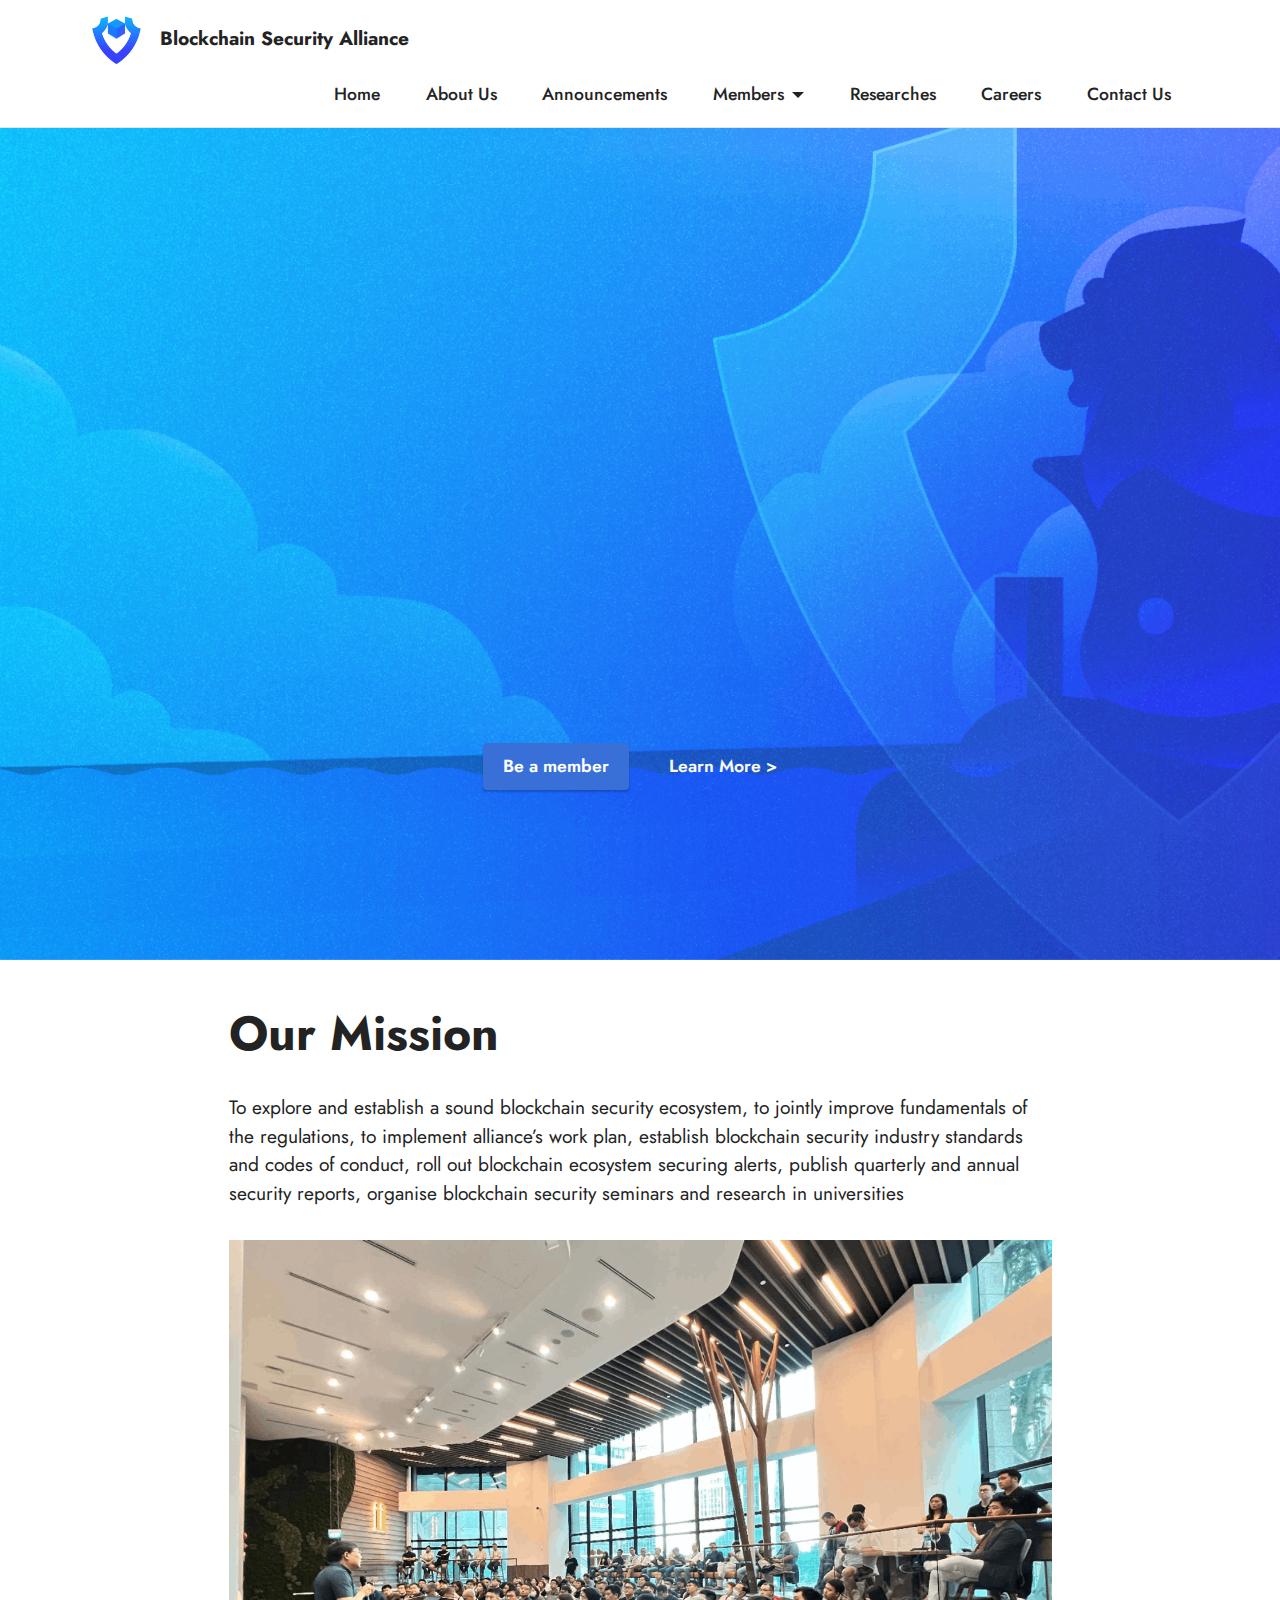
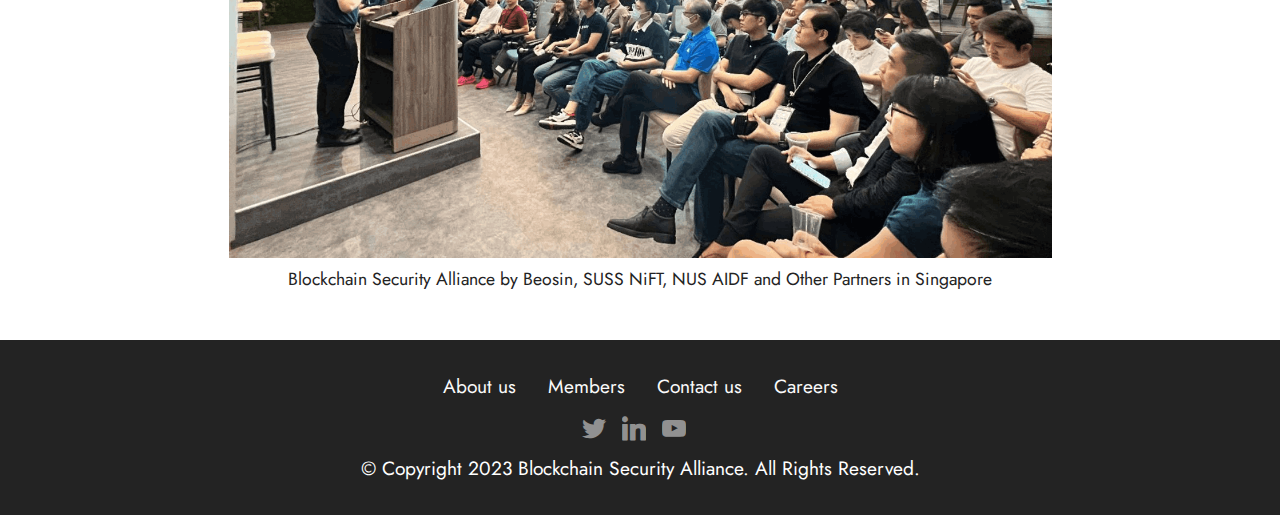
==== commit 10c8c56c: "update" ====
--- a/index.html
+++ b/index.html
@@ -48,6 +48,15 @@
       href="assets/mobirise/css/mbr-additional.css"
       type="text/css"
     />
+    <style type="text/css">
+      #page1container {
+        display: block;
+        position: absolute;
+        bottom: 10em;
+        left: 0;
+        right: 0;
+      }
+    </style>
   </head>
   <body>
     <section
@@ -109,6 +118,13 @@
               <li class="nav-item">
                 <a
                   class="nav-link link text-black text-primary display-4"
+                  href="page8.html"
+                  >About Us</a
+                >
+              </li>
+              <li class="nav-item">
+                <a
+                  class="nav-link link text-black text-primary display-4"
                   href="page5.html"
                   >Announcements</a
                 >
@@ -166,50 +182,24 @@
         </div>
       </nav>
     </section>
-
+    <!-- mbr-parallax-background -->
     <section
       data-bs-version="5.1"
-      class="header1 cid-s48MCQYojq mbr-fullscreen mbr-parallax-background"
+      class="header1 cid-s48MCQYojq mbr-fullscreen"
       id="header1-f"
     >
-      <div
-        class="mbr-overlay"
-        style="opacity: 0.2; background-color: rgb(68, 121, 217)"
-      ></div>
-
-      <div class="align-center container">
+      <div id="page1container" class="align-center container">
         <div class="row justify-content-center">
-          <div class="col-12 col-lg-8">
-            <h1 class="mbr-section-title mbr-fonts-style mb-3 display-1">
-              <strong>Blockchain Security Alliance</strong>
-            </h1>
-
-            <p class="mbr-text mbr-fonts-style display-7">
-              The SUSS NiFT Blockchain Security Alliance, jointly launched by
-              Beosin and SUSS NiFT on September 24, 2022, consists of several
-              units with diverse industry backgrounds, including University
-              institutions, blockchain security companies, industry
-              associations, fintech service providers, etc. The first batch of
-              board members include Beosin, SUSS NiFT, NUS AIDF, BAS, FOMO Pay,
-              Onchain Custodian, Semisand, Coinhako, ParityBit, and Huawei
-              Cloud.<br /><br />The members of the Security Alliance will work
-              together and cooperate in the future to provide security value to
-              the global blockchain ecosystem by leveraging their technical
-              strengths. The Alliance also welcomes more members in
-              blockchain-related fields to join and jointly defend the security
-              of the blockchain ecosystem.<br />
-            </p>
-            <div class="mbr-section-btn mt-3">
-              <a
-                class="btn btn-primary display-4"
-                href="https://forms.gle/74qaN1Ye8geXEo3w9"
-                target="_blank"
-                >Be a member</a
-              >
-              <a class="btn btn-white-outline display-4" href="page2.html"
-                >Learn More &gt;</a
-              >
-            </div>
+          <div class="mbr-section-btn mt-3 justify-content-center">
+            <a
+              class="btn btn-primary display-4"
+              href="https://forms.gle/74qaN1Ye8geXEo3w9"
+              target="_blank"
+              >Be a member</a
+            >
+            <a class="btn btn-white-outline display-4" href="page2.html"
+              >Learn More &gt;</a
+            >
           </div>
         </div>
       </div>
@@ -277,7 +267,7 @@
               <li class="foot-menu-item mbr-fonts-style display-7">
                 <a
                   class="text-white text-primary"
-                  href="index.html#top"
+                  href="page8.html"
                   target="_blank"
                   >About us</a
                 >
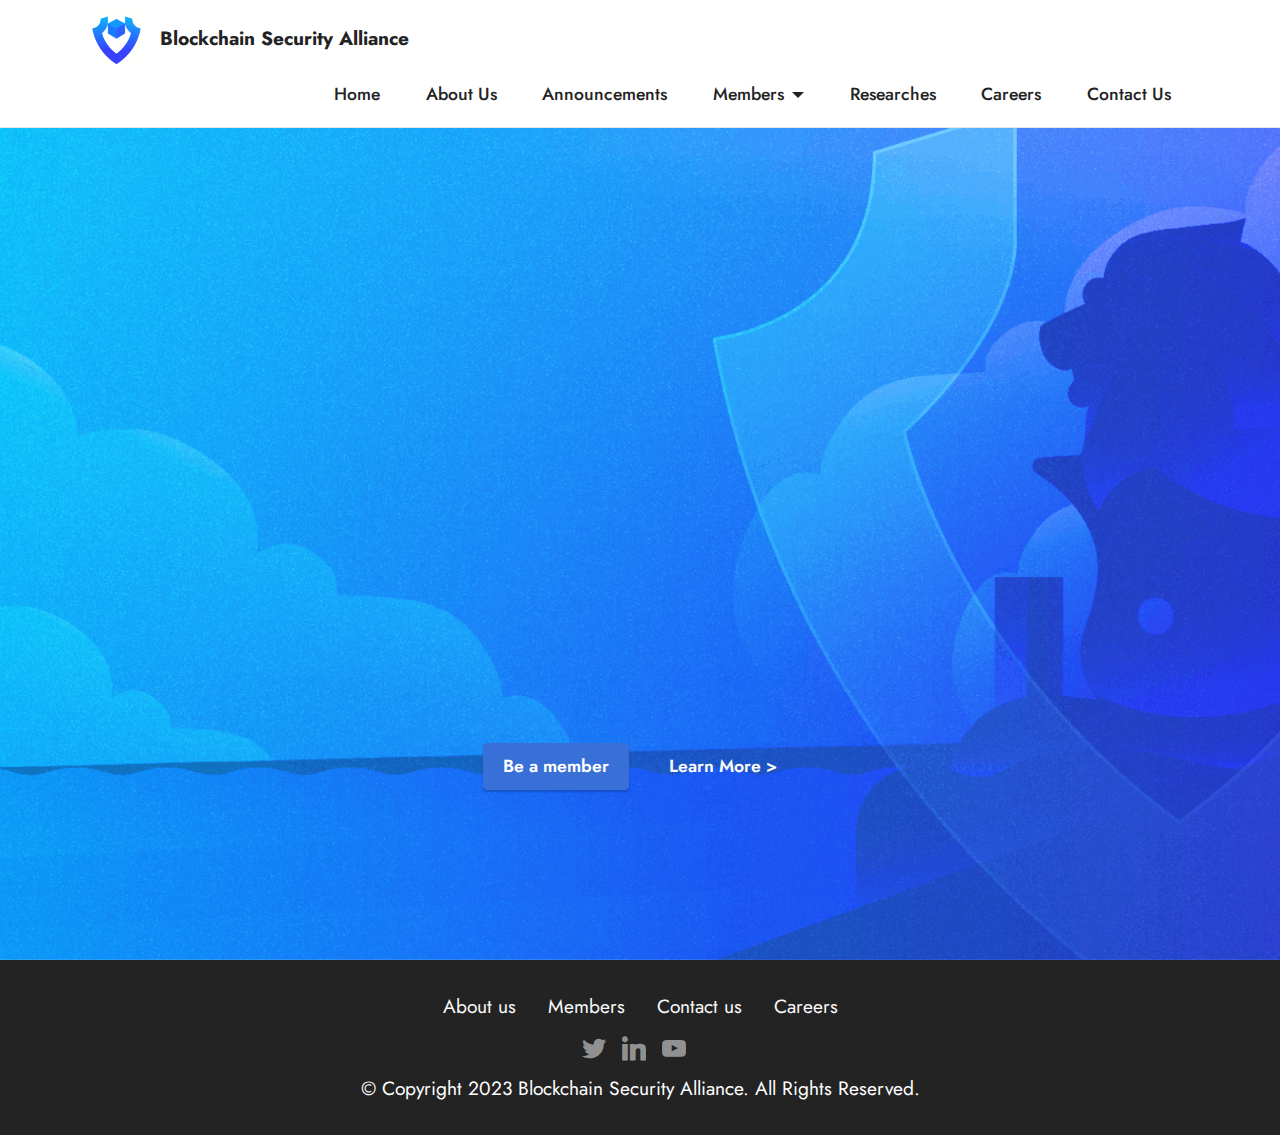
==== commit 9c5d440f: "update LinkedIn" ====
--- a/index.html
+++ b/index.html
@@ -205,7 +205,7 @@
       </div>
     </section>
 
-    <section
+    <!-- <section
       data-bs-version="5.1"
       class="content1 cid-s48udlf8KU"
       id="content1-8"
@@ -231,9 +231,9 @@
           </div>
         </div>
       </div>
-    </section>
+    </section> -->
 
-    <section data-bs-version="5.1" class="image3 cid-s48upRUlSD" id="image3-9">
+    <!-- <section data-bs-version="5.1" class="image3 cid-s48upRUlSD" id="image3-9">
       <div class="container">
         <div class="row justify-content-center">
           <div class="col-12 col-lg-9">
@@ -252,7 +252,7 @@
           </div>
         </div>
       </div>
-    </section>
+    </section> -->
 
     <section
       data-bs-version="5.1"
@@ -309,7 +309,7 @@
               </div>
               <div class="soc-item">
                 <a
-                  href="https://www.linkedin.com/company/suss-nift/"
+                  href="https://www.linkedin.com/showcase/bsa-blockchain-security-alliance/"
                   target="_blank"
                 >
                   <span
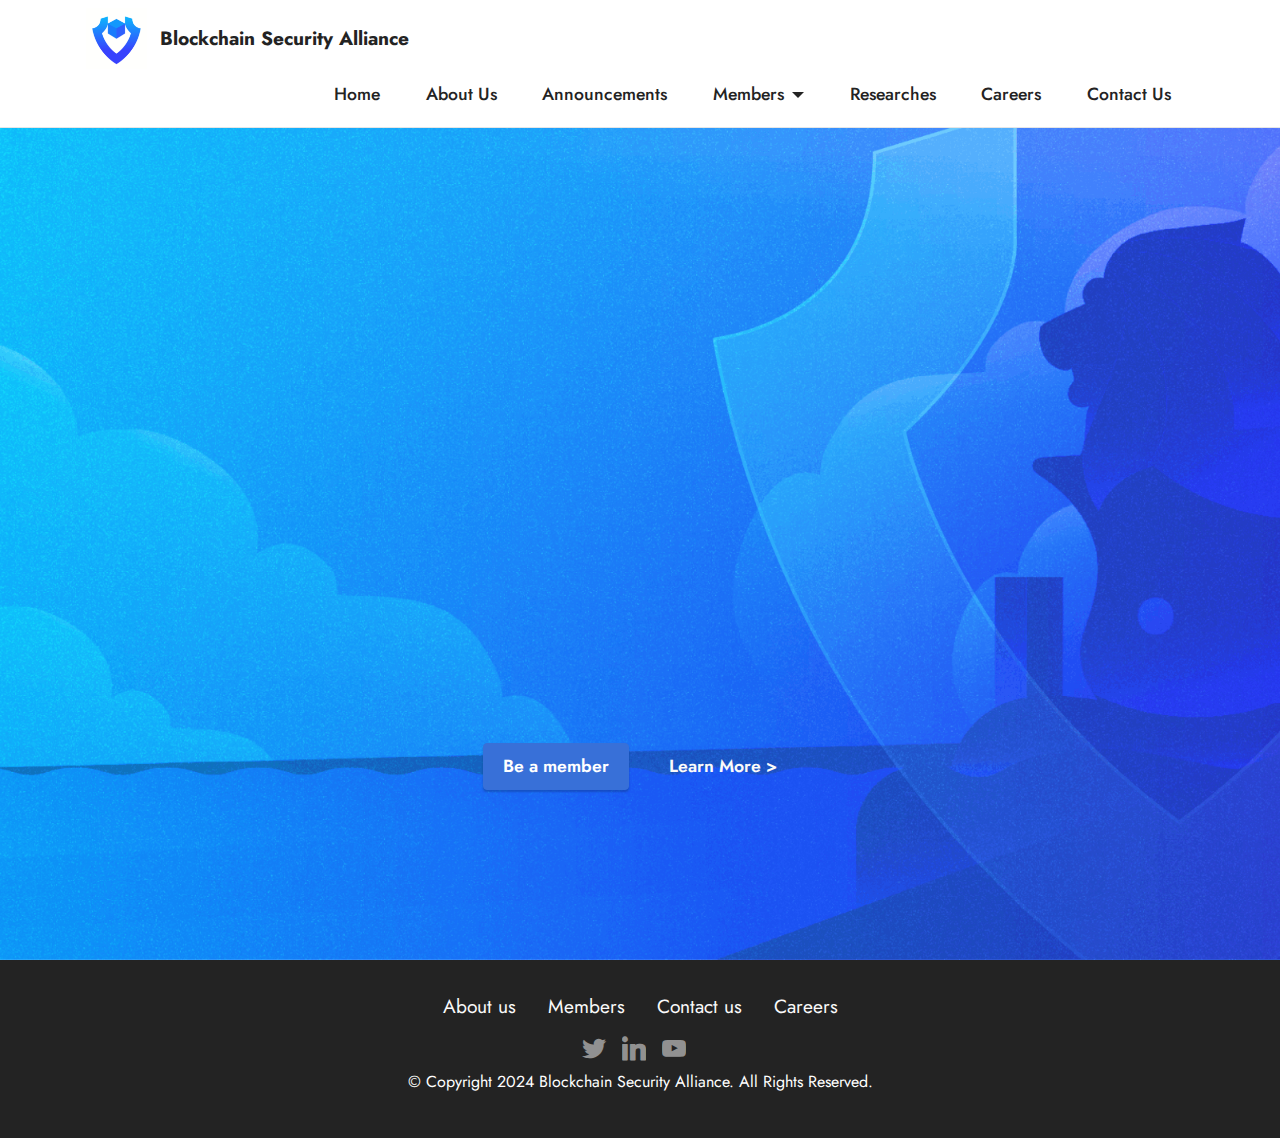
==== commit c5720e67: "update members and announcements" ====
--- a/index.html
+++ b/index.html
@@ -326,11 +326,9 @@
               </div>
             </div>
           </div>
-          <div class="row row-copirayt">
-            <p
-              class="mbr-text mb-0 mbr-fonts-style mbr-white align-center display-7"
-            >
-              © Copyright 2023 Blockchain Security Alliance. All Rights
+          <div>
+            <p>
+              © Copyright 2024 Blockchain Security Alliance. All Rights
               Reserved.
             </p>
           </div>
